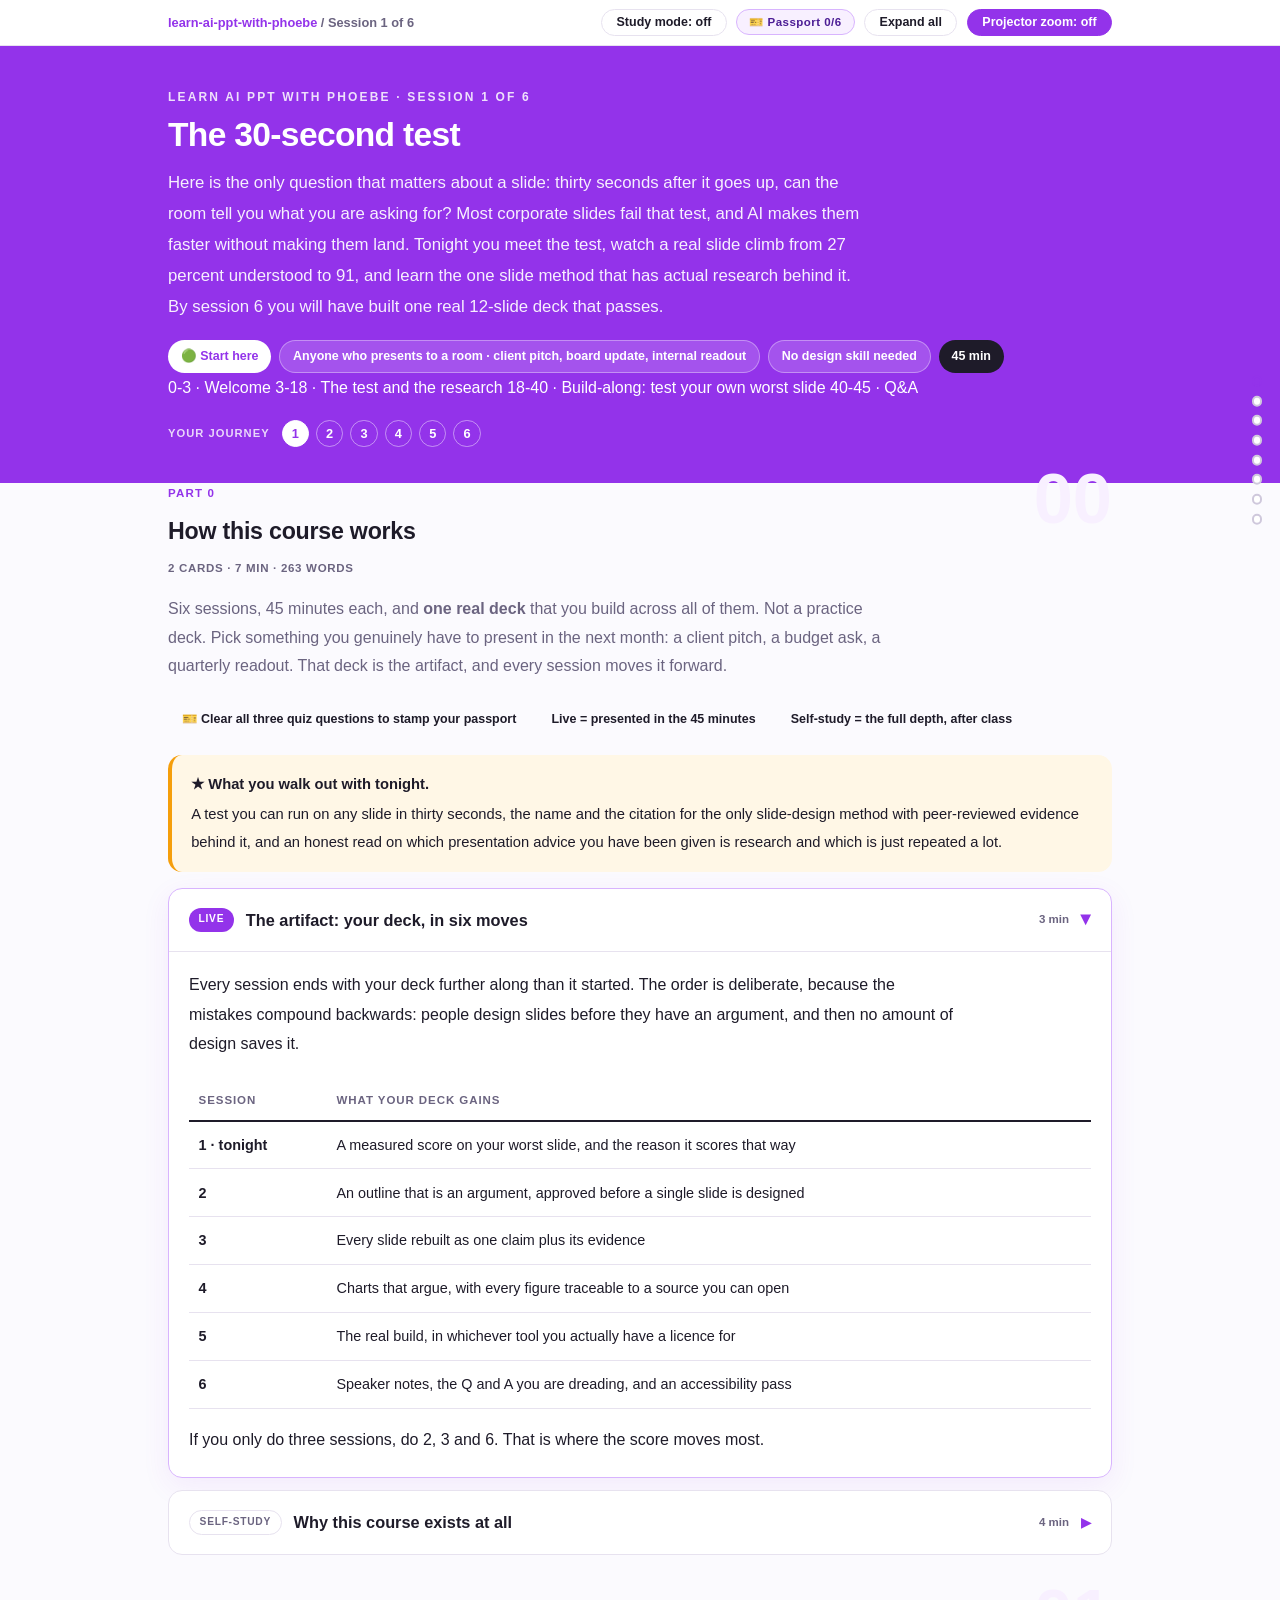
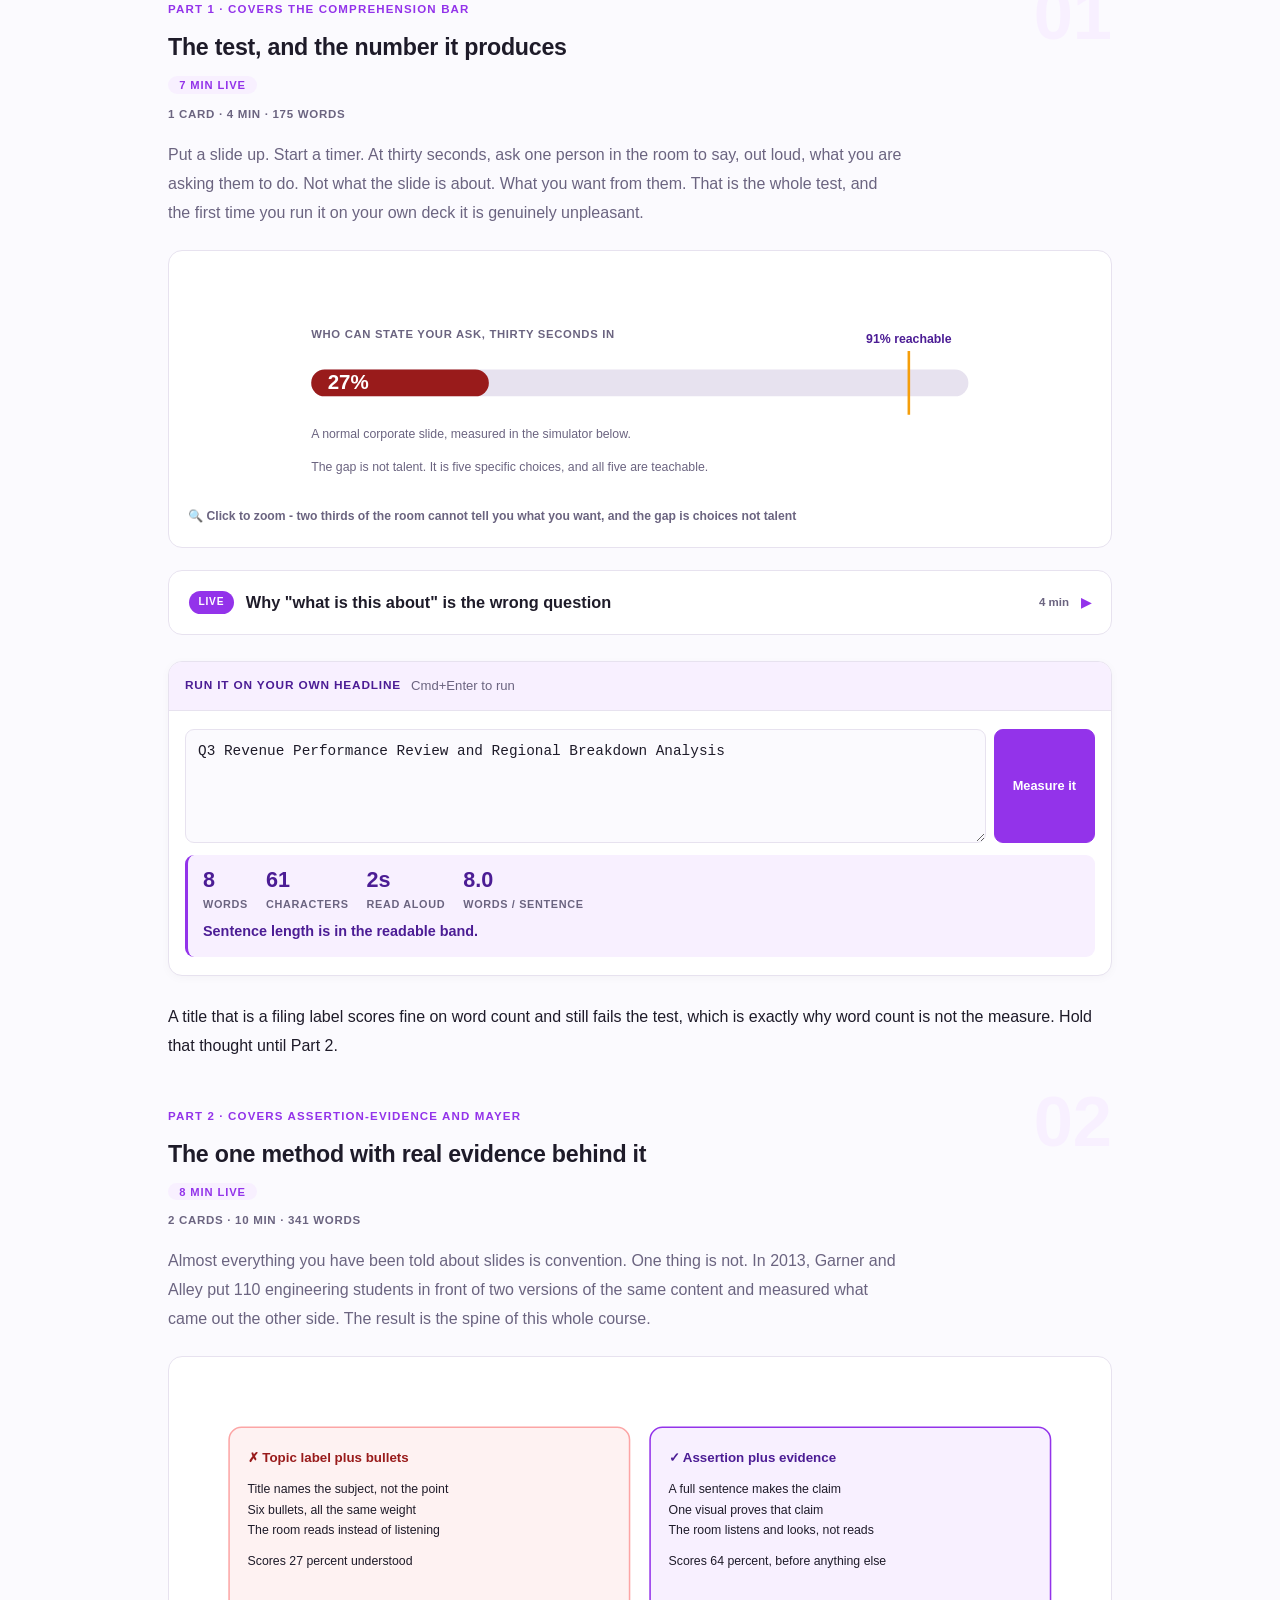
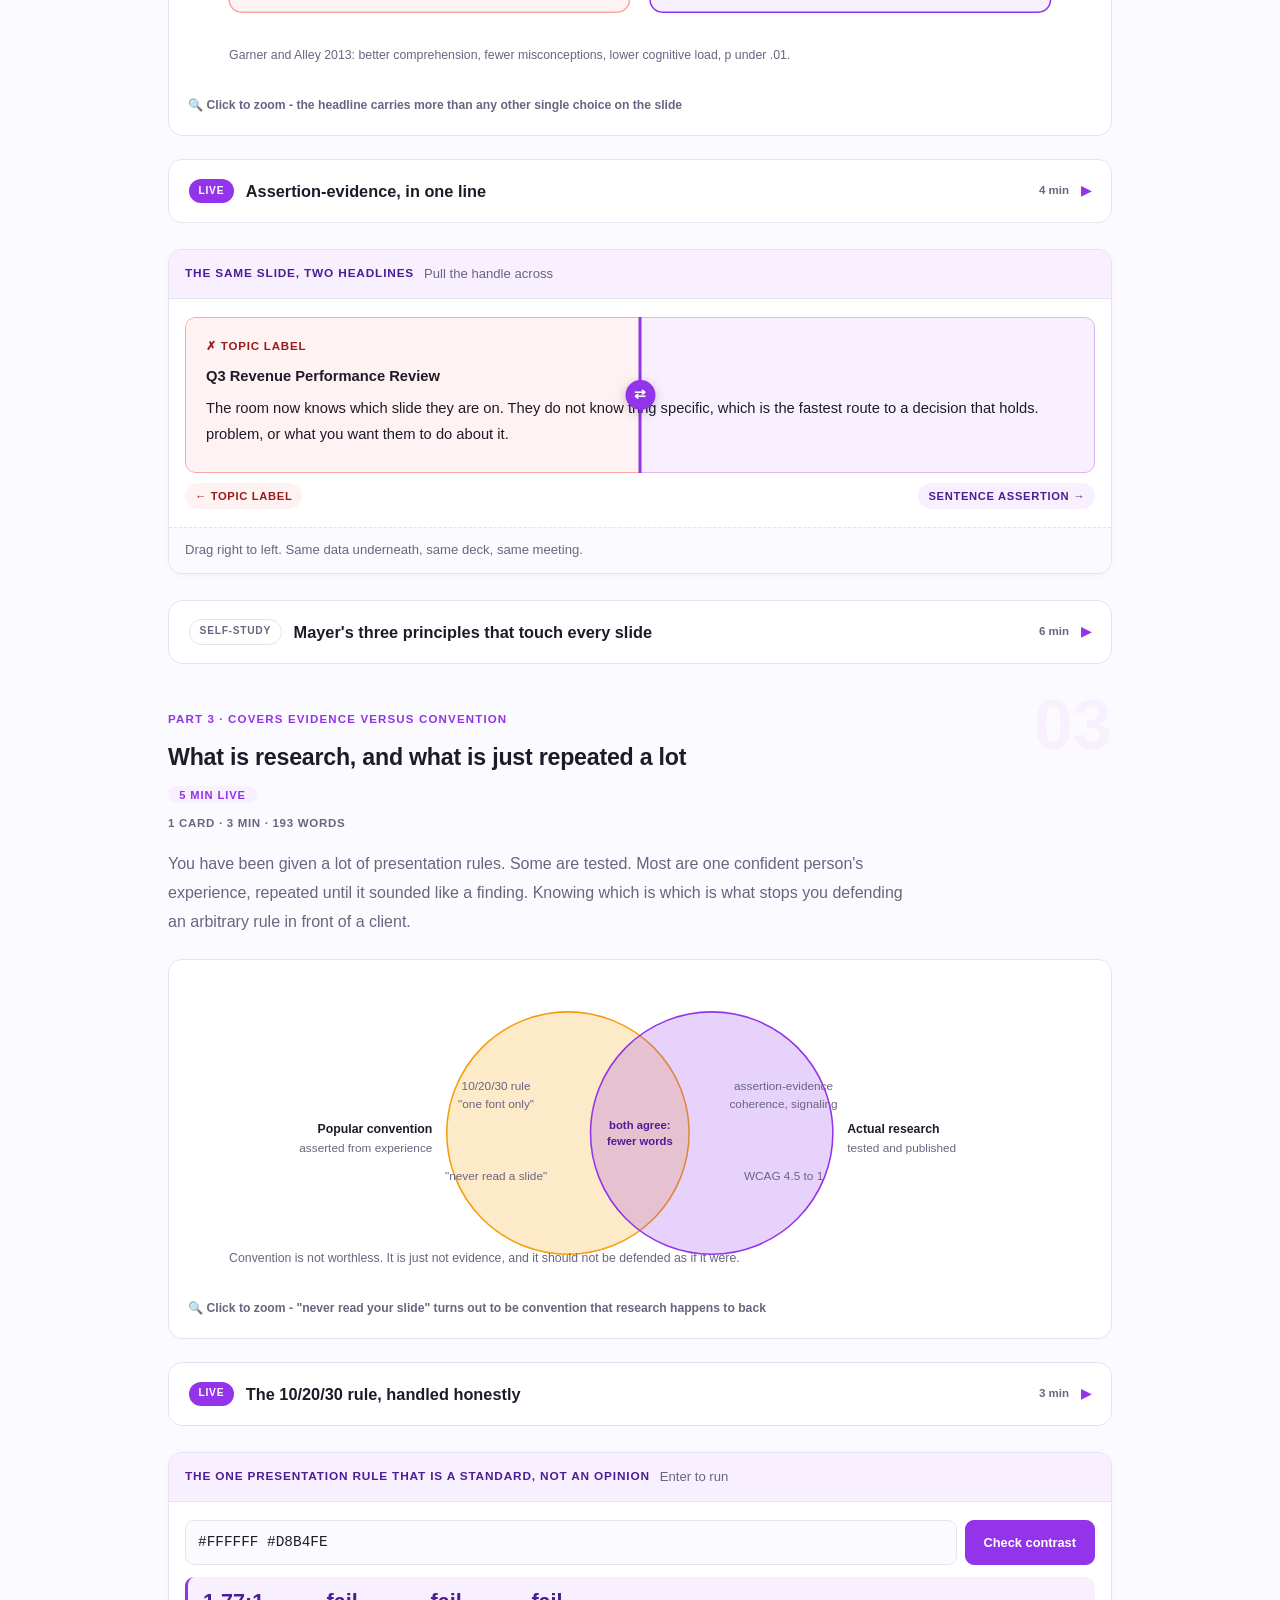
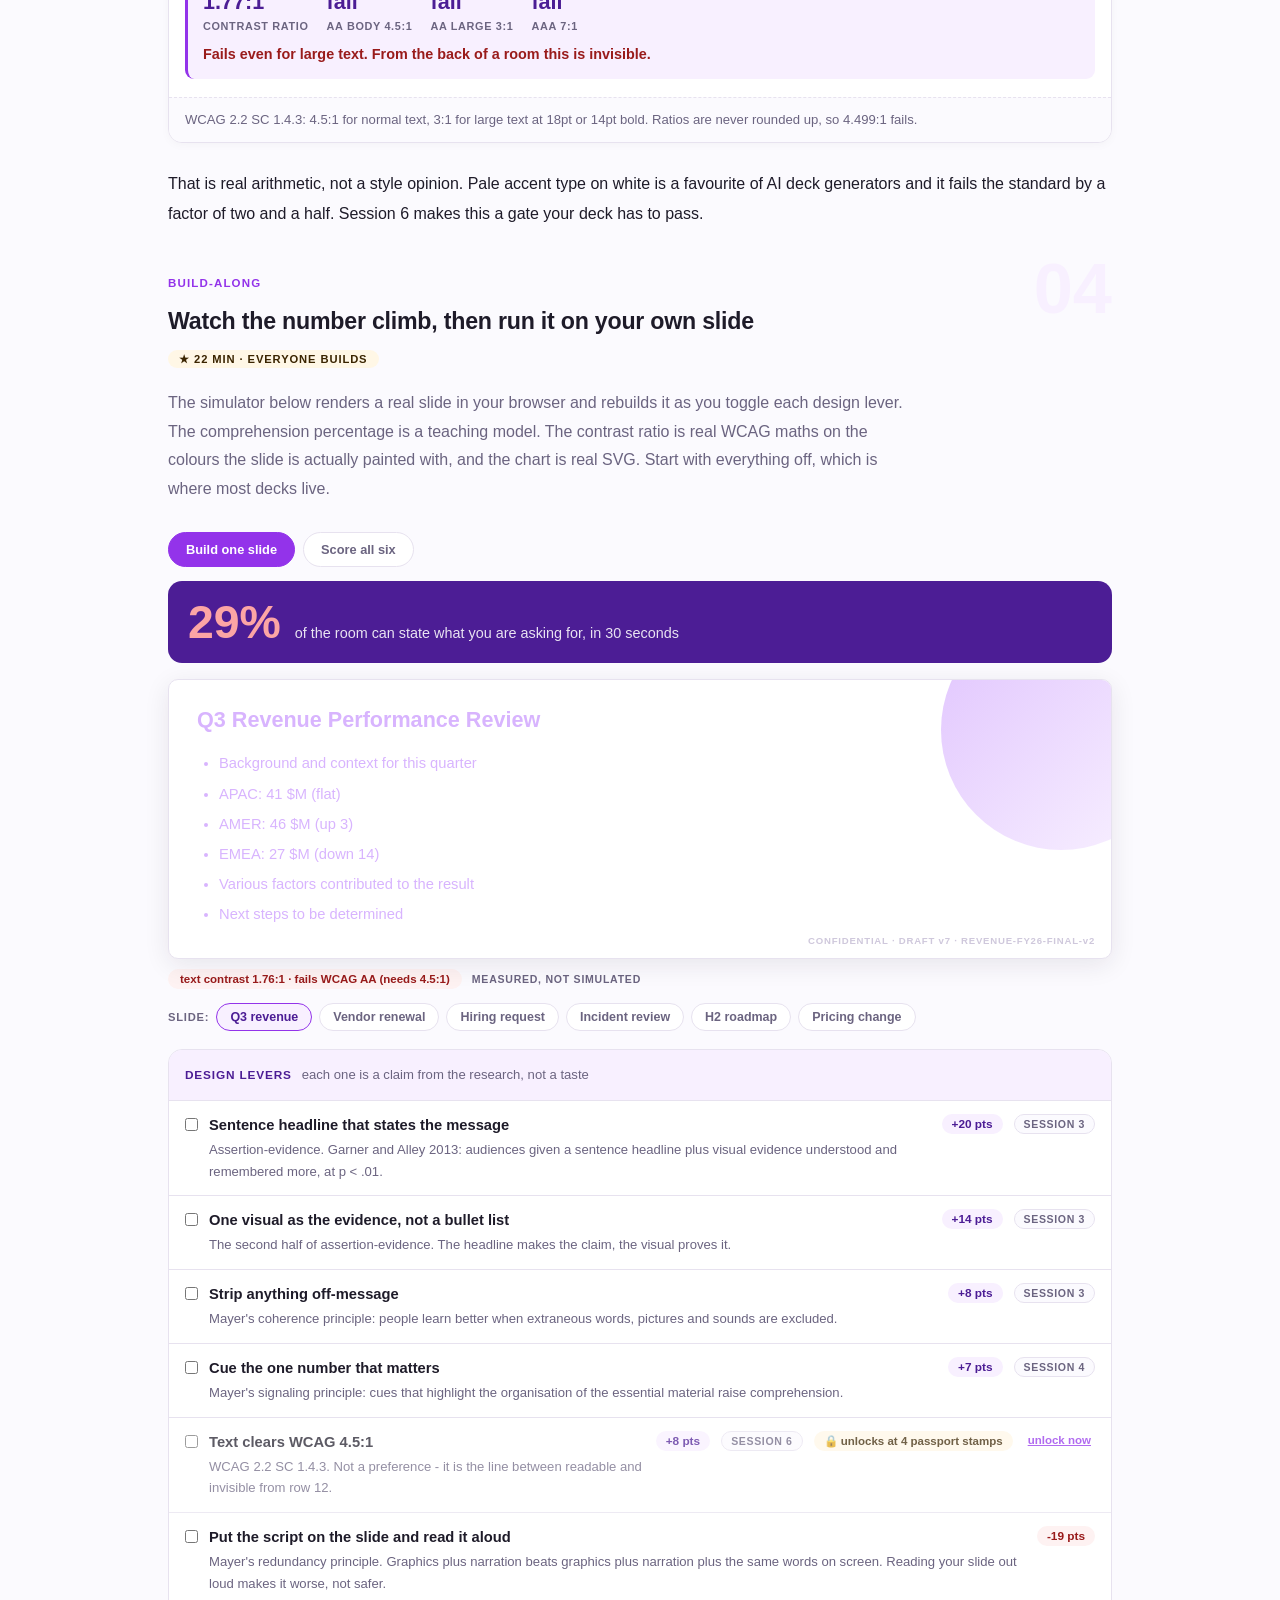
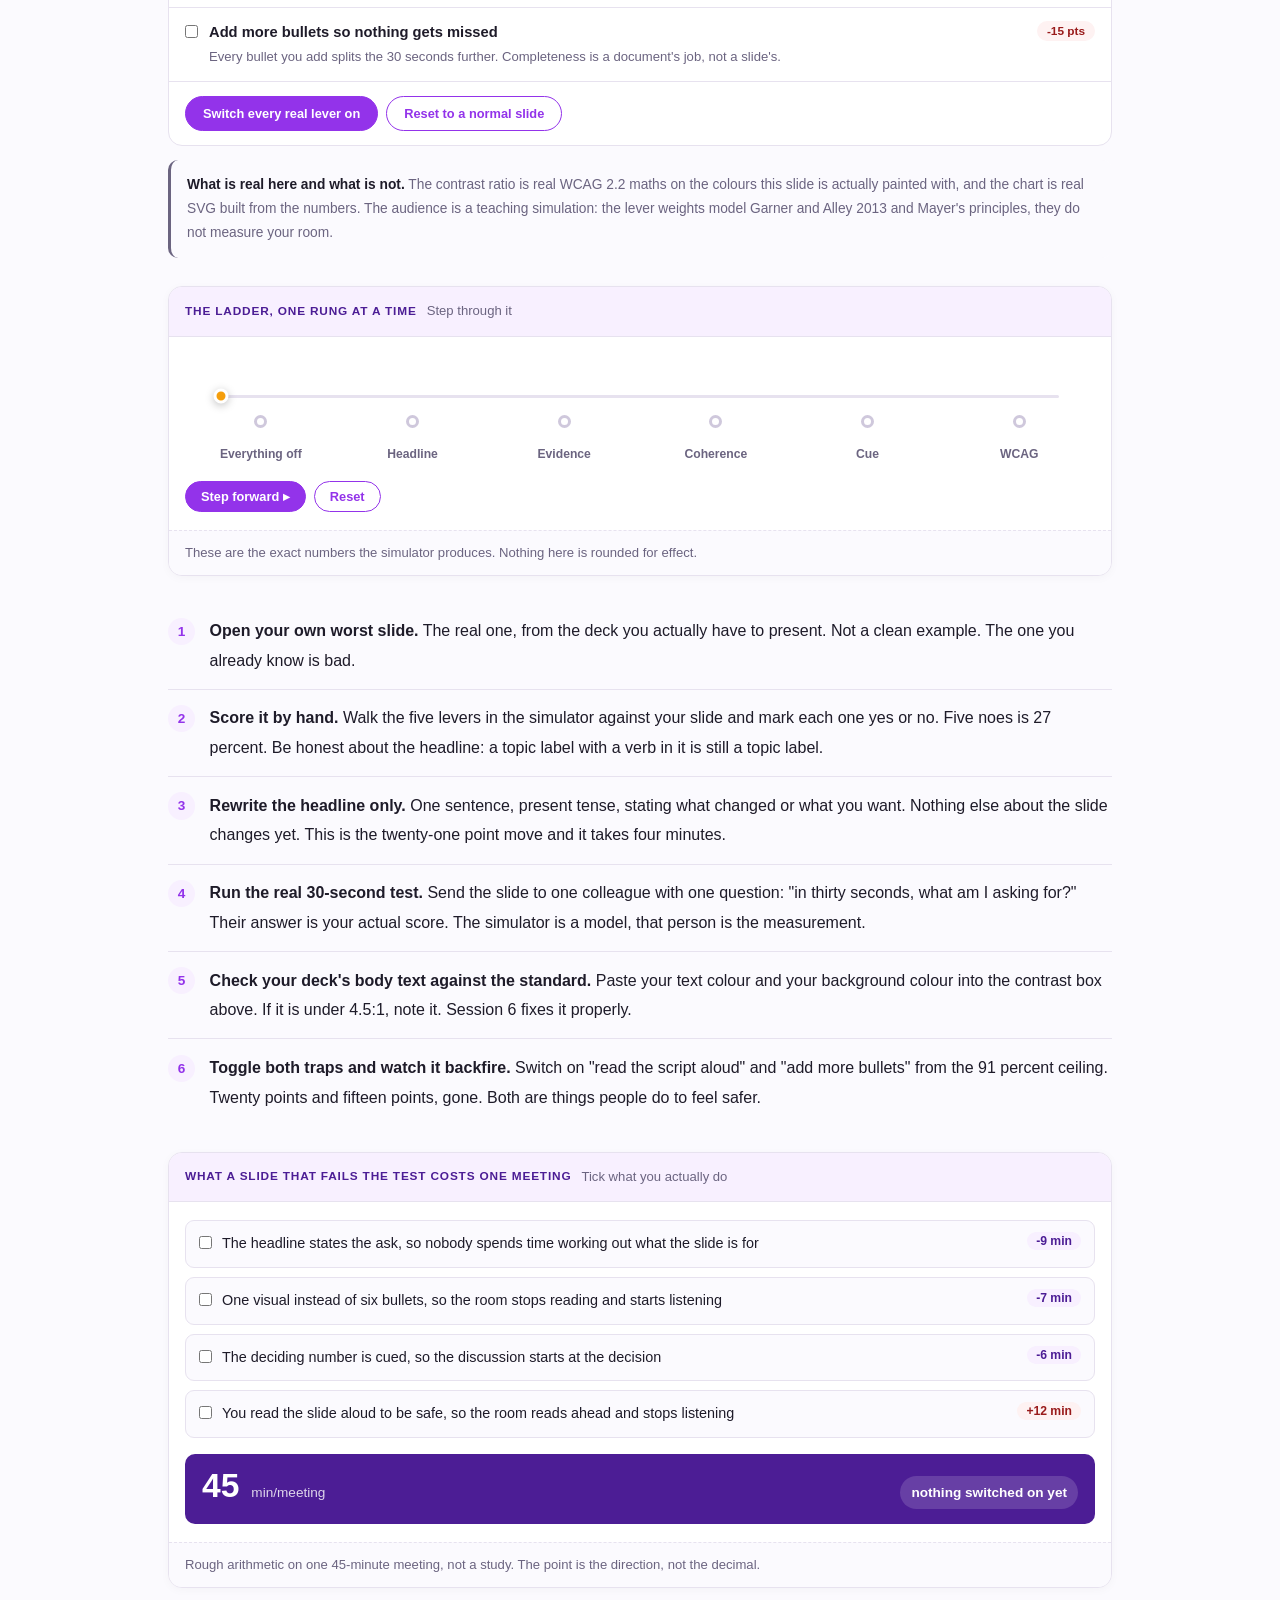
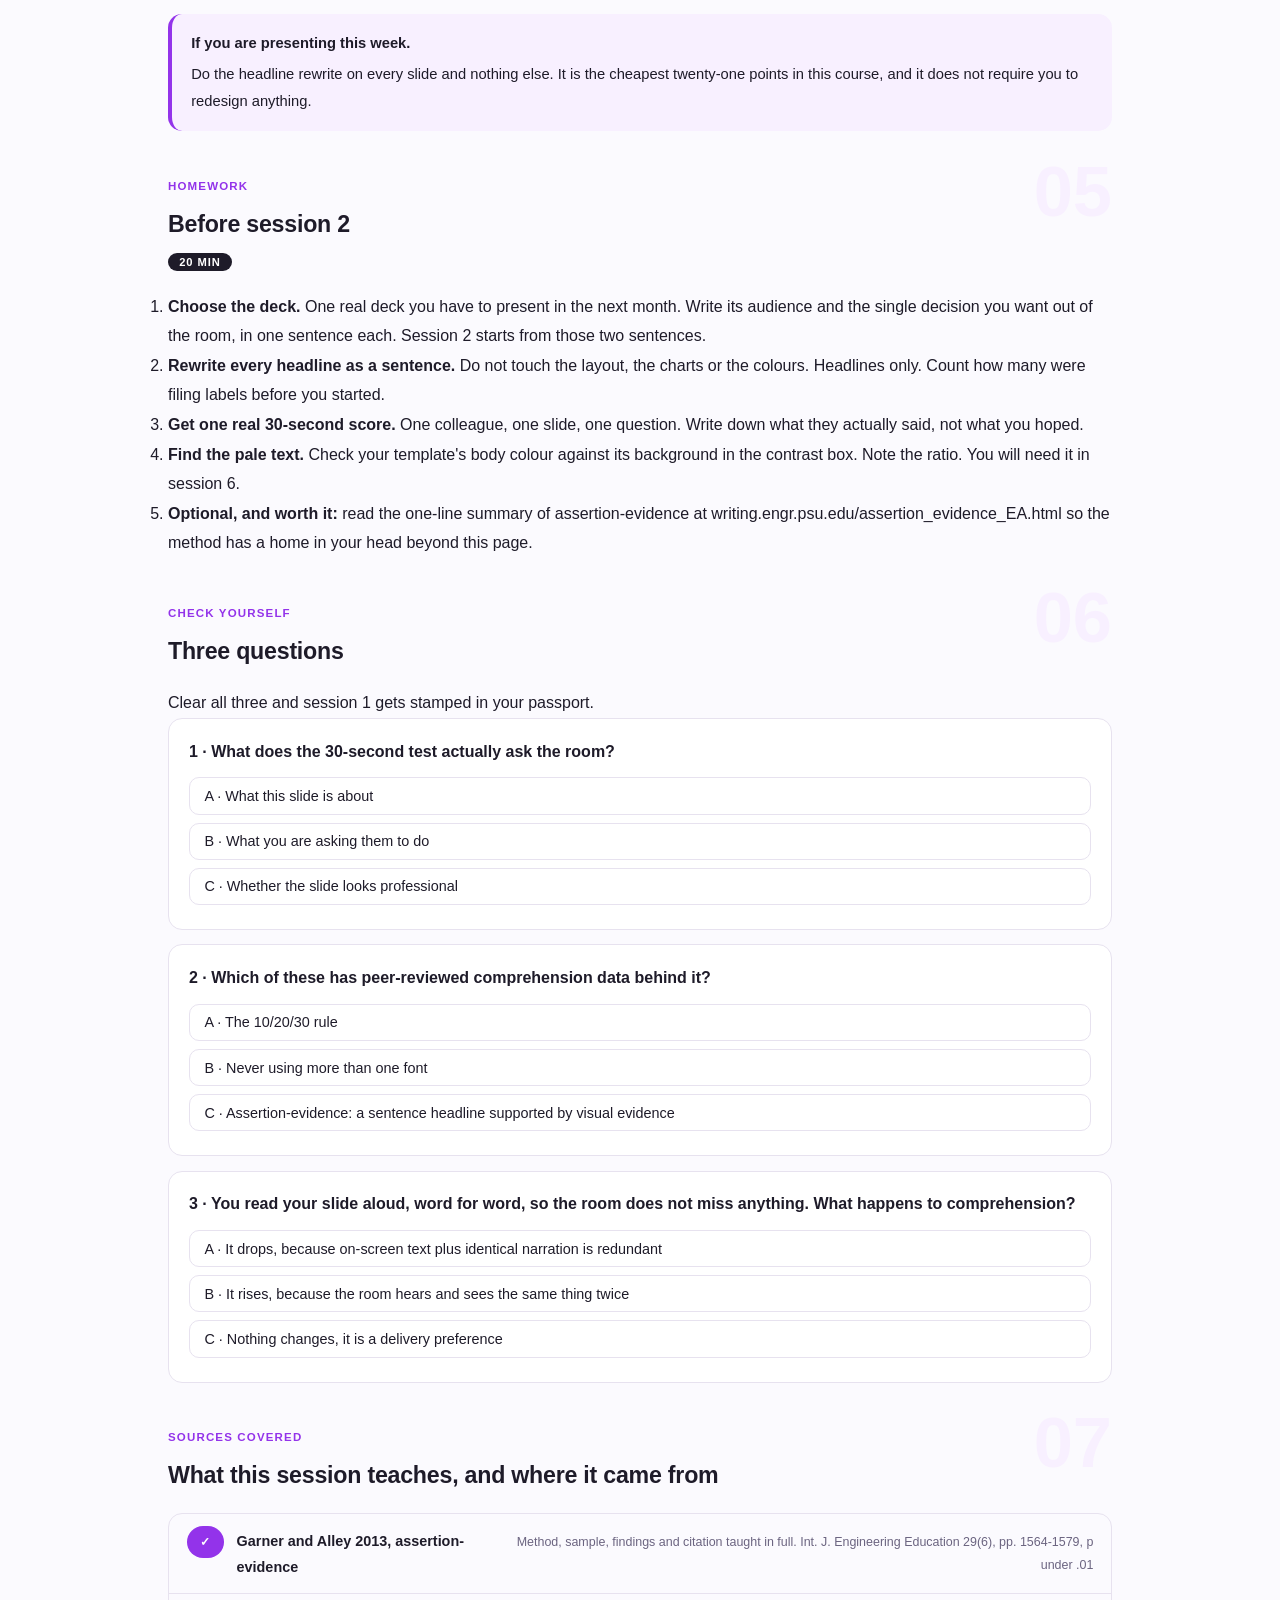
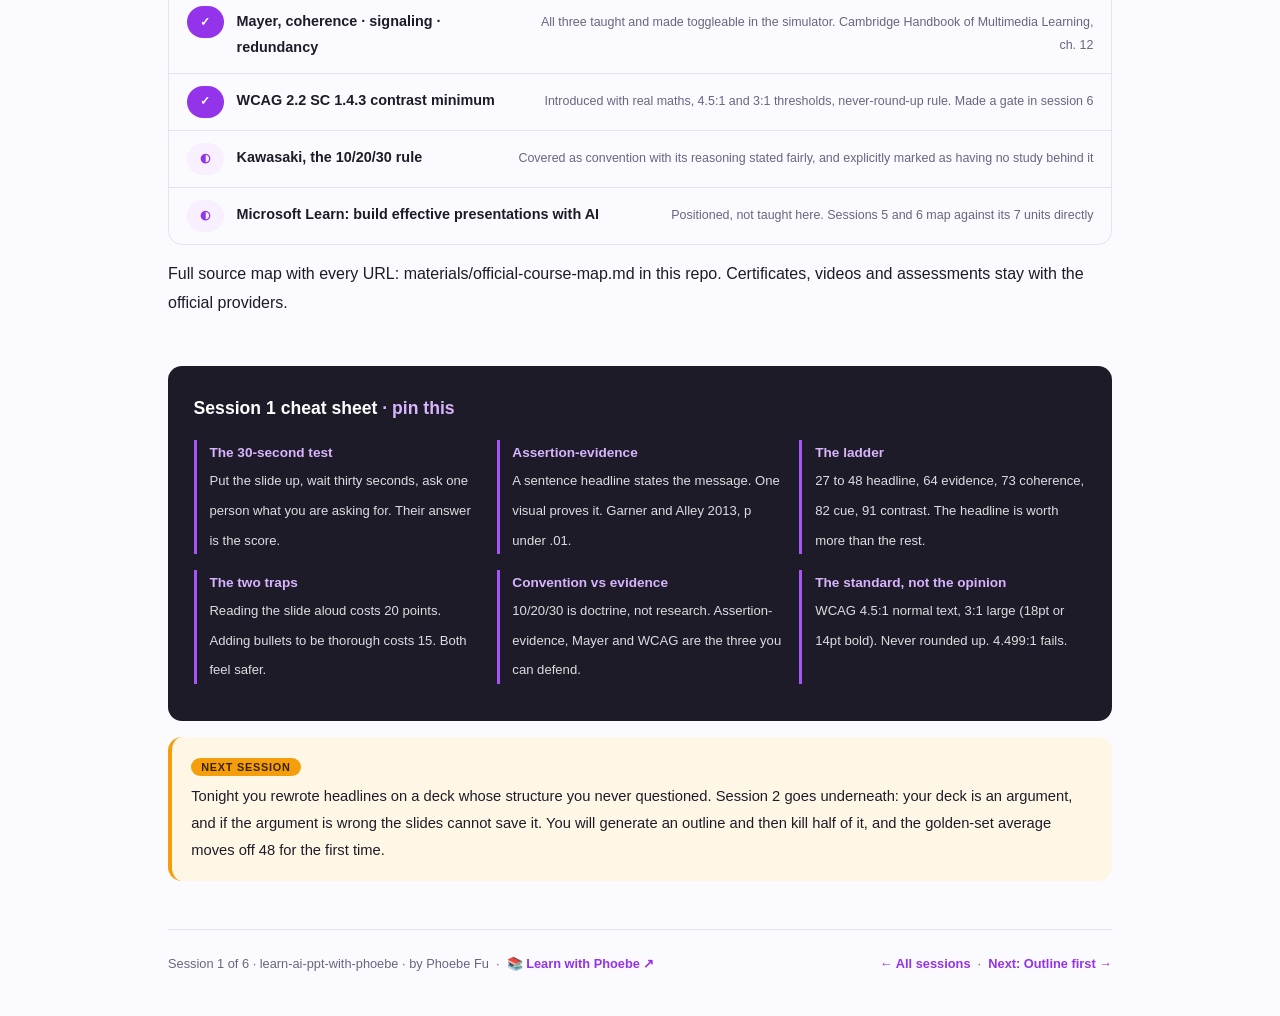
==== courses/01-the-30-second-test.html @ 31d55c2b "Normalize accordion state to one open card per page The two hand-authored pages left three and four " ====
<!DOCTYPE html>
<html lang="en">
<head>
<meta charset="UTF-8">
<meta name="viewport" content="width=device-width, initial-scale=1.0">
<!-- social:start -->
<meta name="description" content="Session 1 of 6. Six sessions, one real deck. Tonight: the 30-second test, why 27 percent of a room can state your ask, and the one research-backed slide method no vendor course teaches.">
<meta property="og:type" content="article">
<meta property="og:site_name" content="Learn with Phoebe">
<meta property="og:title" content="The 30-second test - learn ai ppt with phoebe">
<meta property="og:description" content="Session 1 of 6. Six sessions, one real deck. Tonight: the 30-second test, why 27 percent of a room can state your ask, and the one research-backed slide method no vendor course teaches.">
<meta property="og:url" content="https://phoebefu6.github.io/learn-ai-ppt-with-phoebe/courses/01-the-30-second-test.html">
<meta property="og:image" content="https://phoebefu6.github.io/learn-ai-ppt-with-phoebe/assets/og-cover.png">
<meta property="og:image:width" content="1200">
<meta property="og:image:height" content="630">
<meta name="twitter:card" content="summary_large_image">
<meta name="twitter:title" content="The 30-second test - learn ai ppt with phoebe">
<meta name="twitter:description" content="Session 1 of 6. Six sessions, one real deck. Tonight: the 30-second test, and the research no vendor course teaches.">
<meta name="twitter:image" content="https://phoebefu6.github.io/learn-ai-ppt-with-phoebe/assets/og-cover.png">
<!-- social:end -->
<title>Session 1 · The 30-second test - learn ai ppt with phoebe</title>
<link rel="stylesheet" href="../assets/style.css?v=1">
</head>
<body>

<div class="toolbar">
  <div class="wrap">
    <span class="crumb"><a href="../index.html">learn-ai-ppt-with-phoebe</a> / Session 1 of 6</span>
    <button class="btn" id="toggle-all" type="button">Expand all</button>
    <button class="btn primary" id="zoom-toggle" type="button">Projector zoom: off</button>
  </div>
</div>

<header class="masthead">
  <div class="wrap">
    <div class="eyebrow">Learn AI PPT with Phoebe · Session 1 of 6</div>
    <h1>The <span class="accent">30-second test</span></h1>
    <p class="sub">Here is the only question that matters about a slide: thirty seconds after it goes up, can the room tell you what you are asking for? Most corporate slides fail that test, and AI makes them faster without making them land. Tonight you meet the test, watch a real slide climb from 27 percent understood to 91, and learn the one slide method that has actual research behind it. By session 6 you will have built one real 12-slide deck that passes.</p>
    <div class="chip-row">
      <span class="chip level">🟢 Start here</span>
      <span class="chip audience">Anyone who presents to a room · client pitch, board update, internal readout</span>
      <span class="chip audience">No design skill needed</span>
      <span class="chip time">45 min</span>
    </div>
    <div class="agenda">
      <span class="a1" style="flex:1">0-3 · Welcome</span>
      <span class="a2" style="flex:4">3-18 · The test and the research</span>
      <span class="a3" style="flex:5">18-40 · Build-along: test your own worst slide</span>
      <span class="a4" style="flex:1">40-45 · Q&amp;A</span>
    </div>
  </div>
</header>

<main class="wrap">

  <!-- ============ INTRO ============ -->
  <section class="section" id="intro">
    <div class="section-kicker">
      <span class="klabel">Part 0</span>
      <h2>How this course works</h2>
    </div>
    <p class="lede">Six sessions, 45 minutes each, and <strong>one real deck</strong> that you build across all of them. Not a practice deck. Pick something you genuinely have to present in the next month: a client pitch, a budget ask, a quarterly readout. That deck is the artifact, and every session moves it forward.</p>

    <div class="legend">
      <span class="pill">🎫 Clear all three quiz questions to stamp your passport</span>
      <span class="pill">Live = presented in the 45 minutes</span>
      <span class="pill">Self-study = the full depth, after class</span>
    </div>

    <div class="callout win">
      <p><strong>★ What you walk out with tonight.</strong> A test you can run on any slide in thirty seconds, the name and the citation for the only slide-design method with peer-reviewed evidence behind it, and an honest read on which presentation advice you have been given is research and which is just repeated a lot.</p>
    </div>

    <details class="card" open>
      <summary><span class="mode live">Live</span>The artifact: your deck, in six moves<span class="mini">3 min</span><span class="caret">▶</span></summary>
      <div class="body">
        <p>Every session ends with your deck further along than it started. The order is deliberate, because the mistakes compound backwards: people design slides before they have an argument, and then no amount of design saves it.</p>
        <table class="clean">
          <tr><th>Session</th><th>What your deck gains</th></tr>
          <tr><td>1 · tonight</td><td>A measured score on your worst slide, and the reason it scores that way</td></tr>
          <tr><td>2</td><td>An outline that is an argument, approved before a single slide is designed</td></tr>
          <tr><td>3</td><td>Every slide rebuilt as one claim plus its evidence</td></tr>
          <tr><td>4</td><td>Charts that argue, with every figure traceable to a source you can open</td></tr>
          <tr><td>5</td><td>The real build, in whichever tool you actually have a licence for</td></tr>
          <tr><td>6</td><td>Speaker notes, the Q and A you are dreading, and an accessibility pass</td></tr>
        </table>
        <p>If you only do three sessions, do 2, 3 and 6. That is where the score moves most.</p>
      </div>
    </details>

    <details class="card">
      <summary><span class="mode self">Self-study</span>Why this course exists at all<span class="mini">4 min</span><span class="caret">▶</span></summary>
      <div class="body">
        <p>There is no shortage of official training on AI presentation tools. Microsoft Learn has a seven-unit module on building presentations with Copilot. LinkedIn Learning has a 51-minute course from a genuine PowerPoint MVP. They are good, and this course maps against them honestly in the coverage table at the bottom of every session.</p>
        <p>What none of them teach is the part that decides whether your deck works: <strong>audience-level framing, evidence integrity, and accessibility QA</strong>. They teach the tool surface, because that is what a vendor course is for. The only slide-design method with peer-reviewed comprehension data behind it lives in an engineering-education journal that no vendor course cites.</p>
        <p>So the split in this course is: the tools are treated as tools, and the thinking is treated as the subject.</p>
      </div>
    </details>
  </section>

  <!-- ============ PART 1 ============ -->
  <section class="section" id="part-1">
    <div class="section-kicker">
      <span class="klabel">Part 1 · covers the comprehension bar</span>
      <h2>The test, and the number it produces</h2>
      <span class="tag concept">7 min live</span>
    </div>
    <p class="lede">Put a slide up. Start a timer. At thirty seconds, ask one person in the room to say, out loud, what you are asking them to do. Not what the slide is about. What you want from them. That is the whole test, and the first time you run it on your own deck it is genuinely unpleasant.</p>

    <figure class="zoomable">
      <svg viewBox="0 0 880 220" xmlns="http://www.w3.org/2000/svg" role="img" aria-label="A gauge showing 27 percent of a room understands a normal corporate slide within 30 seconds, against a reachable level of 91 percent">
        <style>
          .s1gL { font: 700 11px Inter, sans-serif; fill: #6B6480; letter-spacing: .06em; }
          .s1gV { font: 800 20px Inter, sans-serif; fill: #fff; }
          .s1gT { font: 700 12px Inter, sans-serif; fill: #4C1D95; }
          .s1gN { font: 400 12px Inter, sans-serif; fill: #6B6480; }
        </style>
        <text class="s1gL" x="120" y="66">WHO CAN STATE YOUR ASK, THIRTY SECONDS IN</text>
        <rect x="120" y="97" width="640" height="26" rx="13" fill="#E7E2EF"/>
        <rect x="120" y="97" width="173" height="26" rx="13" fill="#991B1B"/>
        <text class="s1gV" x="136" y="116">27%</text>
        <line x1="702" y1="79" x2="702" y2="141" stroke="#F59E0B" stroke-width="2.5"/>
        <text class="s1gT" x="702" y="71" text-anchor="middle">91% reachable</text>
        <text class="s1gN" x="120" y="164">A normal corporate slide, measured in the simulator below.</text>
        <text class="s1gN" x="120" y="196">The gap is not talent. It is five specific choices, and all five are teachable.</text>
      </svg>
      <figcaption>🔍 Click to zoom - two thirds of the room cannot tell you what you want, and the gap is choices not talent</figcaption>
    </figure>

    <details class="card">
      <summary><span class="mode live">Live</span>Why "what is this about" is the wrong question<span class="mini">4 min</span><span class="caret">▶</span></summary>
      <div class="body">
        <p>Ask a room what a slide is about and they will answer, correctly, from the title. Ask what you want and the room goes quiet. That gap is where decisions go to die, and it is invisible from the front of the room because you already know the answer.</p>
        <p>The three failures that produce the silence, in the order they cost you most:</p>
        <ul>
          <li><strong>The slide states a topic, not a message.</strong> "Q3 Revenue Performance Review" is a filing label. It tells the room where they are, not what changed.</li>
          <li><strong>The evidence is a bullet list.</strong> Six bullets is six things to read, in a room where you have thirty seconds and everyone is also reading their phone.</li>
          <li><strong>Nothing is cued.</strong> The one number that should decide the meeting is set in the same weight as the four numbers that should not.</li>
        </ul>
        <div class="callout example">
          <span class="ex-pill">Real world</span>
          <p>A renewal slide with no visual comparison gets deferred to next week. Next week is past the auto-renew date. Nobody in that room decided to renew the contract, and the contract renewed.</p>
        </div>
      </div>
    </details>

    <div class="tryrow" data-fn="wordcount" data-multiline="1" data-title="Run it on your own headline" data-hint="Paste the title of your worst slide" data-seed="Q3 Revenue Performance Review and Regional Breakdown Analysis" data-cta="Measure it"></div>

    <p>A title that is a filing label scores fine on word count and still fails the test, which is exactly why word count is not the measure. Hold that thought until Part 2.</p>
  </section>

  <!-- ============ PART 2 ============ -->
  <section class="section" id="part-2">
    <div class="section-kicker">
      <span class="klabel">Part 2 · covers assertion-evidence and Mayer</span>
      <h2>The one method with real evidence behind it</h2>
      <span class="tag concept">8 min live</span>
    </div>
    <p class="lede">Almost everything you have been told about slides is convention. One thing is not. In 2013, Garner and Alley put 110 engineering students in front of two versions of the same content and measured what came out the other side. The result is the spine of this whole course.</p>

    <figure class="zoomable">
      <svg viewBox="0 0 880 300" xmlns="http://www.w3.org/2000/svg" role="img" aria-label="Two slide anatomies compared: a topic label with six bullets on the left, versus a sentence assertion supported by one visual on the right">
        <style>
          .s1bH { font: 800 13px Inter, sans-serif; }
          .s1bB { font: 400 12px Inter, sans-serif; fill: #1E1B29; }
          .s1bN { font: 400 12px Inter, sans-serif; fill: #6B6480; }
        </style>
        <rect x="40" y="50" width="390" height="180" rx="12" fill="#FEF2F2" stroke="#FCA5A5" stroke-width="1.5"/>
        <text class="s1bH" x="58" y="84" fill="#991B1B">✗ Topic label plus bullets</text>
        <text class="s1bB" x="58" y="114">Title names the subject, not the point</text>
        <text class="s1bB" x="58" y="134">Six bullets, all the same weight</text>
        <text class="s1bB" x="58" y="154">The room reads instead of listening</text>
        <text class="s1bB" x="58" y="184" fill="#991B1B">Scores 27 percent understood</text>
        <rect x="450" y="50" width="390" height="180" rx="12" fill="#F8F0FF" stroke="#9333EA" stroke-width="1.5"/>
        <text class="s1bH" x="468" y="84" fill="#4C1D95">✓ Assertion plus evidence</text>
        <text class="s1bB" x="468" y="114">A full sentence makes the claim</text>
        <text class="s1bB" x="468" y="134">One visual proves that claim</text>
        <text class="s1bB" x="468" y="154">The room listens and looks, not reads</text>
        <text class="s1bB" x="468" y="184" fill="#4C1D95">Scores 64 percent, before anything else</text>
        <text class="s1bN" x="40" y="276">Garner and Alley 2013: better comprehension, fewer misconceptions, lower cognitive load, p under .01.</text>
      </svg>
      <figcaption>🔍 Click to zoom - the headline carries more than any other single choice on the slide</figcaption>
    </figure>

    <details class="card">
      <summary><span class="mode live">Live</span>Assertion-evidence, in one line<span class="mini">4 min</span><span class="caret">▶</span></summary>
      <div class="body">
        <p><strong>A sentence headline states the slide's main message, and that message is supported by visual evidence rather than a bullet list.</strong> That is the entire method. It comes from Michael Alley at Penn State, and it has been tested rather than asserted.</p>
        <p>The study worth citing by name, because you will need it the first time someone tells you your slides look unusual:</p>
        <div class="prompt-box good">
          <span class="label">★ The citation</span>
Garner, J. K. and Alley, M. P. "How the design of presentation slides
affects audience comprehension: A case for the assertion-evidence
approach." International Journal of Engineering Education, vol. 29,
no. 6 (2013), pp. 1564-1579. ISSN 0949-149X.

110 engineering students. The assertion-evidence group showed superior
comprehension, fewer misconceptions, lower perceived cognitive load,
and stronger recall at delayed post-test. Significant at p under .01.
        </div>
        <p>Note what the study does <em>not</em> say. It does not say bullets are always wrong, and it does not say slides should be empty. It says a sentence headline plus visual evidence beat a topic headline plus a bullet list, on comprehension, in a controlled comparison.</p>
      </div>
    </details>

    <div class="wipe" data-title="The same slide, two headlines" data-label-a="Topic label" data-label-b="Sentence assertion" data-foot="Drag right to left. Same data underneath, same deck, same meeting.">
      <div class="wipe-a">
        <p><strong>Q3 Revenue Performance Review</strong></p>
        <p>The room now knows which slide they are on. They do not know that a decision is being asked for, or which region caused the problem, or what you want them to do about it.</p>
      </div>
      <div class="wipe-b">
        <p><strong>Q3 missed by 8 percent, and EMEA is the entire gap</strong></p>
        <p>The claim is on the slide. The room can now disagree with something specific, which is the fastest route to a decision that holds.</p>
      </div>
    </div>

    <details class="card">
      <summary><span class="mode self">Self-study</span>Mayer's three principles that touch every slide<span class="mini">6 min</span><span class="caret">▶</span></summary>
      <div class="body">
        <p>Richard Mayer's multimedia learning work is the other research pillar, and three of his principles land directly on slide design:</p>
        <table class="clean">
          <tr><th>Principle</th><th>What it says</th><th>What it costs you to ignore</th></tr>
          <tr><td><strong>Coherence</strong></td><td>People learn better when extraneous words, pictures and sounds are excluded</td><td>Every decorative gradient and draft watermark is competing with your point</td></tr>
          <tr><td><strong>Signaling</strong></td><td>People learn better when cues highlight the organisation of the essential material</td><td>The room has to find the important number themselves, and some will not</td></tr>
          <tr><td><strong>Redundancy</strong></td><td>People learn better from graphics and narration than from graphics, narration <em>and</em> the same words on screen</td><td>Reading your slide out loud makes comprehension worse, not safer</td></tr>
        </table>
        <p>That last one is the counter-intuitive one, and the simulator lets you watch it happen. Read the slide aloud verbatim and the number drops twenty points.</p>
        <p>One honest caveat to carry: Mayer's principles come from instructional-learning experiments, not board meetings. They transfer well, and the assertion-evidence study is the bridge that tested them in a presentation setting. But do not oversell them as laws of business communication.</p>
      </div>
    </details>
  </section>

  <!-- ============ PART 3 ============ -->
  <section class="section" id="part-3">
    <div class="section-kicker">
      <span class="klabel">Part 3 · covers evidence versus convention</span>
      <h2>What is research, and what is just repeated a lot</h2>
      <span class="tag concept">5 min live</span>
    </div>
    <p class="lede">You have been given a lot of presentation rules. Some are tested. Most are one confident person's experience, repeated until it sounded like a finding. Knowing which is which is what stops you defending an arbitrary rule in front of a client.</p>

    <figure class="zoomable">
      <svg viewBox="0 0 880 300" xmlns="http://www.w3.org/2000/svg" role="img" aria-label="Two overlapping circles separating popular presentation convention from actual research, with agreement in the middle">
        <style>
          .s1oS { font: 700 12px Inter, sans-serif; fill: #1E1B29; }
          .s1oI { font: 700 11px Inter, sans-serif; fill: #4C1D95; }
          .s1oX { font: 400 11.5px Inter, sans-serif; fill: #6B6480; }
          .s1oN { font: 400 12px Inter, sans-serif; fill: #6B6480; }
        </style>
        <circle cx="370" cy="150" r="118" fill="#F59E0B" fill-opacity=".22" stroke="#F59E0B" stroke-width="1.5"/>
        <circle cx="510" cy="150" r="118" fill="#9333EA" fill-opacity=".22" stroke="#9333EA" stroke-width="1.5"/>
        <text class="s1oS" x="238" y="150" text-anchor="end">Popular convention</text>
        <text class="s1oX" x="238" y="168" text-anchor="end">asserted from experience</text>
        <text class="s1oS" x="642" y="150">Actual research</text>
        <text class="s1oX" x="642" y="168">tested and published</text>
        <text class="s1oX" x="300" y="108" text-anchor="middle">10/20/30 rule</text>
        <text class="s1oX" x="300" y="126" text-anchor="middle">"one font only"</text>
        <text class="s1oX" x="300" y="196" text-anchor="middle">"never read a slide"</text>
        <text class="s1oX" x="580" y="108" text-anchor="middle">assertion-evidence</text>
        <text class="s1oX" x="580" y="126" text-anchor="middle">coherence, signaling</text>
        <text class="s1oX" x="580" y="196" text-anchor="middle">WCAG 4.5 to 1</text>
        <text class="s1oI" x="440" y="146" text-anchor="middle">both agree:</text>
        <text class="s1oI" x="440" y="162" text-anchor="middle">fewer words</text>
        <text class="s1oN" x="40" y="276">Convention is not worthless. It is just not evidence, and it should not be defended as if it were.</text>
      </svg>
      <figcaption>🔍 Click to zoom - "never read your slide" turns out to be convention that research happens to back</figcaption>
    </figure>

    <details class="card">
      <summary><span class="mode live">Live</span>The 10/20/30 rule, handled honestly<span class="mini">3 min</span><span class="caret">▶</span></summary>
      <div class="body">
        <p>Guy Kawasaki's rule: ten slides, twenty minutes, no font under thirty points. His reasoning, in his own framing, is that a normal person cannot hold more than ten concepts in a meeting, that twenty minutes leaves forty for discussion in a one-hour slot, and that a large font forces you to explain your pitch rather than read it.</p>
        <p>All three are sensible. <strong>None of them has a study behind it.</strong> No empirical validation of 10/20/30 exists. It is one very experienced investor's doctrine, and it has been repeated so widely that it now gets cited like a finding.</p>
        <div class="callout tip">
          <p>Use it as a useful default, not as an argument. "We keep pitch decks near ten slides" is fine. "Research shows ten slides is optimal" is not a sentence you can back up, and someone will eventually ask.</p>
        </div>
        <p>The thirty-point font point is the interesting one, because it is convention that lands near something real. The reason big type works is not concept-counting, it is that small text at the back of a room is unreadable, and <em>that</em> has a standard behind it. Which brings us to the lever that is locked until session 6.</p>
      </div>
    </details>

    <div class="tryrow" data-fn="contrast" data-title="The one presentation rule that is a standard, not an opinion" data-hint="#FFFFFF #D8B4FE" data-seed="#FFFFFF #D8B4FE" data-cta="Check contrast" data-foot="WCAG 2.2 SC 1.4.3: 4.5:1 for normal text, 3:1 for large text at 18pt or 14pt bold. Ratios are never rounded up, so 4.499:1 fails."></div>

    <p>That is real arithmetic, not a style opinion. Pale accent type on white is a favourite of AI deck generators and it fails the standard by a factor of two and a half. Session 6 makes this a gate your deck has to pass.</p>
  </section>

  <!-- ============ DEMO ============ -->
  <section class="section" id="demo-1">
    <div class="section-kicker">
      <span class="klabel">Build-along</span>
      <h2>Watch the number climb, then run it on your own slide</h2>
      <span class="tag demo">★ 22 min · everyone builds</span>
    </div>
    <p class="lede">The simulator below renders a real slide in your browser and rebuilds it as you toggle each design lever. The comprehension percentage is a teaching model. The contrast ratio is real WCAG maths on the colours the slide is actually painted with, and the chart is real SVG. Start with everything off, which is where most decks live.</p>

    <div id="ppt-live"></div>

    <div class="tick" data-stages="Everything off|Headline|Evidence|Coherence|Cue|WCAG" data-title="The ladder, one rung at a time" data-foot="These are the exact numbers the simulator produces. Nothing here is rounded for effect.">
      <p class="tick-note" data-stage="0"><b>27 percent.</b> A topic label, six bullets, a decorative blob and a draft watermark. This is the median corporate slide and it is not a strawman.</p>
      <p class="tick-note" data-stage="1"><b>48 percent.</b> Swap the filing label for a sentence that states the message. One change, twenty-one points. This is the single biggest lever on all six slides in the golden set.</p>
      <p class="tick-note" data-stage="2"><b>64 percent.</b> Replace the bullet list with one visual that proves the claim. Now it is assertion-evidence, and you are at the level the 2013 study measured.</p>
      <p class="tick-note" data-stage="3"><b>73 percent.</b> Strip the gradient blob and the CONFIDENTIAL-DRAFT-v7 stamp. Mayer's coherence principle, worth nine points for deleting things.</p>
      <p class="tick-note" data-stage="4"><b>82 percent.</b> Cue the one number that decides the meeting. This is the ceiling until session 6, and no amount of further design gets past it.</p>
      <p class="tick-note" data-stage="5"><b>91 percent.</b> The text finally clears 4.5:1. The last nine points were an accessibility fix, which is why session 6 is not optional garnish.</p>
    </div>

    <div class="steps">
      <div class="step"><p><strong>Open your own worst slide.</strong> The real one, from the deck you actually have to present. Not a clean example. The one you already know is bad.</p></div>
      <div class="step"><p><strong>Score it by hand.</strong> Walk the five levers in the simulator against your slide and mark each one yes or no. Five noes is 27 percent. Be honest about the headline: a topic label with a verb in it is still a topic label.</p></div>
      <div class="step"><p><strong>Rewrite the headline only.</strong> One sentence, present tense, stating what changed or what you want. Nothing else about the slide changes yet. This is the twenty-one point move and it takes four minutes.</p></div>
      <div class="step"><p><strong>Run the real 30-second test.</strong> Send the slide to one colleague with one question: "in thirty seconds, what am I asking for?" Their answer is your actual score. The simulator is a model, that person is the measurement.</p></div>
      <div class="step"><p><strong>Check your deck's body text against the standard.</strong> Paste your text colour and your background colour into the contrast box above. If it is under 4.5:1, note it. Session 6 fixes it properly.</p></div>
      <div class="step"><p><strong>Toggle both traps and watch it backfire.</strong> Switch on "read the script aloud" and "add more bullets" from the 91 percent ceiling. Twenty points and fifteen points, gone. Both are things people do to feel safer.</p></div>
    </div>

    <div class="stakes" data-base="45" data-unit="min/meeting" data-lower-is-better="1" data-title="What a slide that fails the test costs one meeting" data-foot="Rough arithmetic on one 45-minute meeting, not a study. The point is the direction, not the decimal.">
      <label><input type="checkbox" data-delta="-9"> The headline states the ask, so nobody spends time working out what the slide is for</label>
      <label><input type="checkbox" data-delta="-7"> One visual instead of six bullets, so the room stops reading and starts listening</label>
      <label><input type="checkbox" data-delta="-6"> The deciding number is cued, so the discussion starts at the decision</label>
      <label><input type="checkbox" data-delta="12" data-trap="1"> You read the slide aloud to be safe, so the room reads ahead and stops listening</label>
    </div>

    <div class="callout tip">
      <p><strong>If you are presenting this week.</strong> Do the headline rewrite on every slide and nothing else. It is the cheapest twenty-one points in this course, and it does not require you to redesign anything.</p>
    </div>
  </section>

  <!-- ============ HOMEWORK ============ -->
  <section class="section" id="exercise">
    <div class="section-kicker">
      <span class="klabel">Homework</span>
      <h2>Before session 2</h2>
      <span class="tag exercise">20 min</span>
    </div>
    <ol>
      <li><strong>Choose the deck.</strong> One real deck you have to present in the next month. Write its audience and the single decision you want out of the room, in one sentence each. Session 2 starts from those two sentences.</li>
      <li><strong>Rewrite every headline as a sentence.</strong> Do not touch the layout, the charts or the colours. Headlines only. Count how many were filing labels before you started.</li>
      <li><strong>Get one real 30-second score.</strong> One colleague, one slide, one question. Write down what they actually said, not what you hoped.</li>
      <li><strong>Find the pale text.</strong> Check your template's body colour against its background in the contrast box. Note the ratio. You will need it in session 6.</li>
      <li><strong>Optional, and worth it:</strong> read the one-line summary of assertion-evidence at <span class="mono">writing.engr.psu.edu/assertion_evidence_EA.html</span> so the method has a home in your head beyond this page.</li>
    </ol>
  </section>

  <!-- ============ QUIZ ============ -->
  <section class="section" id="quiz">
    <div class="section-kicker">
      <span class="klabel">Check yourself</span>
      <h2>Three questions</h2>
    </div>
    <p>Clear all three and session 1 gets stamped in your passport.</p>

    <div class="quiz-q" data-answer="1">
      <p class="qtext">1 · What does the 30-second test actually ask the room?</p>
      <button class="qopt" type="button">A · What this slide is about</button>
      <button class="qopt" type="button">B · What you are asking them to do</button>
      <button class="qopt" type="button">C · Whether the slide looks professional</button>
      <p class="qwhy">"What is it about" is answerable from any title, which is why it hides the problem. "What am I asking for" is the question that exposes a slide with no message.</p>
    </div>

    <div class="quiz-q" data-answer="2">
      <p class="qtext">2 · Which of these has peer-reviewed comprehension data behind it?</p>
      <button class="qopt" type="button">A · The 10/20/30 rule</button>
      <button class="qopt" type="button">B · Never using more than one font</button>
      <button class="qopt" type="button">C · Assertion-evidence: a sentence headline supported by visual evidence</button>
      <p class="qwhy">Garner and Alley 2013, 110 students, significant at p under .01. The 10/20/30 rule is Kawasaki's doctrine asserted from experience, with no study behind it, and the one-font rule is taste.</p>
    </div>

    <div class="quiz-q" data-answer="0">
      <p class="qtext">3 · You read your slide aloud, word for word, so the room does not miss anything. What happens to comprehension?</p>
      <button class="qopt" type="button">A · It drops, because on-screen text plus identical narration is redundant</button>
      <button class="qopt" type="button">B · It rises, because the room hears and sees the same thing twice</button>
      <button class="qopt" type="button">C · Nothing changes, it is a delivery preference</button>
      <p class="qwhy">Mayer's redundancy principle: graphics plus narration beats graphics plus narration plus the same words on screen. In the simulator it costs twenty points from the ceiling. The safe-feeling move is the harmful one.</p>
    </div>

    <p class="quiz-score"></p>
  </section>

  <!-- ============ OFFICIAL COVERAGE ============ -->
  <section class="section" id="official">
    <div class="section-kicker">
      <span class="klabel">Sources covered</span>
      <h2>What this session teaches, and where it came from</h2>
    </div>
    <div class="covered">
      <div class="covered-row"><span class="status pill solid">✓</span><span class="name">Garner and Alley 2013, assertion-evidence</span><span class="note">Method, sample, findings and citation taught in full. Int. J. Engineering Education 29(6), pp. 1564-1579, p under .01</span></div>
      <div class="covered-row"><span class="status pill solid">✓</span><span class="name">Mayer, coherence · signaling · redundancy</span><span class="note">All three taught and made toggleable in the simulator. Cambridge Handbook of Multimedia Learning, ch. 12</span></div>
      <div class="covered-row"><span class="status pill solid">✓</span><span class="name">WCAG 2.2 SC 1.4.3 contrast minimum</span><span class="note">Introduced with real maths, 4.5:1 and 3:1 thresholds, never-round-up rule. Made a gate in session 6</span></div>
      <div class="covered-row"><span class="status pill light">◐</span><span class="name">Kawasaki, the 10/20/30 rule</span><span class="note">Covered as convention with its reasoning stated fairly, and explicitly marked as having no study behind it</span></div>
      <div class="covered-row"><span class="status pill light">◐</span><span class="name">Microsoft Learn: build effective presentations with AI</span><span class="note">Positioned, not taught here. Sessions 5 and 6 map against its 7 units directly</span></div>
    </div>
    <p class="mono" style="margin-top:14px">Full source map with every URL: <span class="mono">materials/official-course-map.md</span> in this repo. Certificates, videos and assessments stay with the official providers.</p>
  </section>

  <!-- ============ CHEAT SHEET ============ -->
  <section class="cheat" id="cheatsheet">
    <h3>Session 1 cheat sheet <span>· pin this</span></h3>
    <div class="grid-2">
      <div class="cheat-item"><b>The 30-second test</b><span>Put the slide up, wait thirty seconds, ask one person what you are asking for. Their answer is the score.</span></div>
      <div class="cheat-item"><b>Assertion-evidence</b><span>A sentence headline states the message. One visual proves it. Garner and Alley 2013, p under .01.</span></div>
      <div class="cheat-item"><b>The ladder</b><span>27 to 48 headline, 64 evidence, 73 coherence, 82 cue, 91 contrast. The headline is worth more than the rest.</span></div>
      <div class="cheat-item"><b>The two traps</b><span>Reading the slide aloud costs 20 points. Adding bullets to be thorough costs 15. Both feel safer.</span></div>
      <div class="cheat-item"><b>Convention vs evidence</b><span>10/20/30 is doctrine, not research. Assertion-evidence, Mayer and WCAG are the three you can defend.</span></div>
      <div class="cheat-item"><b>The standard, not the opinion</b><span>WCAG 4.5:1 normal text, 3:1 large (18pt or 14pt bold). Never rounded up. 4.499:1 fails.</span></div>
    </div>
  </section>

  <div class="callout next">
    <span class="nx-pill">Next session</span>
    <p>Tonight you rewrote headlines on a deck whose structure you never questioned. Session 2 goes underneath: your deck is an argument, and if the argument is wrong the slides cannot save it. You will generate an outline and then kill half of it, and the golden-set average moves off 48 for the first time.</p>
  </div>

  <footer class="pagefoot">
    <span>Session 1 of 6 · learn-ai-ppt-with-phoebe · by Phoebe Fu &nbsp;·&nbsp; 📚 <a href="https://phoebefu6.github.io/learn-with-phoebe/">Learn with Phoebe ↗</a></span>
    <span><a href="../index.html">← All sessions</a> &nbsp;·&nbsp; <a href="02-outline-first.html">Next: Outline first →</a></span>
  </footer>

</main>

<script src="../assets/app.js?v=1"></script>
<script src="../assets/ppt-live.js?v=1"></script>
</body>
</html>
---- assets/style.css ----
/* learn-mcp-with-phoebe - editorial bold design system
   Accent: SQLite blue #9333EA · Ink navy #4C1D95 · Flagship: amber #F59E0B
   (CSS var names still read --indigo/--amber; they hold SQL-blue values.) */

:root {
  --indigo: #9333EA;
  --indigo-deep: #4C1D95;
  --indigo-mid: #A855F7;
  --indigo-soft: #D8B4FE;
  --indigo-50: #F8F0FF;
  --ink: #1E1B29;
  --muted: #6B6480;
  --faint: #CFC8DC;
  --hairline: #E7E2EF;
  --amber: #F59E0B;
  --amber-ink: #3A2400;
  --amber-50: #FFF7E6;
  --paper: #FBFAFE;
  --code-bg: #17142A;
  --code-ink: #E6E0F5;
  --radius: 14px;
}

* { margin: 0; padding: 0; box-sizing: border-box; }

html { font-size: 16px; scroll-behavior: smooth; }
html.zoom-125 { font-size: 20px; }
html.zoom-150 { font-size: 24px; }

body {
  font-family: "Inter", -apple-system, BlinkMacSystemFont, "Segoe UI", Roboto, sans-serif;
  background: var(--paper);
  color: var(--ink);
  line-height: 1.85;
  font-feature-settings: "tnum";
}

.wrap { max-width: 62rem; margin: 0 auto; padding: 0 1.5rem; }

/* ---------- header band ---------- */
.masthead {
  background: var(--indigo);
  color: #fff;
  padding: 2.5rem 0 2.25rem;
}
.masthead .eyebrow {
  font-size: .75rem;
  letter-spacing: .18em;
  text-transform: uppercase;
  opacity: .85;
  font-weight: 600;
}
.masthead h1 {
  font-size: 2.1rem;
  line-height: 1.15;
  font-weight: 800;
  margin: .5rem 0 .75rem;
  letter-spacing: -.02em;
}
.masthead h1 .accent { color: inherit; }
.masthead .sub { font-size: 1.05rem; opacity: .92; max-width: 44rem; }

.chip-row { display: flex; flex-wrap: wrap; gap: .5rem; margin-top: 1.1rem; }
.chip {
  display: inline-flex;
  align-items: center;
  gap: .35rem;
  border-radius: 999px;
  padding: .25rem .8rem;
  font-size: .78rem;
  font-weight: 600;
  white-space: nowrap;
}
.chip.level { background: #fff; color: var(--indigo); }
.chip.audience { background: rgba(255,255,255,.16); color: #fff; border: 1px solid rgba(255,255,255,.35); }
.chip.time { background: var(--ink); color: #fff; font-variant-numeric: tabular-nums; }


/* ---------- toolbar ---------- */
.toolbar {
  position: sticky;
  top: 0;
  z-index: 40;
  background: rgba(255,255,255,.94);
  backdrop-filter: blur(6px);
  border-bottom: 1px solid var(--hairline);
  padding: .55rem 0;
}
.toolbar .wrap { display: flex; align-items: center; gap: .6rem; }
.toolbar .crumb { font-size: .8rem; color: var(--muted); font-weight: 600; margin-right: auto; }
.toolbar .crumb a { color: var(--indigo); text-decoration: none; }
.btn {
  border: 1px solid var(--hairline);
  background: #fff;
  color: var(--ink);
  border-radius: 999px;
  padding: .35rem .9rem;
  font-size: .78rem;
  font-weight: 600;
  cursor: pointer;
  font-family: inherit;
  transition: all .15s ease;
}
.btn:hover { border-color: var(--indigo); color: var(--indigo); }
.btn.primary { background: var(--indigo); border-color: var(--indigo); color: #fff; }
.btn.primary:hover { background: var(--indigo-deep); }

/* ---------- sections ---------- */
main { padding: 2.5rem 0 4rem; }

.section { margin-bottom: 2.8rem; }
.section-kicker { margin-bottom: 1rem; }
.section-kicker .klabel {
  display: block;
  font-size: .72rem;
  text-transform: uppercase;
  letter-spacing: .1em;
  color: var(--indigo);
  font-weight: 700;
  margin-bottom: .35rem;
}
.section-kicker h2 {
  font-size: 1.45rem;
  font-weight: 800;
  letter-spacing: -.01em;
  display: flex;
  align-items: center;
  gap: .7rem;
  flex-wrap: wrap;
}
.section-kicker .tag {
  border-radius: 999px;
  padding: .18rem .7rem;
  font-size: .7rem;
  font-weight: 700;
  text-transform: uppercase;
  letter-spacing: .08em;
}
.tag.concept { background: var(--indigo-50); color: var(--indigo); }
.tag.demo { background: var(--amber-50); color: var(--amber-ink); }
.tag.exercise { background: var(--ink); color: #fff; }

.lede { color: var(--muted); max-width: 46rem; margin-bottom: 1.4rem; line-height: 1.8; }

/* live vs self-study markers on cards */
.mode {
  font-size: .64rem;
  font-weight: 700;
  text-transform: uppercase;
  letter-spacing: .07em;
  padding: .14rem .6rem;
  border-radius: 999px;
  flex: none;
}
.mode.live { background: var(--indigo); color: #fff; }
.mode.self { background: #fff; color: var(--muted); border: 1px solid var(--hairline); }

/* ---------- accordions ---------- */
details.card {
  border: 1px solid var(--hairline);
  border-radius: var(--radius);
  margin-bottom: .8rem;
  overflow: hidden;
  background: #fff;
}
details.card[open] { border-color: var(--indigo-soft); box-shadow: 0 8px 28px rgba(147,51,234,.08); }
details.card summary {
  list-style: none;
  cursor: pointer;
  padding: 1rem 1.25rem;
  display: flex;
  align-items: center;
  gap: .75rem;
  font-weight: 700;
  font-size: 1.02rem;
  user-select: none;
}
details.card summary::-webkit-details-marker { display: none; }
details.card summary .dot {
  width: .6rem; height: .6rem;
  border-radius: 999px;
  background: var(--indigo);
  flex: none;
}
details.card summary .mini { margin-left: auto; font-size: .72rem; color: var(--muted); font-weight: 600; white-space: nowrap; }
details.card summary .caret { transition: transform .2s ease; color: var(--indigo); font-size: .8rem; }
details.card[open] summary .caret { transform: rotate(90deg); }
details.card .body { padding: 0 1.25rem 1.4rem; border-top: 1px solid var(--hairline); padding-top: 1.15rem; }
details.card .body p { margin-bottom: 1.05rem; max-width: 48rem; }
details.card .body p:last-child { margin-bottom: 0; }
details.card .body ul, details.card .body ol { margin: 0 0 1.1rem 1.2rem; max-width: 47rem; }
details.card .body li { margin-bottom: .65rem; }
details.card .body h4 { font-size: .95rem; font-weight: 700; margin: 1.1rem 0 .45rem; }
details.card .body h4:first-child { margin-top: 0; }

/* ---------- pills & legends ---------- */
.legend { display: flex; flex-wrap: wrap; gap: .5rem; margin: 0 0 1.2rem; }
.pill {
  display: inline-flex;
  align-items: center;
  gap: .4rem;
  border-radius: 999px;
  padding: .28rem .85rem;
  font-size: .78rem;
  font-weight: 600;
}
.pill.solid { background: var(--indigo); color: #fff; }
.pill.light { background: var(--indigo-50); color: var(--indigo); }
.pill.inkpill { background: var(--ink); color: #fff; }
.pill.amber, .pill.peach { background: var(--amber); color: var(--amber-ink); }
.pill.bare { color: var(--faint); }

/* ---------- 4D grid ---------- */
.grid-2 { display: grid; grid-template-columns: repeat(auto-fit, minmax(15rem, 1fr)); gap: .8rem; margin: .5rem 0 1rem; }
.d-card {
  border: 1px solid var(--hairline);
  border-left: 4px solid var(--indigo);
  border-radius: 10px;
  padding: 1rem 1.1rem;
}
.d-card h4 { font-size: .95rem; margin-bottom: .3rem; }
.d-card h4 .lead-letter { color: var(--indigo); }
.d-card p { font-size: .86rem; color: var(--muted); margin: 0; }

/* ---------- tables ---------- */
table.clean { width: 100%; border-collapse: collapse; font-size: .9rem; margin: .4rem 0 1rem; }
table.clean th {
  text-align: left;
  font-size: .72rem;
  text-transform: uppercase;
  letter-spacing: .08em;
  color: var(--muted);
  padding: .5rem .6rem;
  border-bottom: 2px solid var(--ink);
}
table.clean td { padding: .7rem .6rem; border-bottom: .5px solid var(--hairline); vertical-align: top; line-height: 1.7; }
table.clean td:first-child { font-weight: 600; }

/* ---------- prompt boxes ---------- */
.prompt-box {
  position: relative;
  background: var(--code-bg);
  color: var(--code-ink);
  border-radius: var(--radius);
  padding: 1.1rem 1.2rem;
  margin: 1rem 0 1.2rem;
  font-family: "SF Mono", ui-monospace, Menlo, Consolas, monospace;
  font-size: .84rem;
  line-height: 1.65;
  white-space: pre-wrap;
  word-break: break-word;
}
.prompt-box .label {
  position: absolute;
  top: -0.7rem;
  left: 1rem;
  background: var(--indigo);
  color: #fff;
  font-family: "Inter", -apple-system, sans-serif;
  font-size: .68rem;
  font-weight: 700;
  letter-spacing: .06em;
  text-transform: uppercase;
  border-radius: 999px;
  padding: .15rem .7rem;
}
.prompt-box.bad .label { background: var(--faint); color: var(--ink); }
.prompt-box.good .label { background: var(--amber); color: var(--amber-ink); }
.copy-btn {
  position: absolute;
  top: .7rem;
  right: .7rem;
  background: rgba(255,255,255,.1);
  border: 1px solid rgba(255,255,255,.25);
  color: #fff;
  border-radius: 999px;
  padding: .25rem .8rem;
  font-size: .72rem;
  font-weight: 600;
  cursor: pointer;
  font-family: "Inter", -apple-system, sans-serif;
  transition: background .15s ease;
}
.copy-btn:hover { background: rgba(255,255,255,.22); }
.copy-btn.copied { background: var(--amber); border-color: var(--amber); color: var(--amber-ink); }

/* ---------- demo steps ---------- */
.steps { counter-reset: step; margin: .6rem 0 1rem; }
.step {
  display: flex;
  gap: .9rem;
  padding: .85rem 0;
  border-bottom: .5px solid var(--hairline);
}
.step:last-child { border-bottom: none; }
.step::before {
  counter-increment: step;
  content: counter(step);
  flex: none;
  width: 1.7rem; height: 1.7rem;
  border-radius: 999px;
  background: var(--indigo-50);
  color: var(--indigo);
  font-weight: 700;
  font-size: .85rem;
  display: inline-flex;
  align-items: center;
  justify-content: center;
  margin-top: .1rem;
}
.step p { margin: 0; }

/* ---------- callouts ---------- */
.callout {
  border-radius: var(--radius);
  padding: 1rem 1.2rem;
  margin: 1rem 0;
  font-size: .92rem;
}
.callout.tip { background: var(--indigo-50); border-left: 4px solid var(--indigo); }
.callout.win { background: var(--amber-50); border-left: 4px solid var(--amber); }
.callout strong:first-child { display: block; margin-bottom: .2rem; }

.callout.example {
  background: #FFFFFF;
  border: 1px solid var(--hairline);
  border-left: 4px solid var(--amber);
  font-size: .9rem;
}
.callout.example .ex-pill {
  display: inline-block;
  background: var(--amber);
  color: var(--amber-ink);
  border-radius: 999px;
  padding: .15rem .7rem;
  font-size: .68rem;
  font-weight: 700;
  text-transform: uppercase;
  letter-spacing: .06em;
  margin-bottom: .5rem;
}
.callout.example p { margin: 0 0 .75rem; max-width: 47rem; }
.callout.example p:last-child { margin-bottom: 0; }
.callout.example ul { margin: 0 0 0 1.1rem; max-width: 46rem; }
.callout.example li { margin-bottom: .6rem; }
.callout.example li:last-child { margin-bottom: 0; }

/* ---------- zoomable figures ---------- */
figure.zoomable {
  border: 1px solid var(--hairline);
  border-radius: var(--radius);
  padding: 1.2rem;
  margin: 1rem 0 1.4rem;
  cursor: zoom-in;
  transition: box-shadow .15s ease;
  background: #fff;
}
figure.zoomable:hover { box-shadow: 0 8px 28px rgba(147,51,234,.12); }
figure.zoomable svg, figure.zoomable img { width: 100%; height: auto; display: block; }
figure.zoomable figcaption {
  margin-top: .6rem;
  font-size: .76rem;
  color: var(--muted);
  font-weight: 600;
  display: flex;
  align-items: center;
  gap: .4rem;
}

.lightbox {
  position: fixed;
  inset: 0;
  z-index: 100;
  background: rgba(30,27,41,.9);
  display: none;
  align-items: center;
  justify-content: center;
  padding: 3vh 3vw;
  cursor: zoom-out;
}
.lightbox.open { display: flex; }
.lightbox .inner {
  background: #fff;
  border-radius: var(--radius);
  padding: 2rem;
  max-width: 94vw;
  max-height: 92vh;
  overflow: auto;
}
.lightbox .inner svg, .lightbox .inner img { width: min(88vw, 70rem); height: auto; }
.lightbox .close-hint {
  position: fixed;
  top: 1rem; right: 1.4rem;
  color: #fff;
  font-size: .8rem;
  font-weight: 600;
  opacity: .8;
}

/* ---------- courses covered ---------- */
.covered { border: 1px solid var(--hairline); border-radius: var(--radius); overflow: hidden; }
.covered-row {
  display: flex;
  align-items: baseline;
  gap: .8rem;
  padding: .75rem 1.1rem;
  border-bottom: .5px solid var(--hairline);
  font-size: .9rem;
}
.covered-row:last-child { border-bottom: none; }
.covered-row .status { flex: none; }
.covered-row .name { font-weight: 600; }
.covered-row .note { margin-left: auto; color: var(--muted); font-size: .78rem; text-align: right; }

/* ---------- cheat sheet footer ---------- */
.cheat {
  background: var(--ink);
  color: #fff;
  border-radius: var(--radius);
  padding: 1.6rem 1.6rem 1.3rem;
  margin-top: 3rem;
}
.cheat h3 { font-size: 1.1rem; margin-bottom: 1rem; }
.cheat h3 span { color: var(--indigo-soft); }
.cheat .grid-2 { gap: 1rem; }
.cheat .cheat-item { border-left: 3px solid var(--indigo-mid); padding-left: .8rem; }
.cheat .cheat-item b { display: block; font-size: .85rem; color: var(--indigo-soft); }
.cheat .cheat-item span { font-size: .82rem; opacity: .85; }

footer.pagefoot {
  border-top: 1px solid var(--hairline);
  margin-top: 3rem;
  padding: 1.4rem 0 2.5rem;
  font-size: .8rem;
  color: var(--muted);
  display: flex;
  justify-content: space-between;
  flex-wrap: wrap;
  gap: .8rem;
}
footer.pagefoot a { color: var(--indigo); text-decoration: none; font-weight: 600; }

/* ---------- wayfinding: reading progress + section dots + part numbers ---------- */

#progress-bar {
  position: fixed;
  top: 0; left: 0;
  height: 3px;
  width: 0;
  background: linear-gradient(90deg, var(--indigo), var(--amber));
  z-index: 90;
}

.pagenav {
  position: fixed;
  right: 1.1rem;
  top: 50%;
  transform: translateY(-50%);
  z-index: 50;
  display: flex;
  flex-direction: column;
  gap: .55rem;
}
.pagenav a {
  width: .68rem; height: .68rem;
  border-radius: 999px;
  background: #fff;
  border: 2px solid var(--faint);
  display: block;
  position: relative;
  transition: all .15s ease;
}
.pagenav a:hover { border-color: var(--indigo); transform: scale(1.3); }
.pagenav a.active { background: var(--indigo); border-color: var(--indigo); }
.pagenav a .nlabel {
  position: absolute;
  right: 1.4rem;
  top: 50%;
  transform: translateY(-50%);
  background: var(--ink);
  color: #fff;
  font-size: .7rem;
  font-weight: 600;
  padding: .22rem .65rem;
  border-radius: 6px;
  white-space: nowrap;
  opacity: 0;
  pointer-events: none;
  transition: opacity .15s ease;
}
.pagenav a:hover .nlabel { opacity: 1; }
@media (max-width: 74rem) { .pagenav { display: none; } }

main { counter-reset: partnum -1; }
.section .section-kicker { position: relative; }
.section .section-kicker::before {
  counter-increment: partnum;
  content: counter(partnum, decimal-leading-zero);
  position: absolute;
  right: 0;
  top: -1.2rem;
  font-size: 4.4rem;
  font-weight: 800;
  color: var(--indigo-50);
  line-height: 1;
  font-variant-numeric: tabular-nums;
  pointer-events: none;
  z-index: 0;
}
.section .section-kicker > * { position: relative; z-index: 1; }

details.card summary { transition: background .15s ease; }
details.card summary:hover { background: #FDFAFF; }

/* ---------- journey strip: you are here in the series ---------- */
.journey {
  display: flex;
  align-items: center;
  gap: .45rem;
  margin-top: 1.1rem;
  flex-wrap: wrap;
}
.journey .jlabel { font-size: .7rem; font-weight: 700; text-transform: uppercase; letter-spacing: .09em; opacity: .8; margin-right: .3rem; }
.journey a {
  width: 1.7rem; height: 1.7rem;
  border-radius: 999px;
  display: inline-flex;
  align-items: center;
  justify-content: center;
  font-size: .8rem;
  font-weight: 700;
  text-decoration: none;
  color: #fff;
  border: 1.5px solid rgba(255,255,255,.45);
  transition: all .15s ease;
  font-variant-numeric: tabular-nums;
}
.journey a:hover { border-color: #fff; transform: scale(1.12); }
.journey a.here { background: #fff; color: var(--indigo); border-color: #fff; }
.journey a.dd-chip { width: auto; border-radius: 999px; padding: 0 .7rem; font-size: .72rem; }

/* ---------- check-yourself quiz ---------- */
.quiz-q {
  border: 1px solid var(--hairline);
  border-radius: var(--radius);
  padding: 1.1rem 1.25rem 1rem;
  margin-bottom: .9rem;
  background: #fff;
}
.quiz-q .qtext { font-weight: 700; margin-bottom: .7rem; }
.quiz-q .qopt {
  display: block;
  width: 100%;
  text-align: left;
  background: #fff;
  border: 1px solid var(--hairline);
  border-radius: 10px;
  padding: .6rem .9rem;
  margin-bottom: .5rem;
  font-size: .9rem;
  font-family: inherit;
  color: var(--ink);
  cursor: pointer;
  transition: all .15s ease;
}
.quiz-q .qopt:hover { border-color: var(--indigo); background: var(--indigo-50); }
.quiz-q .qopt.correct { background: var(--indigo); border-color: var(--indigo); color: #fff; font-weight: 600; }
.quiz-q .qopt.correct::after { content: "  ✓"; }
.quiz-q .qopt.wrong { background: #FEF2F2; border-color: #FCA5A5; color: #991B1B; animation: qshake .3s ease; }
.quiz-q .qopt.wrong::after { content: "  ✗ try again"; font-size: .78rem; }
.quiz-q .qopt:disabled { cursor: default; }
.quiz-q .qwhy {
  display: none;
  background: var(--amber-50);
  border-left: 4px solid var(--amber);
  border-radius: 8px;
  padding: .6rem .9rem;
  font-size: .86rem;
  margin-top: .3rem;
}
.quiz-q.answered .qwhy { display: block; }
@keyframes qshake {
  0%, 100% { transform: translateX(0); }
  25% { transform: translateX(-5px); }
  75% { transform: translateX(5px); }
}
.quiz-score { font-weight: 700; color: var(--indigo); margin-top: .4rem; }

@media (prefers-reduced-motion: reduce) {
  .quiz-q .qopt.wrong { animation: none; }
  .journey a:hover { transform: none; }
}

/* ---------- micro-interactions (react-bits inspired, vanilla) ---------- */

/* BlurText: staggered word reveal on the masthead headline */
.masthead h1 .bw {
  display: inline-block;
  opacity: 0;
  filter: blur(8px);
  transform: translateY(.35em);
  animation: bw-in .7s cubic-bezier(.22,.9,.35,1) forwards;
  animation-delay: var(--bw-delay, 0s);
}
@keyframes bw-in {
  to { opacity: 1; filter: blur(0); transform: translateY(0); }
}

/* SpotlightCard: cursor-following highlight on accordion cards */
details.card { position: relative; }
details.card::after {
  content: "";
  position: absolute;
  inset: 0;
  pointer-events: none;
  opacity: 0;
  transition: opacity .3s ease;
  background: radial-gradient(320px circle at var(--mx, 50%) var(--my, 50%), rgba(147,51,234,.09), transparent 65%);
}
details.card:hover::after { opacity: 1; }

/* ScrollReveal: sections rise in as they enter the viewport */
.js-reveal .section {
  opacity: 0;
  transform: translateY(16px);
  transition: opacity .6s ease, transform .6s cubic-bezier(.22,.9,.35,1);
}
.js-reveal .section.revealed { opacity: 1; transform: none; }

@media (prefers-reduced-motion: reduce) {
  .masthead h1 .bw { animation: none; opacity: 1; filter: none; transform: none; }
  details.card::after { display: none; }
  .js-reveal .section { opacity: 1; transform: none; transition: none; }
}

@media (max-width: 40rem) {
  .masthead h1 { font-size: 1.6rem; }
  
  .toolbar .crumb { display: none; }
}

@media print {
  .toolbar, .copy-btn { display: none; }
  details.card { border: 1px solid #ccc; }
}

/* ---------- live SQL playground (sql-live.js) ---------- */
.sqlbox {
  border: 1px solid var(--hairline);
  border-radius: var(--radius);
  background: #fff;
  overflow: hidden;
  margin: 1rem 0 1.4rem;
  box-shadow: 0 8px 28px rgba(147,51,234,.06);
}
.sql-bar {
  display: flex; align-items: center; gap: .5rem;
  padding: .5rem .8rem;
  background: var(--indigo-deep);
  color: #fff;
}
.sql-dot { width: .6rem; height: .6rem; border-radius: 999px; background: var(--amber); flex: none; }
.sql-title { font-size: .76rem; font-weight: 600; letter-spacing: .02em; opacity: .92; }
.sql-spacer { margin-left: auto; }
.sql-btn {
  border: 1px solid rgba(255,255,255,.28);
  background: rgba(255,255,255,.08);
  color: #fff;
  border-radius: 999px;
  padding: .26rem .8rem;
  font-size: .74rem; font-weight: 700; cursor: pointer;
  font-family: inherit; transition: all .14s ease; white-space: nowrap;
}
.sql-btn:hover { background: rgba(255,255,255,.2); }
.sql-btn.sql-run { background: var(--amber); color: var(--amber-ink); border-color: var(--amber); }
.sql-btn.sql-run:hover { filter: brightness(1.05); }
.sql-label {
  display: block;
  font-size: .64rem; text-transform: uppercase; letter-spacing: .09em;
  font-weight: 700; color: var(--muted);
  padding: .6rem .9rem .2rem;
}
.sql-code-wrap { border-bottom: 1px solid var(--hairline); }
.sql-code {
  width: 100%;
  border: none; outline: none; resize: vertical;
  padding: .35rem .9rem .9rem;
  font-family: "SF Mono", "JetBrains Mono", Menlo, Consolas, monospace;
  font-size: .86rem; line-height: 1.6;
  color: var(--ink); background: #fff;
  tab-size: 2;
}
.sql-out { padding: .2rem .9rem 1rem; overflow-x: auto; }
.sql-tablewrap { overflow-x: auto; }
table.sql-table { width: 100%; border-collapse: collapse; font-size: .84rem; margin: .3rem 0 .1rem; }
table.sql-table th {
  text-align: left; text-transform: uppercase; letter-spacing: .05em;
  font-size: .68rem; color: var(--indigo); font-weight: 800;
  padding: .35rem .6rem; border-bottom: 2px solid var(--indigo-50); white-space: nowrap;
}
table.sql-table td {
  padding: .32rem .6rem; border-bottom: .5px solid var(--hairline);
  font-variant-numeric: tabular-nums; white-space: nowrap;
}
table.sql-table tr:last-child td { border-bottom: none; }
.sql-null { color: var(--faint); font-style: italic; font-size: .78rem; }
.sql-note { font-size: .74rem; color: var(--muted); margin: .5rem 0 0; font-weight: 600; }
.sql-hint { font-weight: 500; font-style: italic; }
.sql-err {
  font-size: .82rem; color: #991B1B; background: #FEF2F2;
  border: 1px solid #FCA5A5; border-radius: 8px;
  padding: .55rem .75rem; margin: .4rem 0 0;
  font-family: "SF Mono", Menlo, monospace;
}
.sql-cap { font-size: .78rem; color: var(--muted); padding: 0 .9rem .8rem; }
.sqlbox.sql-had-err .sql-bar { background: #7f1d1d; }


@keyframes mcpIn { from { opacity: 0; transform: translateY(6px); } to { opacity: 1; transform: none; } }


@media (max-width: 640px) {  }


@media (max-width: 640px) {
  
  
}

/* === LWP-PATCH v2 === */
/* palette-agnostic aliases: 75 repos use --indigo/--amber, 1 uses --pine/--clay */
:root {
  --pv-accent: var(--indigo, var(--pine, #334155));
  --pv-flag: var(--amber, var(--clay, #B45309));
  --pv-flag-50: var(--amber-50, var(--clay-50, #FEF3E2));
}

/* ============================================================
   v2 - readable on a phone + reading modes
   Layout only. No palette tokens are changed.
   ============================================================ */

/* --- skip link --- */
.skip-link {
  position: absolute; left: -9999px; top: 0; z-index: 200;
  background: var(--pv-accent); color: #fff;
  padding: .7rem 1.1rem; border-radius: 0 0 var(--radius) 0;
  font-weight: 700; font-size: .85rem; text-decoration: none;
}
.skip-link:focus { left: 0; }

/* --- visible keyboard focus everywhere --- */
:focus-visible {
  outline: 3px solid var(--pv-flag);
  outline-offset: 2px;
  border-radius: 4px;
}

/* --- diagrams: hold authored width, scroll instead of shrinking --- */
.figscroll { overflow-x: auto; -webkit-overflow-scrolling: touch; overscroll-behavior-x: contain; }
.figscroll::-webkit-scrollbar { height: 6px; }
.figscroll::-webkit-scrollbar-thumb { background: var(--faint); border-radius: 3px; }

/* --- tables: scroll container + sticky row label --- */
.tablescroll { overflow-x: auto; -webkit-overflow-scrolling: touch; border-radius: var(--radius); }

/* --- section contents counter --- */
.sec-meta {
  display: block; margin-top: .3rem;
  font-size: .72rem; font-weight: 700; letter-spacing: .06em;
  text-transform: uppercase; color: var(--muted);
  font-variant-numeric: tabular-nums;
}

/* --- study-mode switch --- */
.btn.mode-on { background: var(--pv-flag); border-color: var(--pv-flag); color: #fff; }

/* --- deep-linked card gets a moment of emphasis --- */
details.card.linked { border-color: var(--pv-flag); box-shadow: 0 0 0 3px var(--pv-flag-50); }

@media (max-width: 820px) {
  /* labels keep the size they were drawn at; the figure scrolls */
  figure.zoomable svg { min-width: 820px; }
  .figscroll .mm-svg, .mindmap svg { min-width: 840px; }

  table.clean { min-width: 620px; }
  table.clean th:first-child,
  table.clean td:first-child {
    position: sticky; left: 0; background: #fff;
    box-shadow: 1px 0 0 var(--hairline);
  }

  pre, .prompt-box { overflow-x: auto; }

  /* 44px tap targets */
  details.card summary { min-height: 44px; }
  .qopt { min-height: 44px; display: flex; align-items: center; padding: .7rem .9rem; }
  .toolbar .btn, .pagefoot a { min-height: 44px; display: inline-flex; align-items: center; }
}

@media (max-width: 640px) {
  /* long inline code tokens and nowrap chips are the two things that still
     forced the page sideways below 640px: let them break rather than push
     the layout. Inside the media query only - desktop is untouched. */
  :not(pre) > code, .prompt-box span, code span,
  p span, li span, td span { overflow-wrap: anywhere; word-break: break-word; }
  .chip, .syn-chip, .pill, .mode, .tag { white-space: normal; max-width: 100%; }

  
  
  .chip-row, .legend { flex-wrap: wrap; }
  .journey { flex-wrap: wrap; row-gap: .45rem; }
}

/* --- print: a session should print as a complete handout --- */
@media print {
  .pagenav, #progress-bar, .skip-link, .journey, .lightbox { display: none !important; }
  details.card > .body { display: block !important; }
  details.card, figure, table.clean, .callout { break-inside: avoid; page-break-inside: avoid; }
  figure.zoomable svg { min-width: 0; max-width: 100%; }
  .figscroll, .tablescroll { overflow: visible; }
  a[href^="http"]::after { content: " (" attr(href) ")"; font-size: .72rem; color: #555; }
}

/* swipe hint: own line, only when the diagram really does scroll */
figure.zoomable.can-scroll figcaption { flex-wrap: wrap; }
figure.zoomable.can-scroll figcaption::after {
  content: "swipe the diagram \2192";
  flex: 0 0 100%;
  margin-top: .2rem;
  font-size: .72rem;
  font-weight: 700;
  letter-spacing: .04em;
  color: var(--pv-flag);
}
/* === /LWP-PATCH === */


/* ============================================================
   LWP WIDGET KIT v1 - wipe / hotspot / tick / tryrow / stakes
   / scorecard / passport. Self-theming off the course :root.
   ============================================================ */

/* --- shared shell --------------------------------------- */
.wk {
  margin: 26px 0;
  border: 1px solid var(--hairline);
  border-radius: var(--radius);
  background: #fff;
  box-shadow: 0 2px 10px rgba(0,0,0,.03);
  overflow: hidden;
}
.wk-head {
  display: flex; align-items: center; gap: 10px;
  padding: 12px 16px;
  background: var(--indigo-50);
  border-bottom: 1px solid var(--hairline);
}
.wk-head b {
  font-size: 0.74rem; font-weight: 800; letter-spacing: .07em;
  text-transform: uppercase; color: var(--indigo-deep);
}
.wk-head .wk-hint { font-size: 0.82rem; color: var(--muted); }
.wk-body { padding: 18px 16px; }
.wk-foot {
  padding: 10px 16px; border-top: 1px dashed var(--hairline);
  font-size: 0.82rem; color: var(--muted); background: var(--paper);
}

/* --- 1. wipe: draggable before/after ------------------- */
.wipe { position: relative; user-select: none; touch-action: none; }
.wipe-panes { position: relative; overflow: hidden; border-radius: 10px; }
.wipe-a, .wipe-b { padding: 18px 20px; font-size: 0.92rem; line-height: 1.75; }
.wipe-a { background: #FEF2F2; border: 1px solid #FCA5A5; border-radius: 10px; }
.wipe-b {
  position: absolute; inset: 0;
  background: var(--indigo-50); border: 1px solid var(--indigo-soft);
  border-radius: 10px;
  clip-path: inset(0 0 0 var(--wx, 50%));
}
.wipe-a h5, .wipe-b h5 {
  margin: 0 0 8px; font-size: 0.72rem; letter-spacing: .07em;
  text-transform: uppercase; font-weight: 800;
}
.wipe-a h5 { color: #991B1B; }
.wipe-b h5 { color: var(--indigo-deep); }
.wipe-a p, .wipe-b p { margin: 0 0 6px; }
.wipe-grip {
  position: absolute; top: 0; bottom: 0; width: 3px;
  background: var(--indigo); cursor: ew-resize; z-index: 3;
  transform: translateX(-1.5px);
}
.wipe-grip::after {
  content: "⇄"; position: absolute; top: 50%; left: 50%;
  transform: translate(-50%, -50%);
  width: 30px; height: 30px; border-radius: 999px;
  background: var(--indigo); color: #fff;
  display: grid; place-items: center;
  font-size: 0.85rem; font-weight: 800;
  box-shadow: 0 3px 12px rgba(0,0,0,.22);
}
.wipe-tags { display: flex; justify-content: space-between; margin-top: 10px; }
.wipe-tags span {
  font-size: 0.7rem; font-weight: 800; letter-spacing: .06em;
  text-transform: uppercase; padding: 3px 10px; border-radius: 999px;
}
.wipe-tags .wt-a { background: #FEF2F2; color: #991B1B; }
.wipe-tags .wt-b { background: var(--indigo-50); color: var(--indigo-deep); }

/* --- 2. hotspot: pins on a mock ------------------------ */
.hotspot { position: relative; }
.hs-mock { position: relative; border-radius: 10px; overflow: hidden; }
.hs-mock svg { display: block; width: 100%; height: auto; }
.hs-pin {
  position: absolute; left: var(--x); top: var(--y);
  transform: translate(-50%, -50%);
  width: 27px; height: 27px; border-radius: 999px;
  border: 2px solid #fff; background: var(--indigo); color: #fff;
  font: 800 0.78rem/1 Inter, sans-serif;
  display: grid; place-items: center; cursor: pointer;
  box-shadow: 0 2px 9px rgba(0,0,0,.28);
  transition: transform .16s ease, background .16s ease;
  z-index: 2;
}
.hs-pin:hover { transform: translate(-50%, -50%) scale(1.18); }
.hs-pin.on { background: var(--amber); color: var(--amber-ink); }
.hs-pin::before {
  content: ""; position: absolute; inset: -7px; border-radius: 999px;
  border: 2px solid var(--indigo); opacity: 0;
}
.hs-pin.on::before { border-color: var(--amber); opacity: .55; }
.hs-caps { margin-top: 14px; display: grid; gap: 8px; }
.hs-cap {
  display: none; gap: 10px;
  padding: 12px 14px; border-radius: 10px;
  background: var(--indigo-50); border-left: 3px solid var(--indigo);
  font-size: 0.9rem; line-height: 1.7;
}
.hs-cap.on { display: flex; }
.hs-cap b {
  flex: 0 0 auto; color: var(--indigo-deep);
  font-size: 0.74rem; letter-spacing: .06em; text-transform: uppercase;
  padding-top: 2px;
}
.hs-empty { font-size: 0.86rem; color: var(--muted); font-style: italic; }

/* --- 3. tick: travelling-dot pipeline ------------------ */
.tick-rail { position: relative; padding: 26px 0 8px; }
.tick-line {
  position: absolute; left: 4%; right: 4%; top: 40px; height: 3px;
  background: var(--hairline); border-radius: 2px;
}
.tick-fill {
  position: absolute; left: 0; top: 0; height: 100%;
  background: var(--indigo); border-radius: 2px;
  width: 0; transition: width .45s cubic-bezier(.4,0,.2,1);
}
.tick-dot {
  position: absolute; top: 41.5px; left: 4%;
  width: 15px; height: 15px; border-radius: 999px;
  background: var(--amber); border: 3px solid #fff;
  box-shadow: 0 2px 9px rgba(0,0,0,.25);
  transform: translate(-50%, -50%);
  transition: left .45s cubic-bezier(.4,0,.2,1);
  z-index: 3;
}
.tick-stages { display: flex; justify-content: space-between; position: relative; }
.tick-stage { flex: 1; text-align: center; }
.tick-stage i {
  display: block; width: 13px; height: 13px; margin: 34px auto 10px;
  border-radius: 999px; background: #fff;
  border: 3px solid var(--faint); transition: border-color .3s ease;
}
.tick-stage.done i { border-color: var(--indigo); background: var(--indigo); }
.tick-stage span {
  font-size: 0.76rem; font-weight: 700; color: var(--muted);
  transition: color .3s ease;
}
.tick-stage.done span { color: var(--ink); }
.tick-controls { display: flex; gap: 8px; align-items: center; margin-top: 6px; }
.tick-btn {
  font: 700 0.8rem Inter, sans-serif; cursor: pointer;
  padding: 7px 15px; border-radius: 999px;
  border: 1px solid var(--indigo); background: var(--indigo); color: #fff;
}
.tick-btn.ghost { background: #fff; color: var(--indigo); }
.tick-btn:disabled { opacity: .4; cursor: not-allowed; }
.tick-note {
  display: none; margin-top: 12px; padding: 13px 15px;
  background: var(--paper); border-left: 3px solid var(--amber);
  border-radius: 8px; font-size: 0.9rem; line-height: 1.75;
}
.tick-note.on { display: block; }
.tick-note b { color: var(--indigo-deep); }

/* --- 4. tryrow: inline micro-try ----------------------- */
.tryrow .tr-in {
  display: flex; gap: 8px; flex-wrap: wrap;
}
.tryrow textarea, .tryrow input[type="text"] {
  flex: 1 1 260px; min-height: 44px;
  font: 400 0.9rem/1.6 ui-monospace, SFMono-Regular, Menlo, monospace;
  padding: 10px 12px; border-radius: 9px;
  border: 1px solid var(--hairline); background: var(--paper); color: var(--ink);
  resize: vertical;
}
.tryrow textarea:focus, .tryrow input:focus {
  outline: none; border-color: var(--indigo);
  box-shadow: 0 0 0 3px var(--indigo-50);
}
.tr-go {
  font: 800 0.8rem Inter, sans-serif; cursor: pointer;
  padding: 0 18px; border-radius: 9px; min-height: 44px;
  border: 1px solid var(--indigo); background: var(--indigo); color: #fff;
}
.tr-out {
  display: none; margin-top: 12px; padding: 13px 15px;
  border-radius: 9px; background: var(--indigo-50);
  border-left: 3px solid var(--indigo);
  font-size: 0.9rem; line-height: 1.7;
}
.tr-out.on { display: block; }
.tr-out.bad { background: #FEF2F2; border-left-color: #991B1B; }
.tr-metrics { display: flex; flex-wrap: wrap; gap: 18px; margin-bottom: 6px; }
.tr-metric { display: flex; flex-direction: column; }
.tr-metric b {
  font: 800 1.35rem/1.1 Inter, sans-serif;
  font-variant-numeric: tabular-nums; color: var(--indigo-deep);
}
.tr-metric span {
  font-size: 0.68rem; font-weight: 700; letter-spacing: .06em;
  text-transform: uppercase; color: var(--muted); margin-top: 3px;
}
.tr-verdict { font-weight: 700; }
.tr-verdict.ok { color: var(--indigo-deep); }
.tr-verdict.no { color: #991B1B; }

/* --- 5. stakes: live cost meter ------------------------ */
.stakes-grid { display: grid; gap: 9px; }
.stakes-grid label {
  display: flex; align-items: flex-start; gap: 10px;
  padding: 11px 13px; border-radius: 9px;
  border: 1px solid var(--hairline); background: var(--paper);
  cursor: pointer; font-size: 0.9rem; line-height: 1.65;
  transition: border-color .16s ease, background .16s ease;
}
.stakes-grid label:hover { border-color: var(--indigo-soft); }
.stakes-grid label.on { border-color: var(--indigo); background: var(--indigo-50); }
.stakes-grid label.trap.on { border-color: #991B1B; background: #FEF2F2; }
.stakes-grid input { margin-top: 4px; accent-color: var(--indigo); flex: 0 0 auto; }
.stakes-grid .sk-d {
  margin-left: auto; flex: 0 0 auto;
  font: 800 0.76rem Inter, sans-serif; font-variant-numeric: tabular-nums;
  padding: 2px 9px; border-radius: 999px;
  background: var(--indigo-50); color: var(--indigo-deep);
}
.stakes-grid label.trap .sk-d { background: #FEF2F2; color: #991B1B; }
.stakes-read {
  display: flex; align-items: baseline; gap: 12px; flex-wrap: wrap;
  margin-top: 16px; padding: 15px 17px; border-radius: 10px;
  background: var(--indigo-deep); color: #fff;
}
.stakes-read output {
  font: 800 2.1rem/1 Inter, sans-serif; font-variant-numeric: tabular-nums;
}
.stakes-read .sk-unit { font-size: 0.85rem; opacity: .82; }
.stakes-read .sk-delta {
  margin-left: auto; font-size: 0.85rem; font-weight: 700;
  padding: 4px 11px; border-radius: 999px;
  background: rgba(255,255,255,.15);
}
.stakes-read .sk-delta.good { background: var(--amber); color: var(--amber-ink); }
.stakes-read .sk-delta.bad { background: #FCA5A5; color: #7f1d1d; }

/* --- 6. scorecard: halfway self-grade ------------------ */
.scorecard .sc-row {
  display: grid; grid-template-columns: 1fr auto; gap: 10px; align-items: center;
  padding: 11px 0; border-bottom: 1px solid var(--hairline);
}
.scorecard .sc-row:last-of-type { border-bottom: 0; }
.scorecard .sc-q { font-size: 0.92rem; line-height: 1.6; }
.scorecard .sc-q em { color: var(--muted); font-style: normal; font-size: 0.84rem; display: block; }
.sc-opts { display: flex; gap: 6px; }
.sc-opts button {
  width: 34px; height: 34px; border-radius: 8px; cursor: pointer;
  border: 1px solid var(--hairline); background: #fff; color: var(--muted);
  font: 800 0.82rem Inter, sans-serif;
}
.sc-opts button.on { background: var(--indigo); border-color: var(--indigo); color: #fff; }
.sc-total {
  margin-top: 16px; padding: 15px 17px; border-radius: 10px;
  background: var(--indigo-50); border-left: 3px solid var(--indigo);
}
.sc-total b {
  font: 800 1.6rem/1 Inter, sans-serif; font-variant-numeric: tabular-nums;
  color: var(--indigo-deep); display: block; margin-bottom: 4px;
}
.sc-total span { font-size: 0.9rem; line-height: 1.7; }

/* --- 7. passport --------------------------------------- */
.pp-pill {
  display: inline-flex; align-items: center; gap: 6px;
  font: 800 0.72rem Inter, sans-serif; letter-spacing: .04em;
  padding: 5px 12px; border-radius: 999px;
  background: var(--indigo-50); color: var(--indigo-deep);
  border: 1px solid var(--indigo-soft); cursor: default;
}
.pp-pill.full { background: var(--amber); color: var(--amber-ink); border-color: var(--amber); }
.pp-strip { display: flex; gap: 10px; flex-wrap: wrap; margin: 18px 0 6px; }
.pp-stamp {
  display: flex; flex-direction: column; align-items: center; gap: 6px;
  width: 74px; padding: 12px 6px; border-radius: 12px;
  border: 2px dashed var(--faint); background: var(--paper);
  text-decoration: none; color: var(--muted);
  transition: all .18s ease;
}
.pp-stamp:hover { border-color: var(--indigo-soft); }
.pp-stamp i { font-size: 1.3rem; font-style: normal; opacity: .35; }
.pp-stamp b { font: 800 0.7rem Inter, sans-serif; }
.pp-stamp.got {
  border-style: solid; border-color: var(--indigo);
  background: var(--indigo-50); color: var(--indigo-deep);
}
.pp-stamp.got i { opacity: 1; }
.pp-note { font-size: 0.86rem; color: var(--muted); }

/* --- 8. cliffhanger ------------------------------------ */
.callout.next {
  border-left: 4px solid var(--amber); background: var(--amber-50);
}
.callout.next .nx-pill {
  display: inline-block; margin-bottom: 7px;
  font: 800 0.68rem Inter, sans-serif; letter-spacing: .07em;
  text-transform: uppercase; padding: 3px 10px; border-radius: 999px;
  background: var(--amber); color: var(--amber-ink);
}

/* --- mobile floor (desktop is the product) ------------- */
@media (max-width: 720px) {
  .wk-body { padding: 14px 12px; }
  .stakes-read output { font-size: 1.7rem; }
  .stakes-grid .sk-d { margin-left: 0; }
  .stakes-grid label { flex-wrap: wrap; }
  .scorecard .sc-row { grid-template-columns: 1fr; }
  .sc-opts { justify-content: flex-start; }
  .tick-stage span { font-size: 0.68rem; }
  .pp-stamp { width: 62px; }
}


/* ============================================================
   ppt-live.js - the 30-second test simulator
   ============================================================ */
#ppt-live { margin: 28px 0; }
.pl-tabs { display: flex; gap: 8px; margin-bottom: 14px; }
.pl-tab {
  font: 800 0.8rem Inter, sans-serif; cursor: pointer;
  padding: 9px 17px; border-radius: 999px;
  border: 1px solid var(--hairline); background: #fff; color: var(--muted);
}
.pl-tab.on { background: var(--indigo); border-color: var(--indigo); color: #fff; }

.pl-readout {
  display: flex; align-items: baseline; gap: 14px; flex-wrap: wrap;
  padding: 18px 20px; border-radius: var(--radius);
  background: var(--indigo-deep); color: #fff; margin-bottom: 16px;
}
.pl-big {
  font: 800 2.9rem/1 Inter, sans-serif; font-variant-numeric: tabular-nums;
  transition: color .25s ease;
}
.pl-big.hi { color: #FCD34D; }
.pl-big.mid { color: #fff; }
.pl-big.lo { color: #FCA5A5; }
.pl-cap { font-size: 0.9rem; opacity: .88; max-width: 30em; line-height: 1.6; }

.pl-stage { margin-bottom: 14px; }
.pl-slide {
  position: relative; overflow: hidden;
  background: #fff; border: 1px solid var(--hairline);
  border-radius: 10px; padding: 26px 28px; min-height: 250px;
  box-shadow: 0 6px 26px rgba(30,27,41,.09);
}
.pl-blob {
  position: absolute; right: -70px; top: -70px;
  width: 240px; height: 240px; border-radius: 999px;
  background: linear-gradient(135deg, var(--indigo-soft), var(--indigo-50));
  opacity: .8;
}
.pl-stamp {
  position: absolute; right: 16px; bottom: 12px;
  font: 700 0.6rem Inter, sans-serif; letter-spacing: .08em;
  color: var(--faint);
}
.pl-head { margin: 0 0 16px; position: relative; }
.pl-head.pl-topic { font: 800 1.35rem/1.3 Inter, sans-serif; }
.pl-head.pl-assert { font: 700 1.22rem/1.45 Inter, sans-serif; max-width: 34em; }
.pl-bullets { margin: 0; padding-left: 22px; font-size: 0.92rem; line-height: 1.85; position: relative; }
.pl-bullets li { margin-bottom: 3px; }
.pl-chart { display: block; width: 100%; height: auto; max-width: 620px; position: relative; }
.pl-cue {
  margin: 16px 0 0; padding: 11px 15px;
  background: var(--amber-50); border-left: 4px solid var(--amber);
  border-radius: 8px; font-size: 0.95rem; position: relative;
}
.pl-cue b { color: var(--amber-ink); }
.pl-narrate {
  margin: 14px 0 0; font-size: 0.78rem; line-height: 1.65;
  padding: 10px 13px; background: #FEF2F2;
  border-left: 3px solid #FCA5A5; border-radius: 6px; position: relative;
}
.pl-meta { display: flex; align-items: center; gap: 10px; margin-top: 10px; flex-wrap: wrap; }
.pl-chip {
  font: 800 0.72rem Inter, sans-serif; font-variant-numeric: tabular-nums;
  padding: 4px 12px; border-radius: 999px;
}
.pl-chip.ok { background: var(--indigo-50); color: var(--indigo-deep); }
.pl-chip.no { background: #FEF2F2; color: #991B1B; }
.pl-real {
  font: 700 0.66rem Inter, sans-serif; letter-spacing: .07em;
  text-transform: uppercase; color: var(--muted);
}

.pl-picker { display: flex; align-items: center; gap: 7px; flex-wrap: wrap; margin-bottom: 18px; }
.pl-plabel {
  font: 800 0.7rem Inter, sans-serif; letter-spacing: .07em;
  text-transform: uppercase; color: var(--muted);
}
.pl-pick {
  font: 700 0.78rem Inter, sans-serif; cursor: pointer;
  padding: 6px 13px; border-radius: 999px;
  border: 1px solid var(--hairline); background: #fff; color: var(--muted);
}
.pl-pick.on { border-color: var(--indigo); background: var(--indigo-50); color: var(--indigo-deep); }

.pl-panel {
  border: 1px solid var(--hairline); border-radius: var(--radius);
  background: #fff; overflow: hidden;
}
.pl-phead {
  display: flex; align-items: center; gap: 10px; flex-wrap: wrap;
  padding: 13px 16px; background: var(--indigo-50);
  border-bottom: 1px solid var(--hairline);
}
.pl-phead b {
  font: 800 0.74rem Inter, sans-serif; letter-spacing: .07em;
  text-transform: uppercase; color: var(--indigo-deep);
}
.pl-pnote { font-size: 0.82rem; color: var(--muted); }
.pl-lever {
  display: flex; align-items: flex-start; gap: 11px; flex-wrap: wrap;
  padding: 13px 16px; border-bottom: 1px solid var(--hairline);
  cursor: pointer; transition: background .16s ease;
}
.pl-lever:hover { background: var(--paper); }
.pl-lever.on { background: var(--indigo-50); }
.pl-lever.trap.on { background: #FEF2F2; }
.pl-lever input { margin-top: 4px; accent-color: var(--indigo); flex: 0 0 auto; }
.pl-lever.trap input { accent-color: #991B1B; }
.pl-lmid { flex: 1 1 240px; min-width: 0; }
.pl-lmid b { display: block; font-size: 0.92rem; line-height: 1.5; }
.pl-why { display: block; font-size: 0.82rem; line-height: 1.65; color: var(--muted); margin-top: 3px; }
.pl-w {
  flex: 0 0 auto; font: 800 0.74rem Inter, sans-serif;
  font-variant-numeric: tabular-nums; padding: 3px 10px; border-radius: 999px;
  background: var(--indigo-50); color: var(--indigo-deep);
}
.pl-lever.trap .pl-w { background: #FEF2F2; color: #991B1B; }
.pl-sess {
  flex: 0 0 auto; font: 700 0.66rem Inter, sans-serif;
  letter-spacing: .06em; text-transform: uppercase;
  padding: 3px 9px; border-radius: 999px;
  background: var(--paper); color: var(--muted); border: 1px solid var(--hairline);
}
.pl-lever.locked { opacity: .72; }
.pl-lever.locked input { pointer-events: none; }
.pl-lock { font: 700 0.72rem Inter, sans-serif; color: var(--amber-ink);
  background: var(--amber-50); padding: 3px 10px; border-radius: 999px; }
.pl-bypass {
  font: 700 0.72rem Inter, sans-serif; cursor: pointer;
  background: none; border: 0; text-decoration: underline;
  color: var(--indigo); padding: 3px 4px;
}
.pl-acts { display: flex; gap: 8px; padding: 14px 16px; flex-wrap: wrap; }
.pl-btn {
  font: 800 0.8rem Inter, sans-serif; cursor: pointer;
  padding: 9px 17px; border-radius: 999px;
  border: 1px solid var(--indigo); background: var(--indigo); color: #fff;
}
.pl-btn.ghost { background: #fff; color: var(--indigo); }
.pl-rail {
  margin: 14px 0 0; padding: 13px 16px; border-radius: 10px;
  background: var(--paper); border-left: 3px solid var(--muted);
  font-size: 0.86rem; line-height: 1.75; color: var(--muted);
}
.pl-rail b { color: var(--ink); }

.pl-table { width: 100%; border-collapse: collapse; }
.pl-table th {
  text-align: left; font: 800 0.68rem Inter, sans-serif;
  letter-spacing: .07em; text-transform: uppercase; color: var(--muted);
  padding: 9px 10px; border-bottom: 1px solid var(--hairline);
}
.pl-table td { padding: 11px 10px; border-bottom: 1px solid var(--hairline); vertical-align: middle; }
.pl-tname { font-weight: 700; font-size: 0.9rem; white-space: nowrap; }
.pl-tscore { width: 210px; }
.pl-tscore b { font: 800 0.86rem Inter, sans-serif; font-variant-numeric: tabular-nums; margin-left: 9px; }
.pl-tbar {
  display: inline-block; height: 11px; border-radius: 999px; vertical-align: middle;
  min-width: 4px; transition: width .35s ease;
}
.pl-tbar.hi { background: var(--indigo); }
.pl-tbar.mid { background: var(--indigo-soft); }
.pl-tbar.lo { background: #FCA5A5; }
.pl-tfail { font-size: 0.85rem; line-height: 1.6; color: var(--muted); }
.pl-cardnote {
  margin: 14px 0 0; padding: 13px 16px; border-radius: 10px;
  background: var(--indigo-50); border-left: 3px solid var(--indigo);
  font-size: 0.9rem; line-height: 1.75;
}

@media (max-width: 720px) {
  .pl-big { font-size: 2.2rem; }
  .pl-slide { padding: 18px 16px; }
  .pl-head.pl-topic { font-size: 1.1rem; }
  .pl-head.pl-assert { font-size: 1.02rem; }
  .pl-w, .pl-sess { margin-left: 0; }
  .pl-tscore { width: 120px; }
  .pl-tname { white-space: normal; }
}
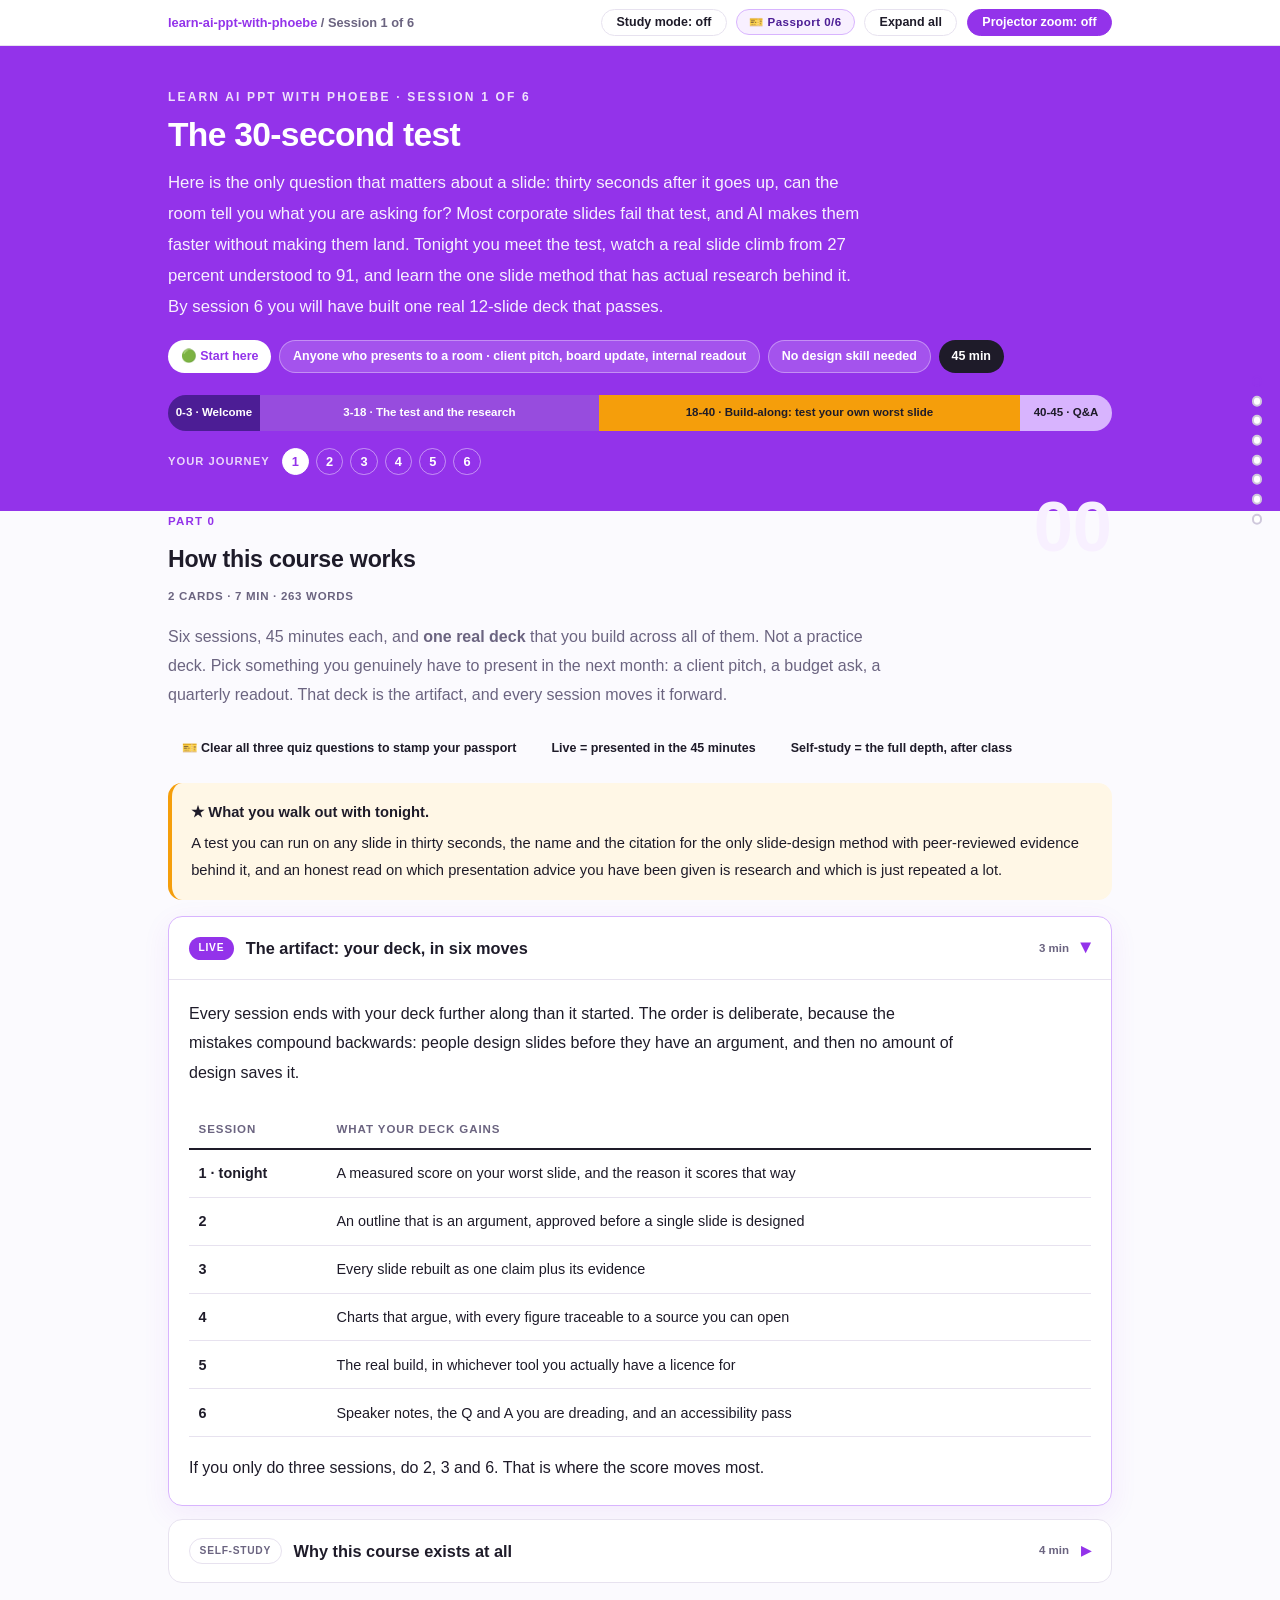
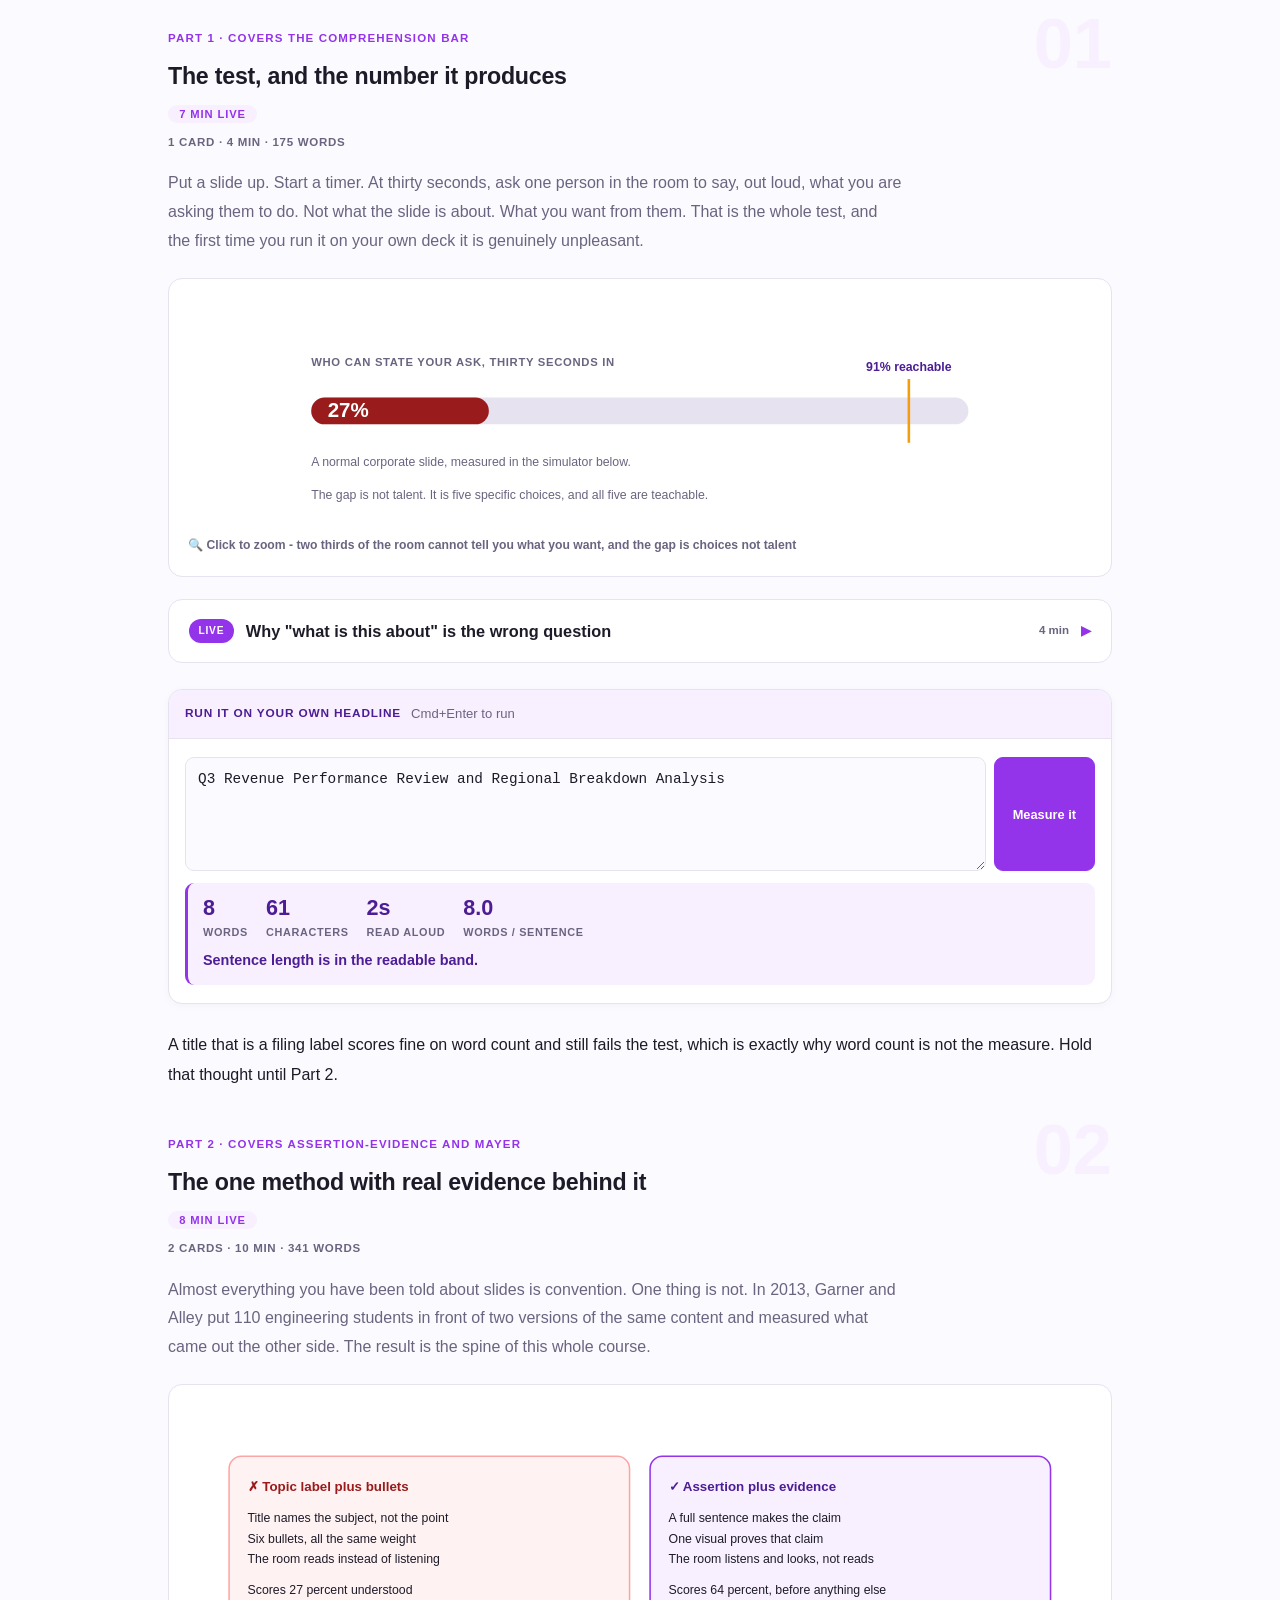
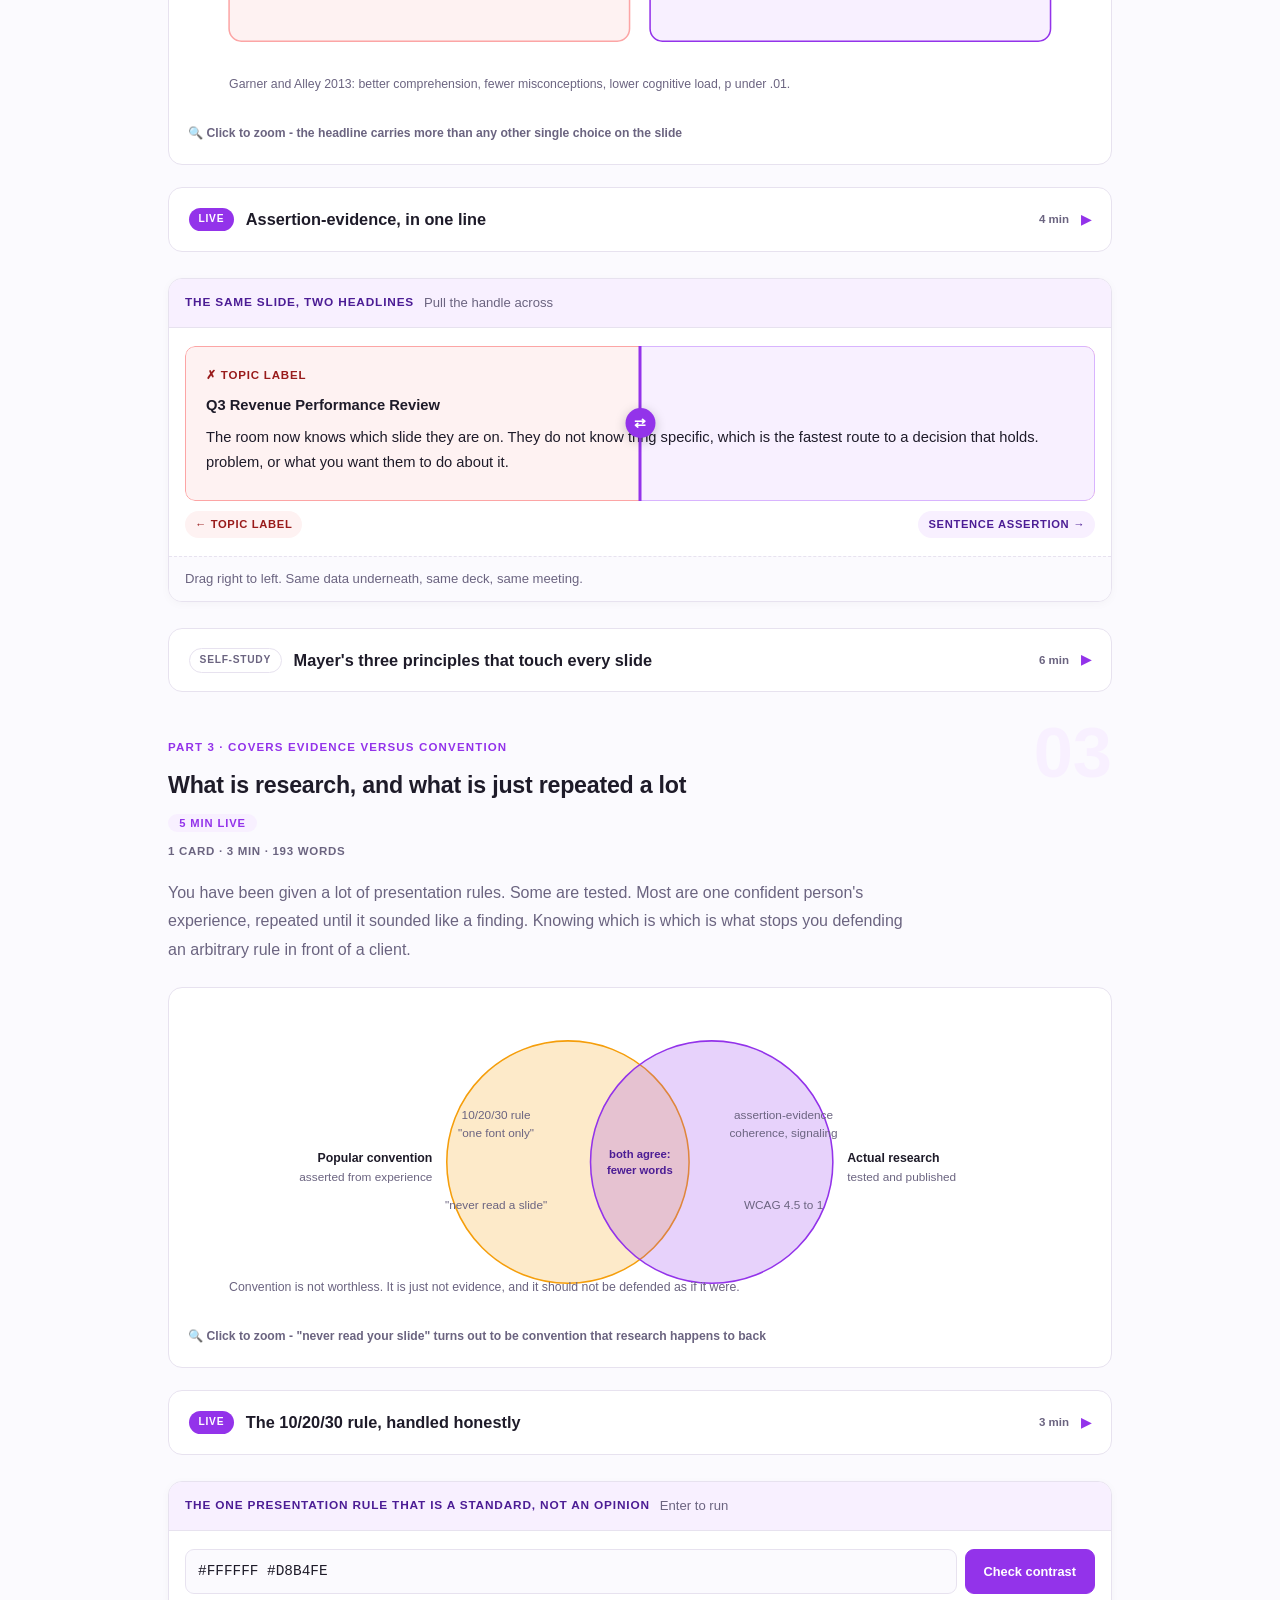
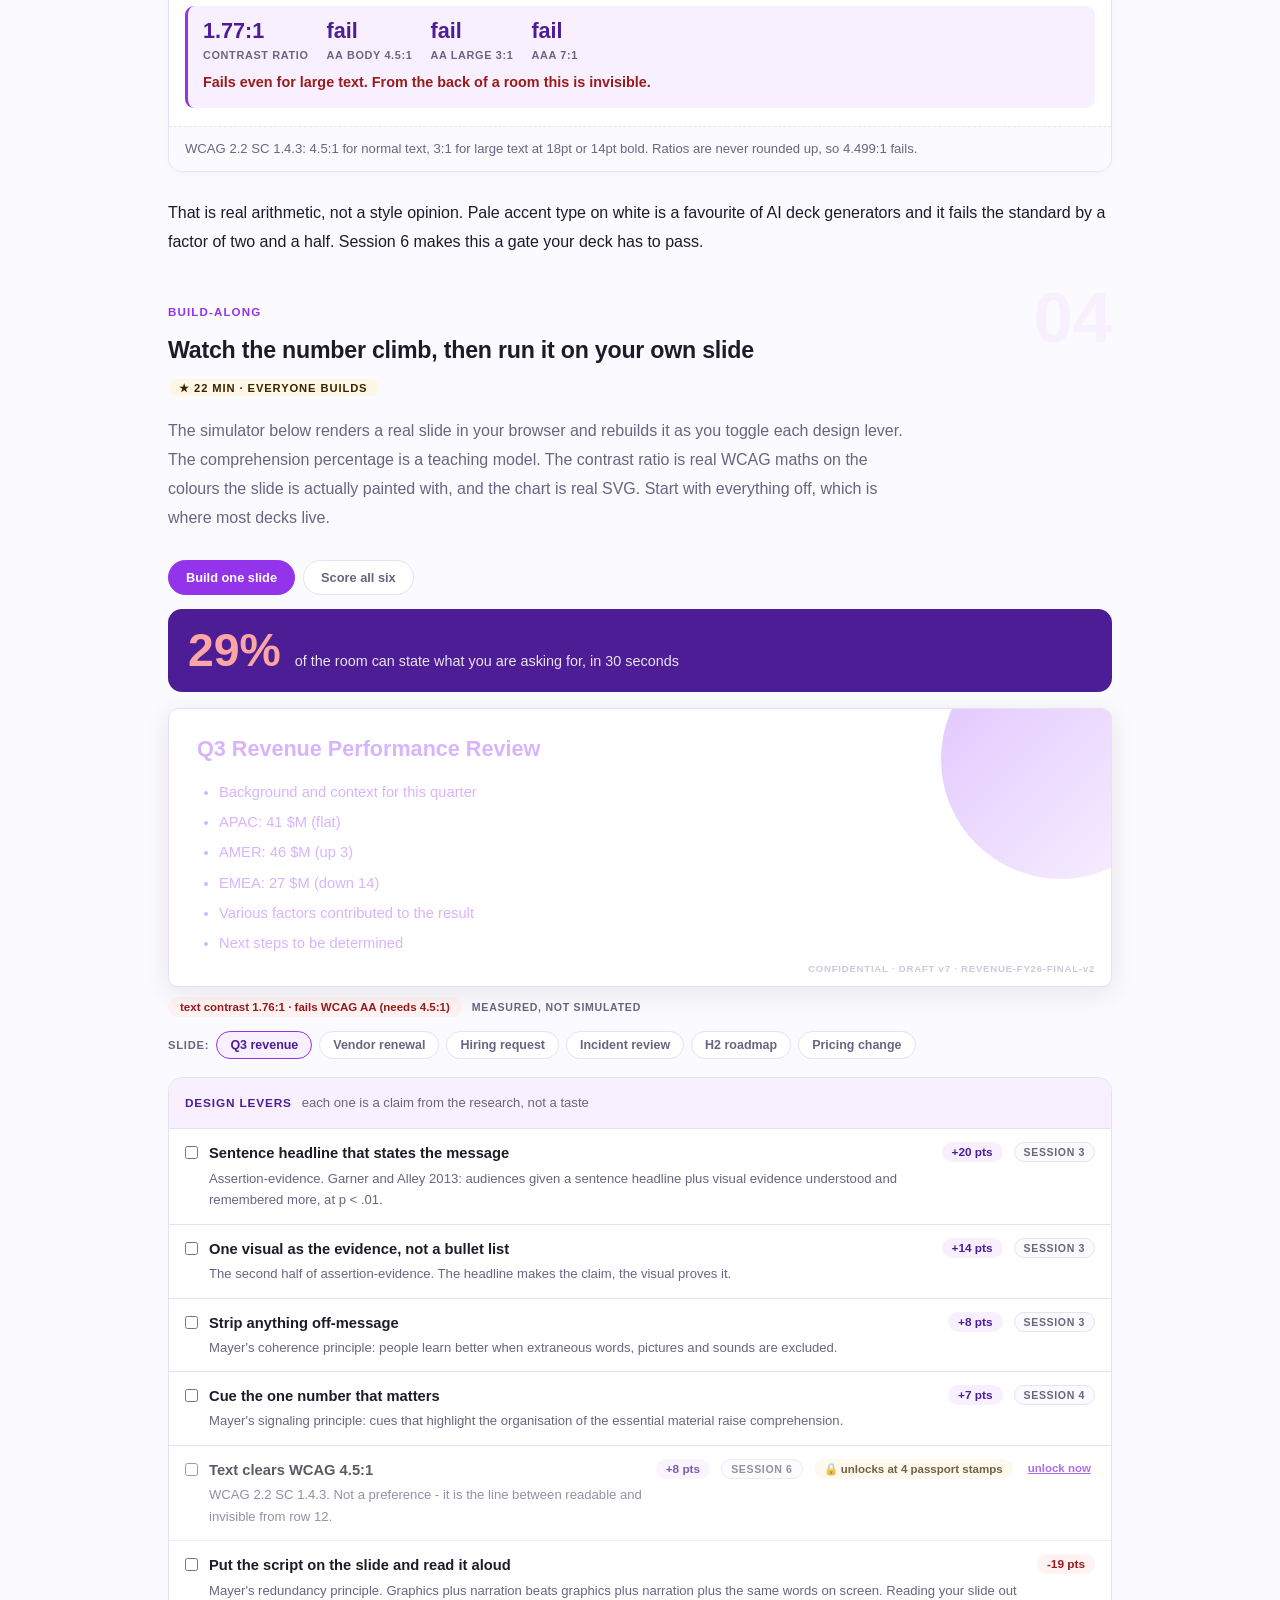
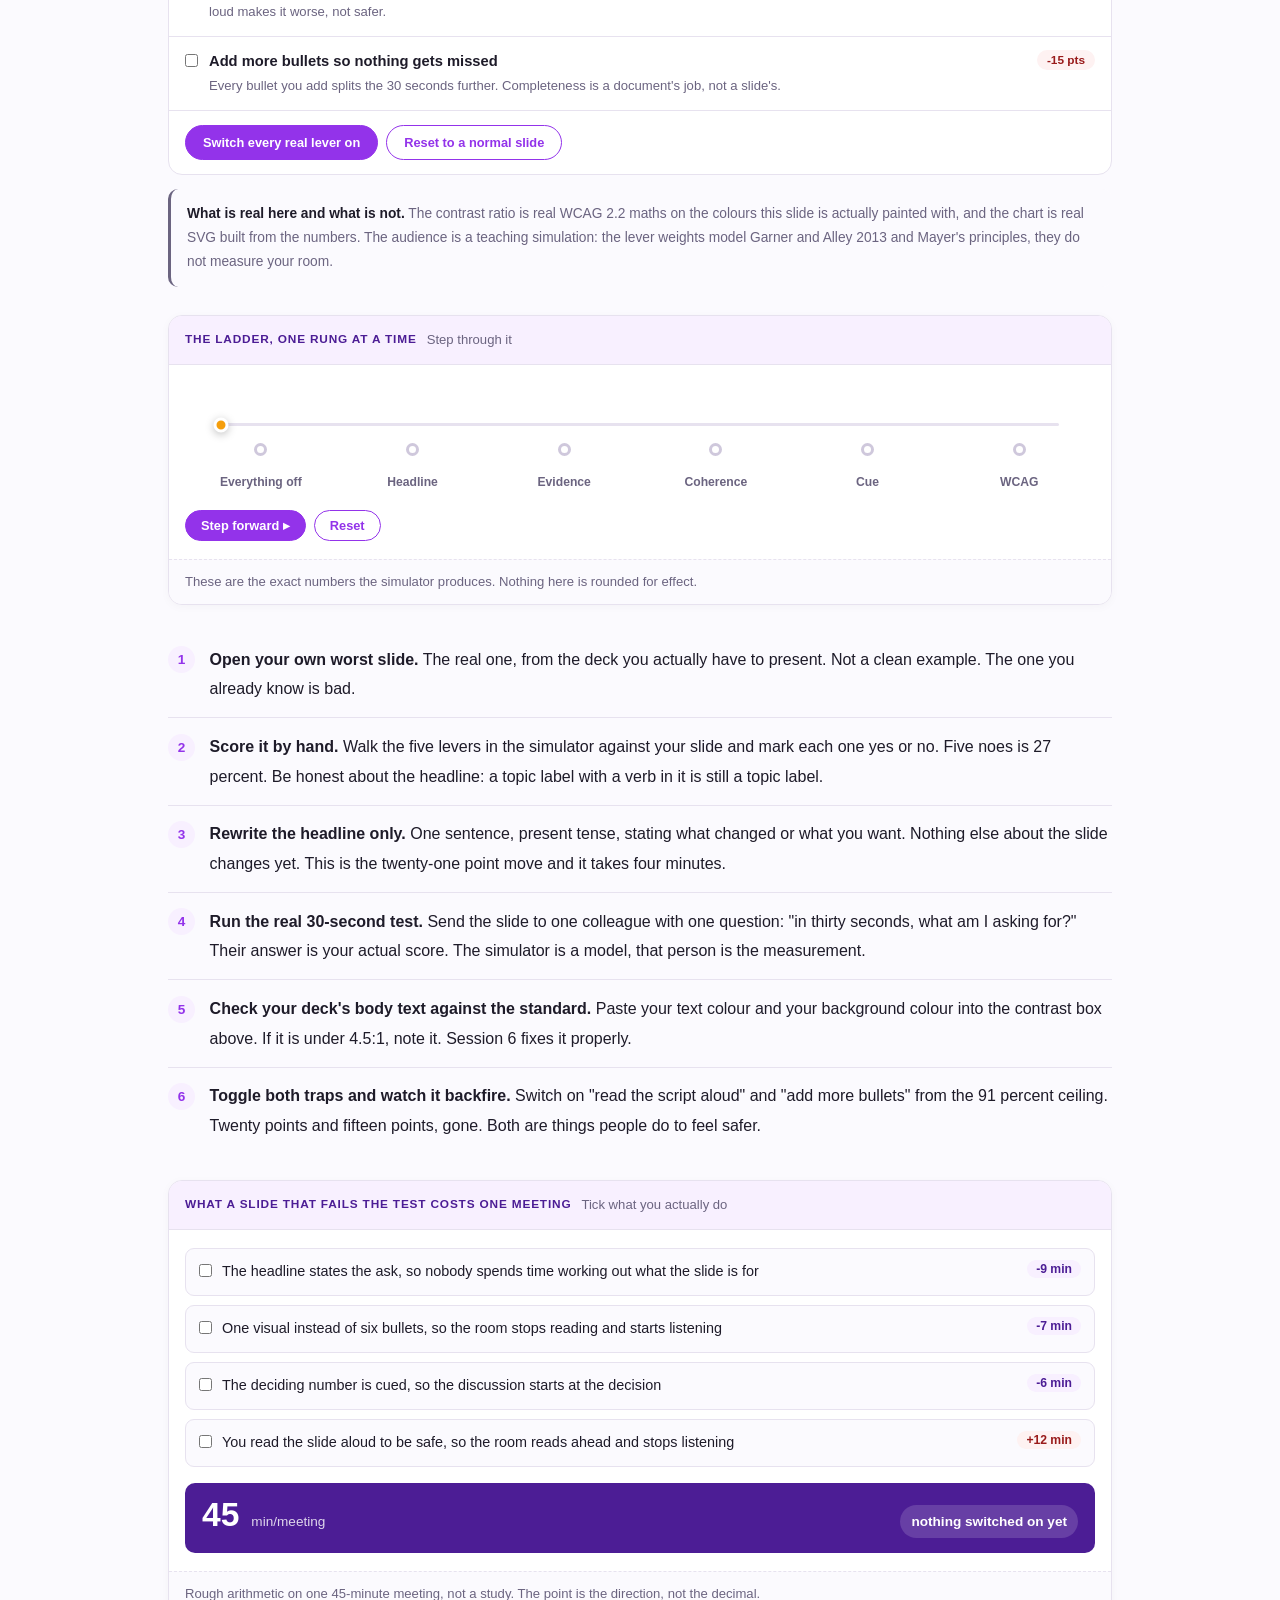
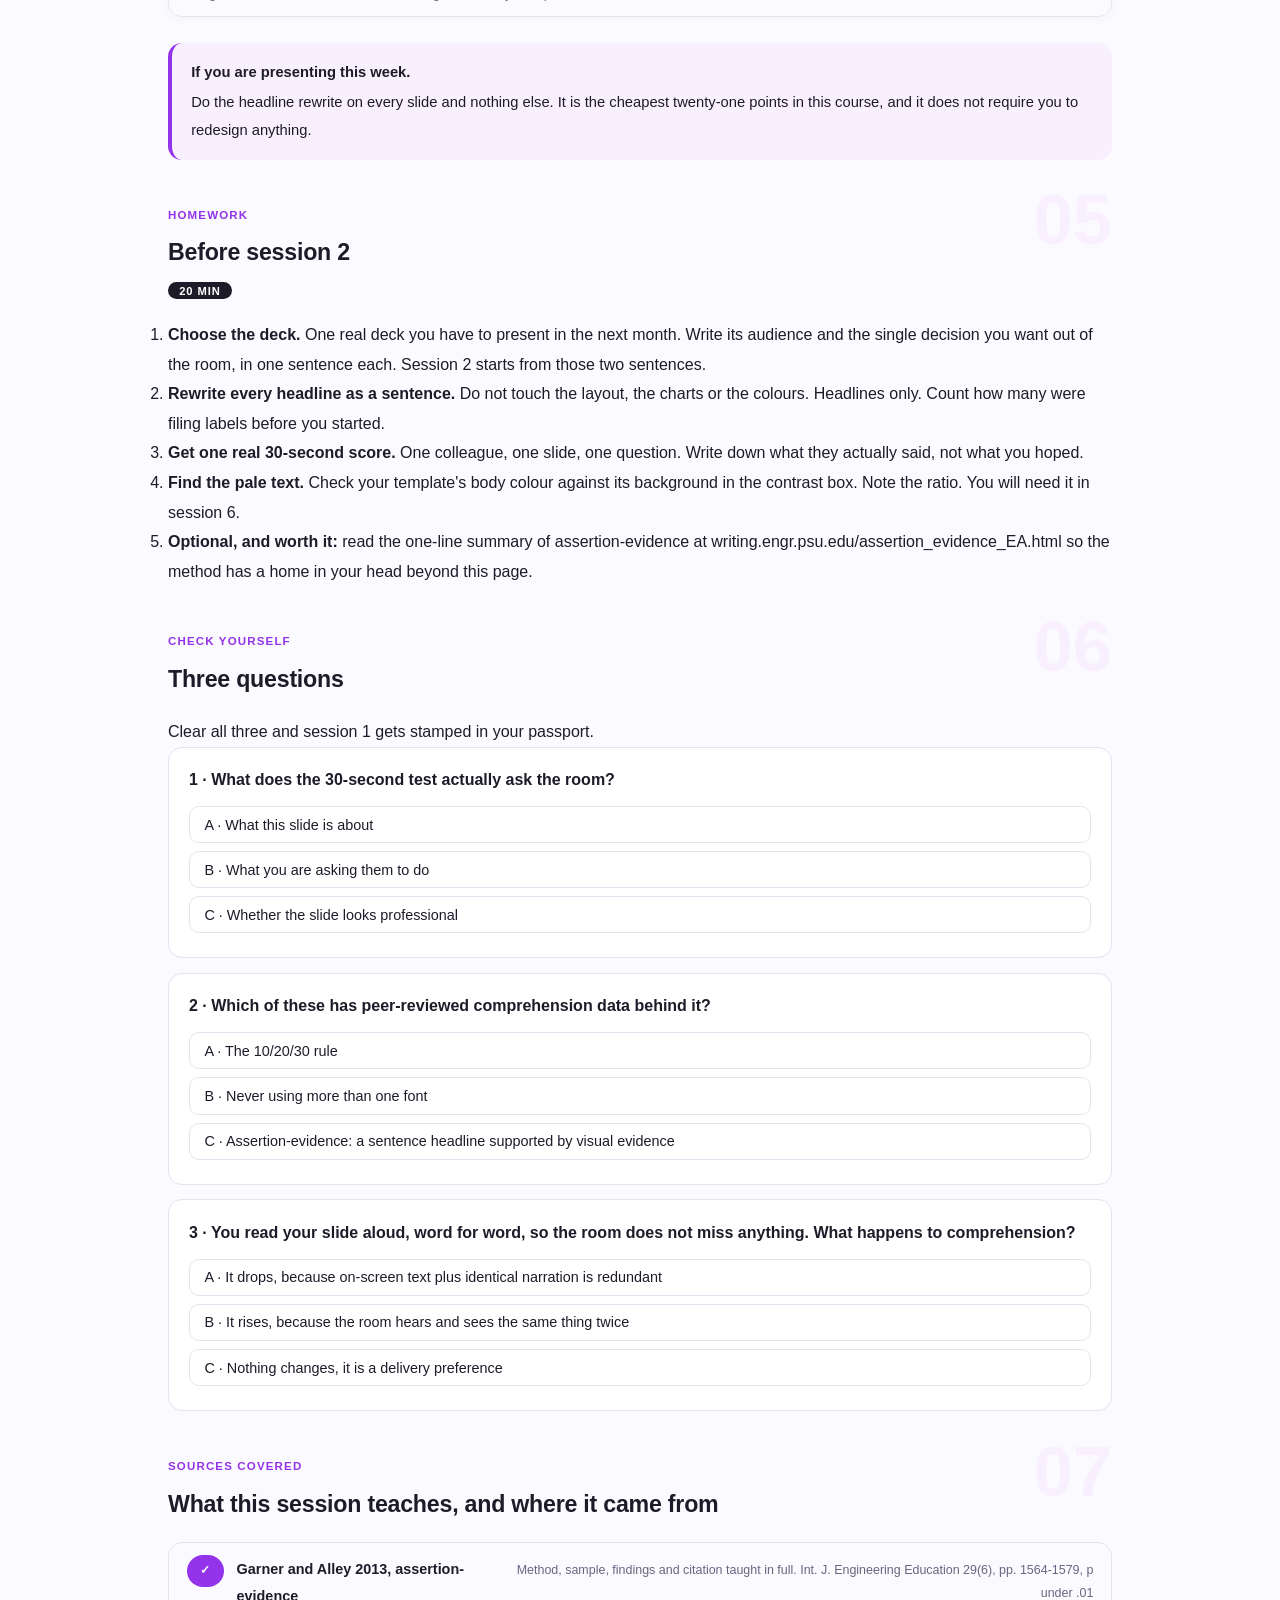
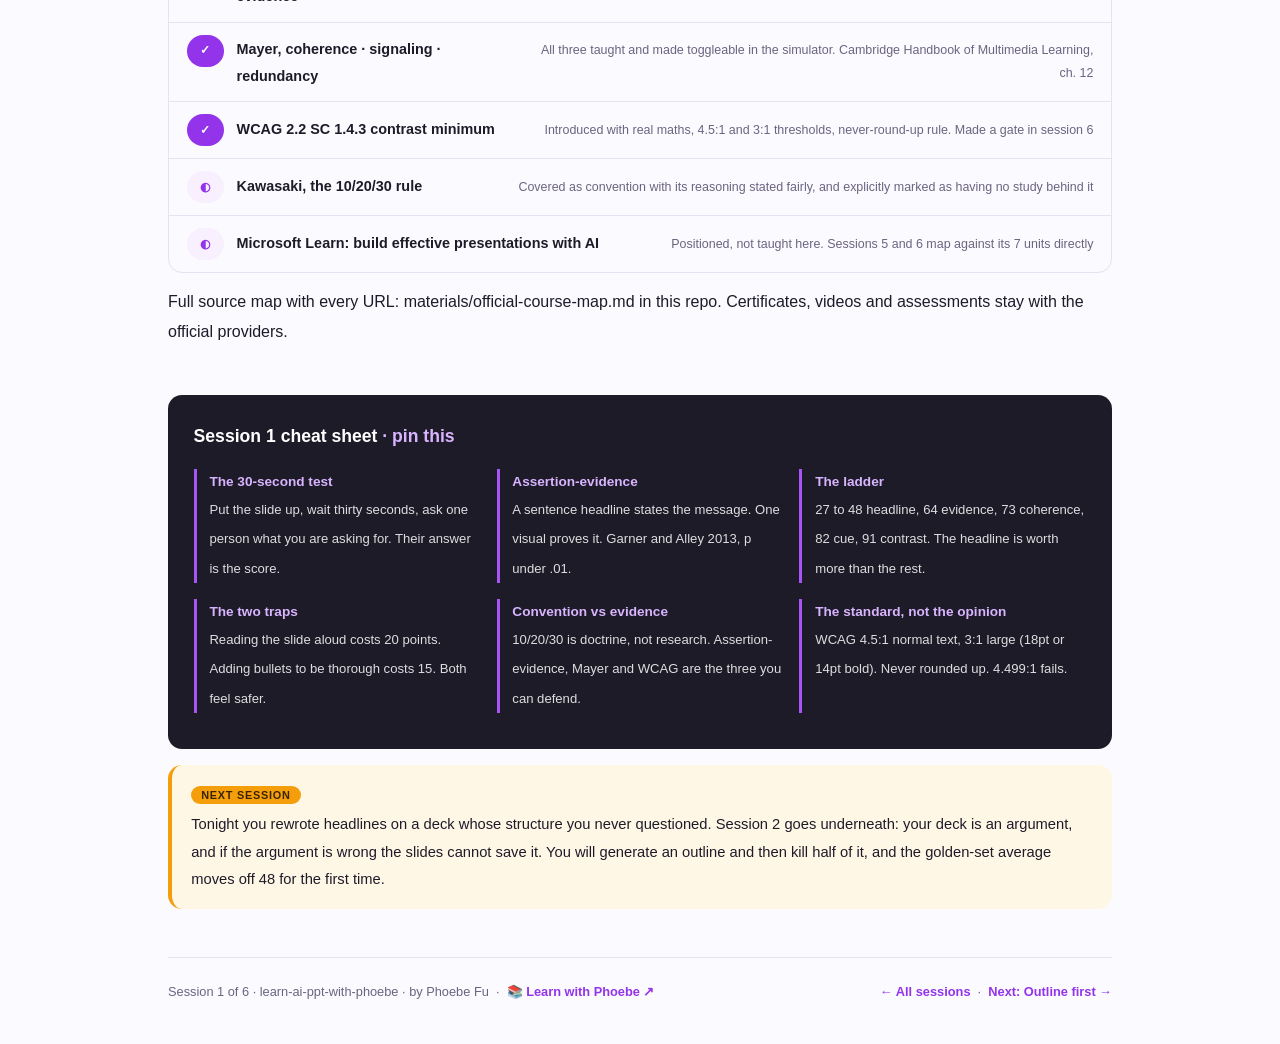
==== commit dc6eebf5: "Restore missing .agenda styles and bump stylesheet version Every session masthead carries an .agenda" ====
--- a/courses/01-the-30-second-test.html
+++ b/courses/01-the-30-second-test.html
@@ -19,7 +19,7 @@
 <meta name="twitter:image" content="https://phoebefu6.github.io/learn-ai-ppt-with-phoebe/assets/og-cover.png">
 <!-- social:end -->
 <title>Session 1 · The 30-second test - learn ai ppt with phoebe</title>
-<link rel="stylesheet" href="../assets/style.css?v=1">
+<link rel="stylesheet" href="../assets/style.css?v=2">
 </head>
 <body>
 
--- a/assets/style.css
+++ b/assets/style.css
@@ -1328,3 +1328,26 @@
   .pl-tscore { width: 120px; }
   .pl-tname { white-space: normal; }
 }
+
+
+/* ---------- agenda bar ---------- */
+/* Restored 2026-08-26. This block was missing from the aiap batch stylesheet while
+   older course repos had it, so the masthead agenda rendered as run-on text.
+   Band text colours are computed per palette rather than copied, because this
+   batch uses much paler soft tones than the repo the block came from. */
+.agenda {
+  display: flex;
+  border-radius: 999px;
+  overflow: hidden;
+  margin: 1.4rem 0 0;
+  font-size: .72rem;
+  font-weight: 600;
+  text-align: center;
+}
+
+.agenda span { padding: .45rem .3rem; white-space: nowrap; overflow: hidden; text-overflow: ellipsis; }
+
+.agenda .a1 { background: var(--indigo-deep); color: #fff; }
+.agenda .a2 { background: #974CDE; color: #fff; } /* darkened from var(--indigo-mid) #A855F7: neither white (3.96) nor ink (4.31) cleared 4.5 on the original */
+.agenda .a3 { background: var(--amber); color: var(--ink); }
+.agenda .a4 { background: var(--indigo-soft); color: var(--ink); }
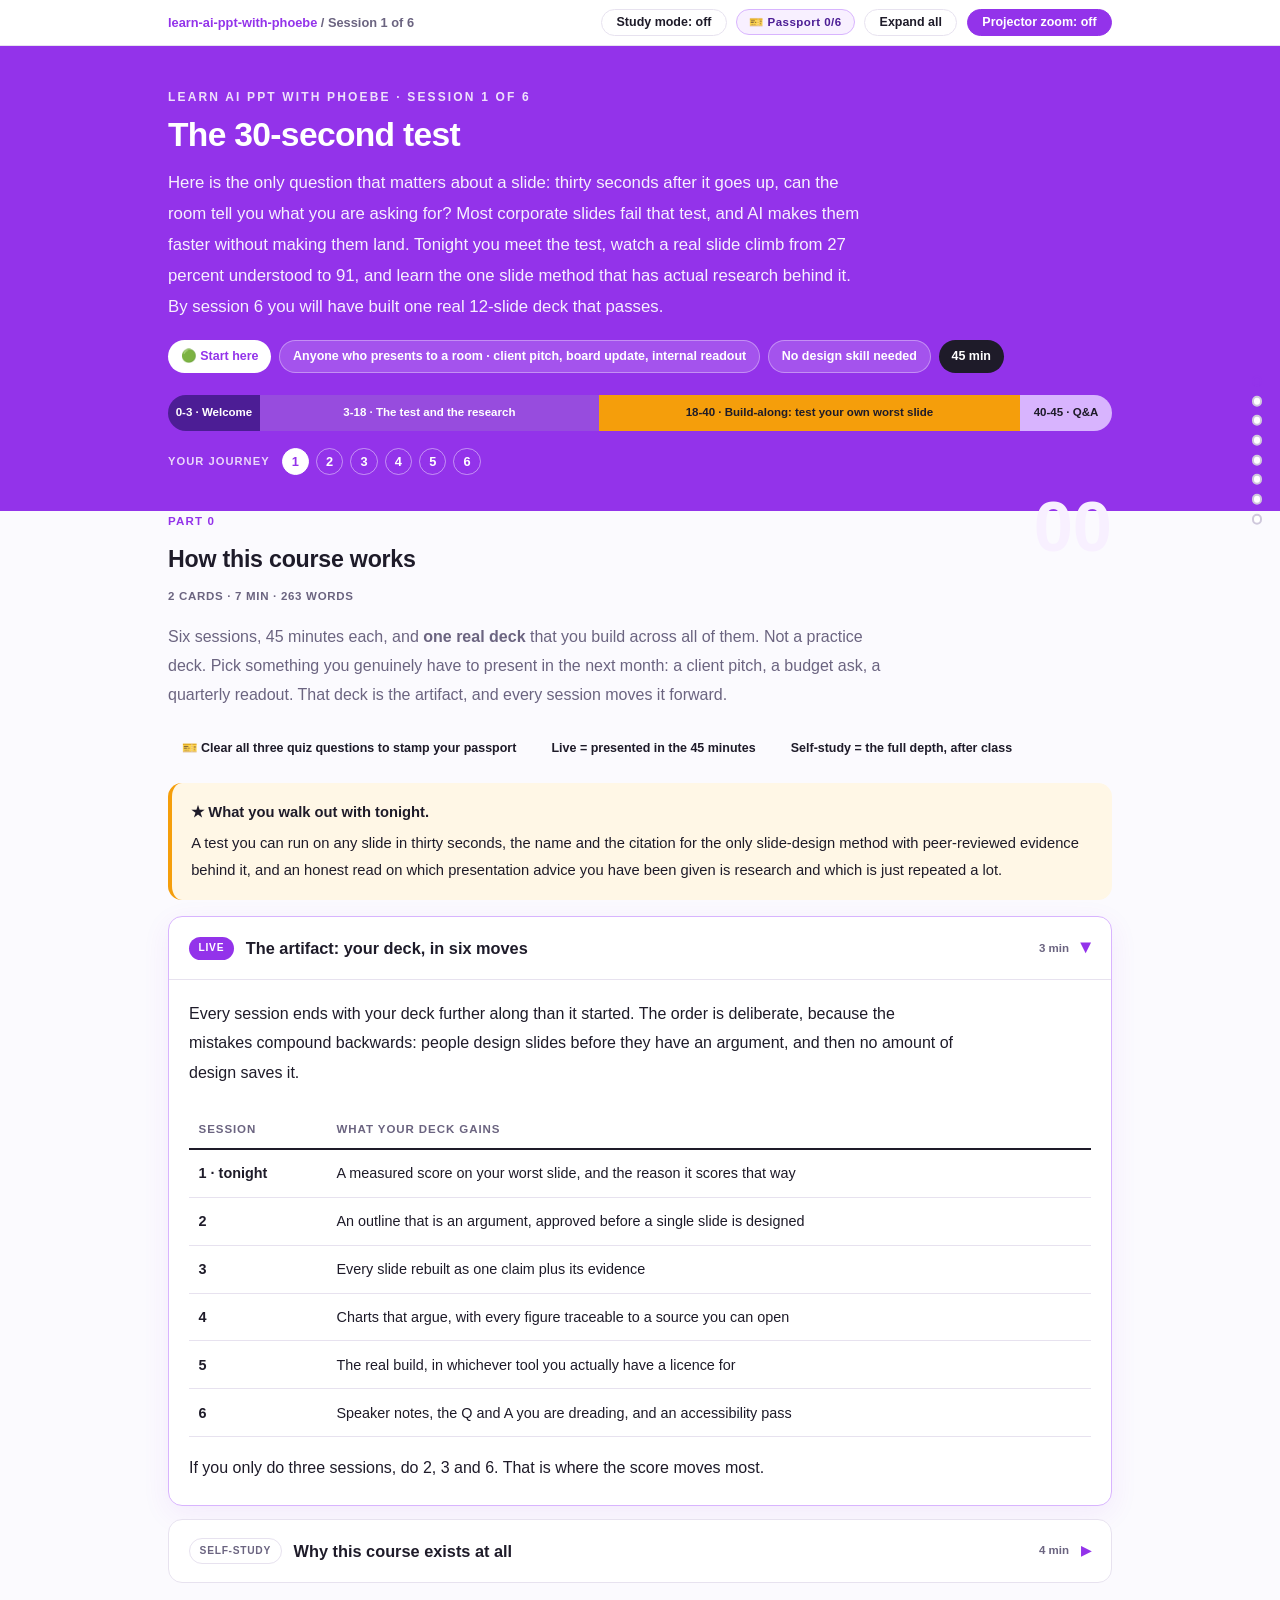
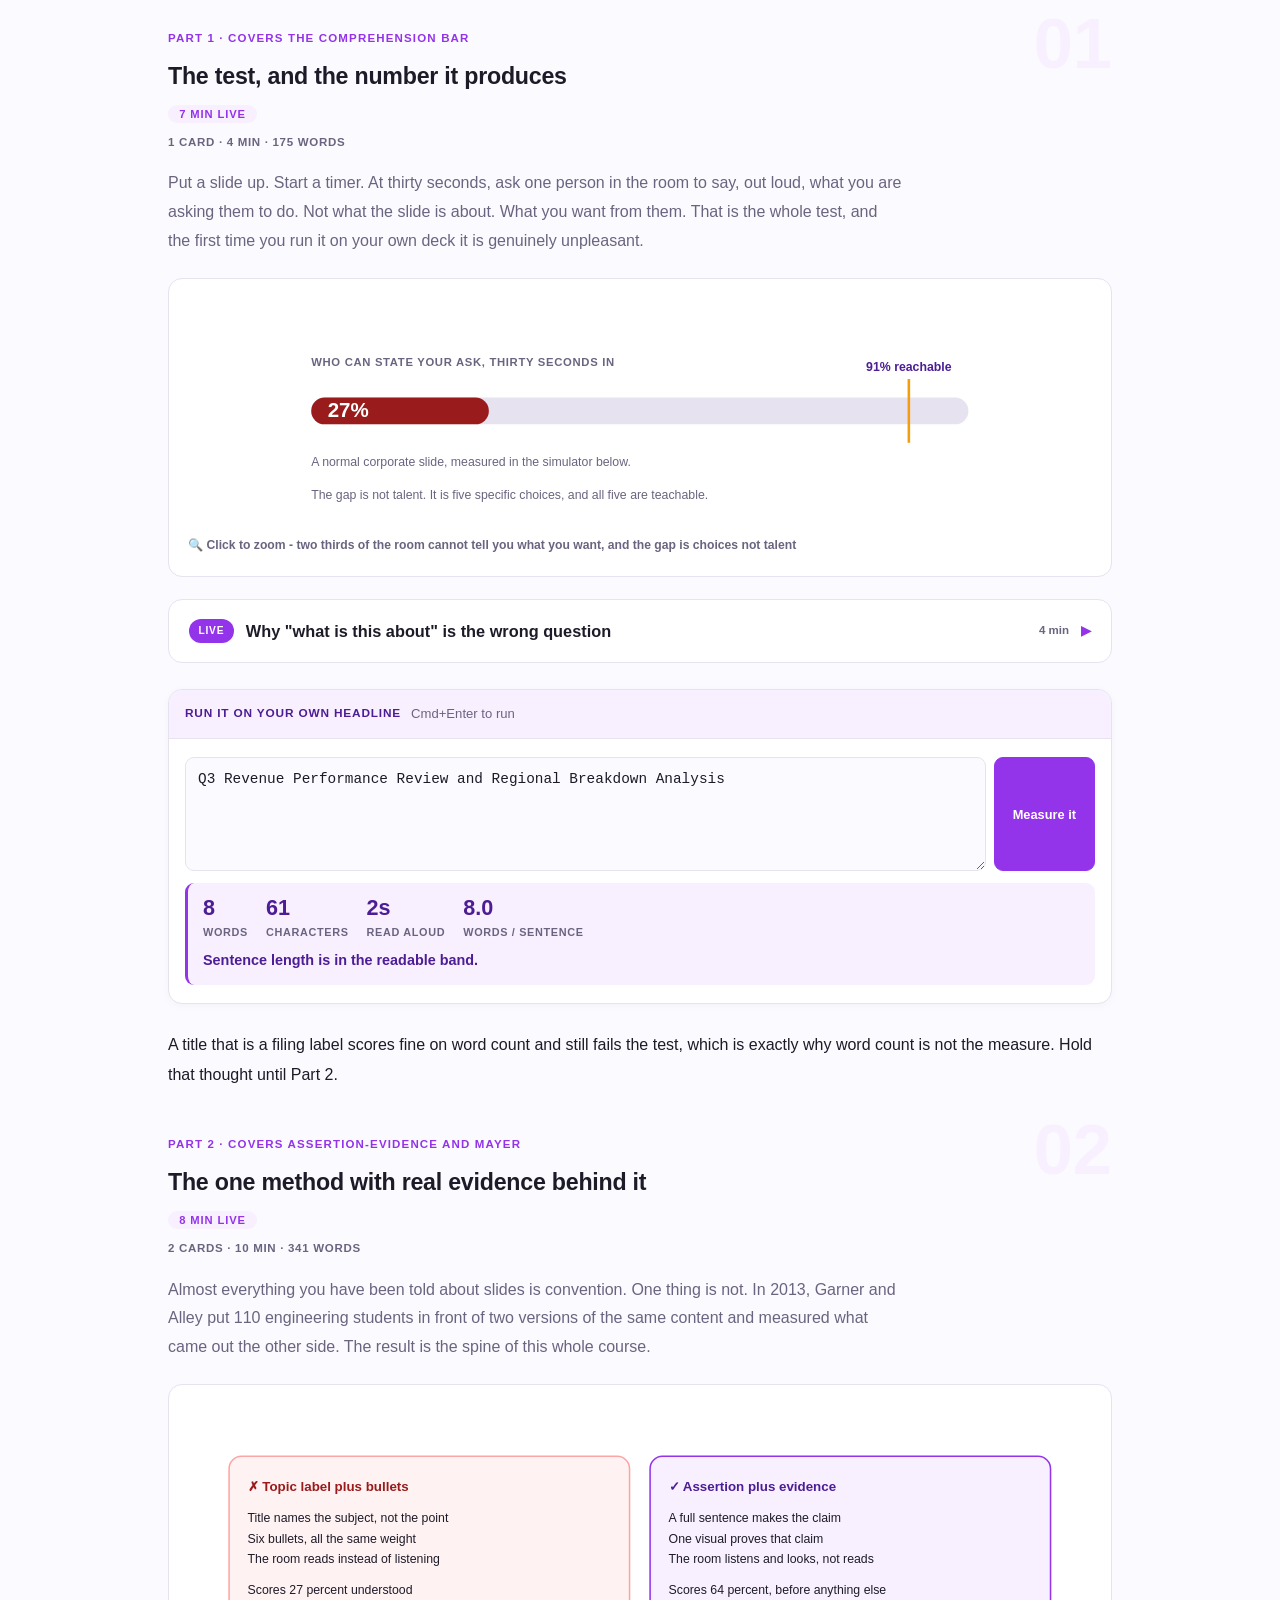
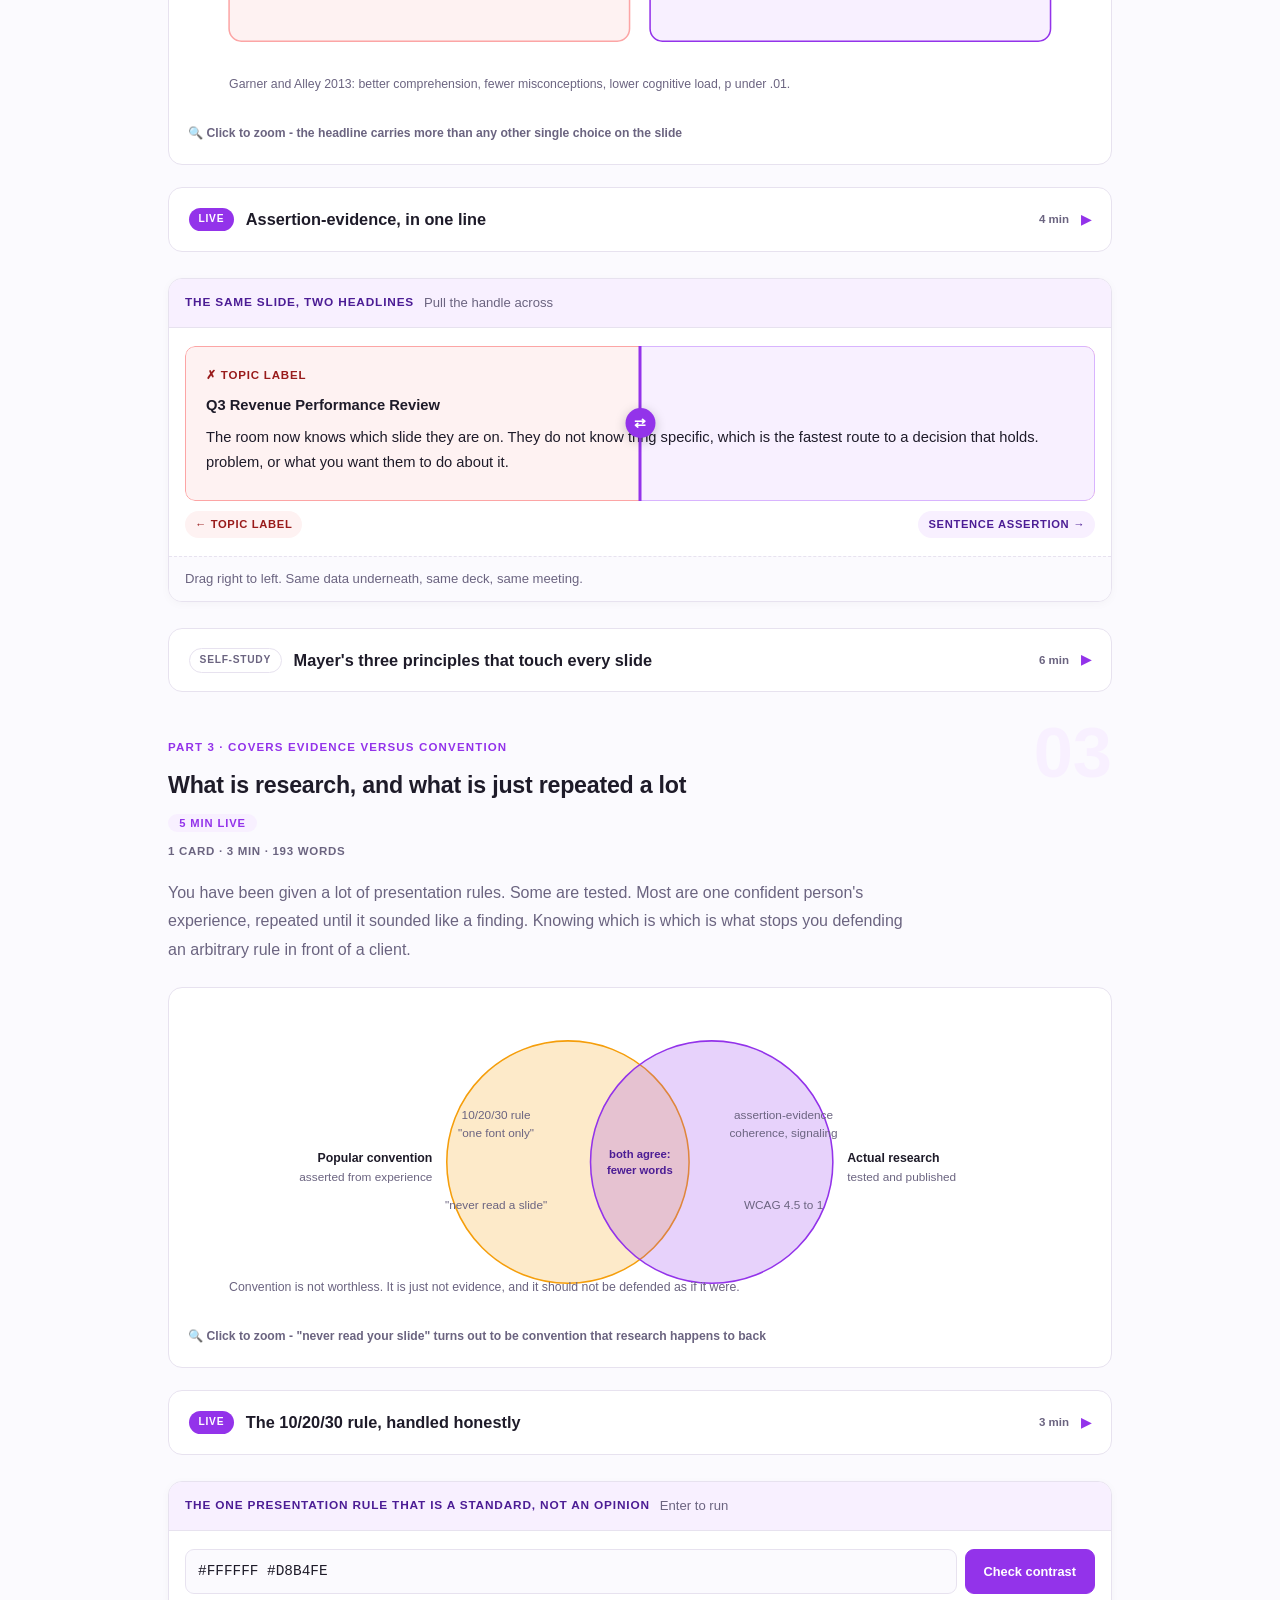
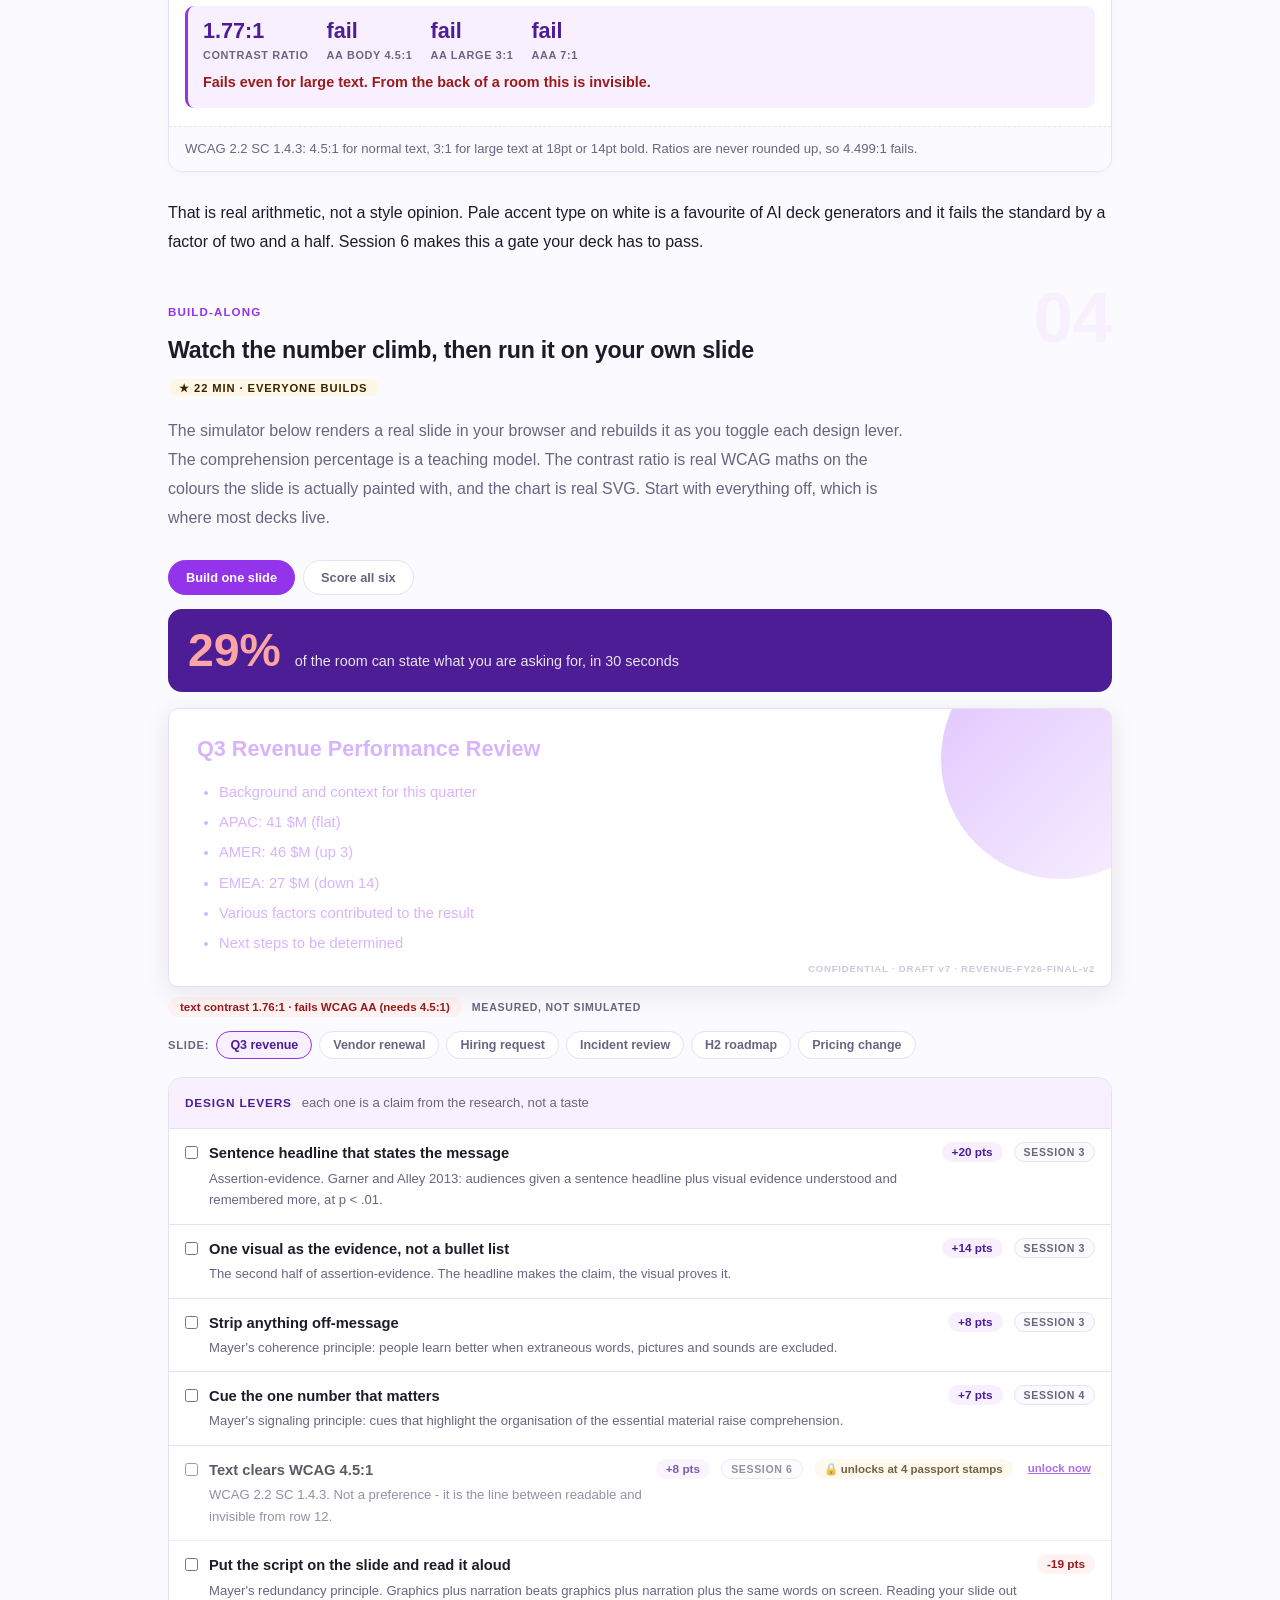
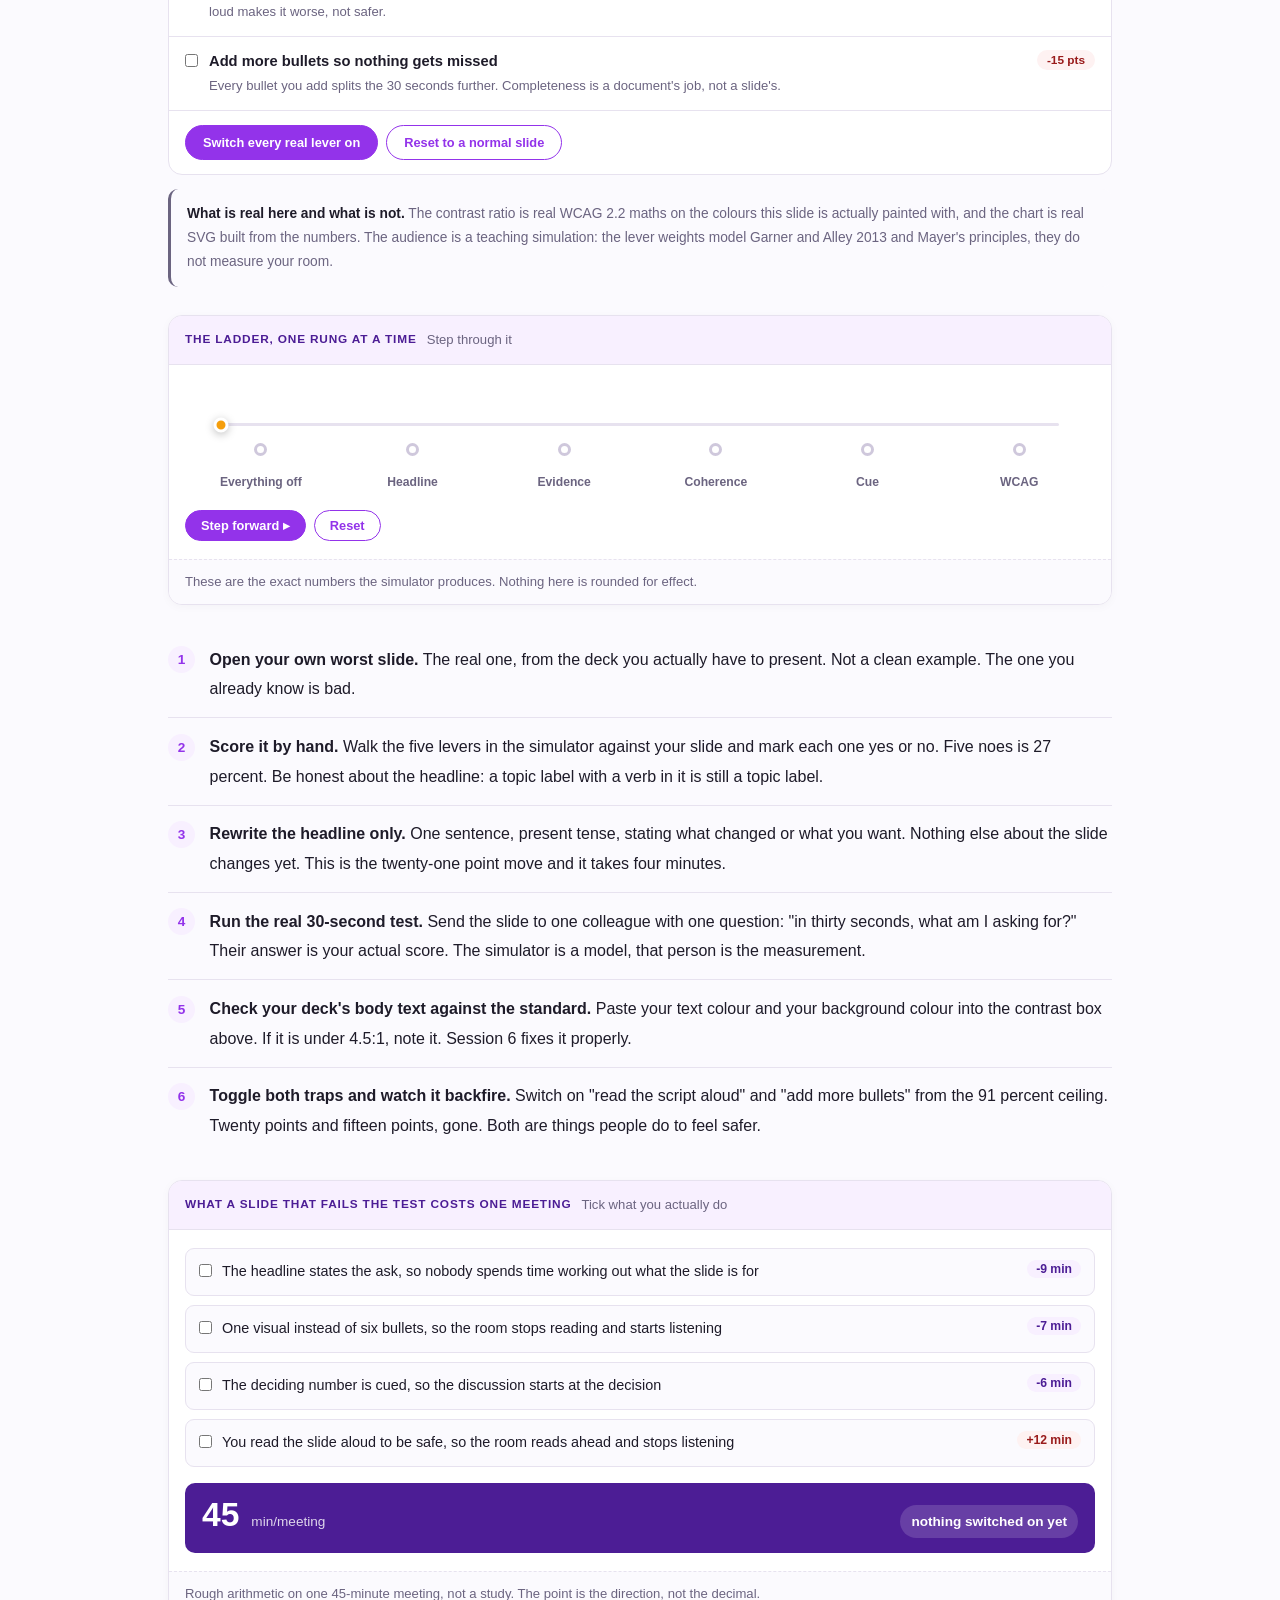
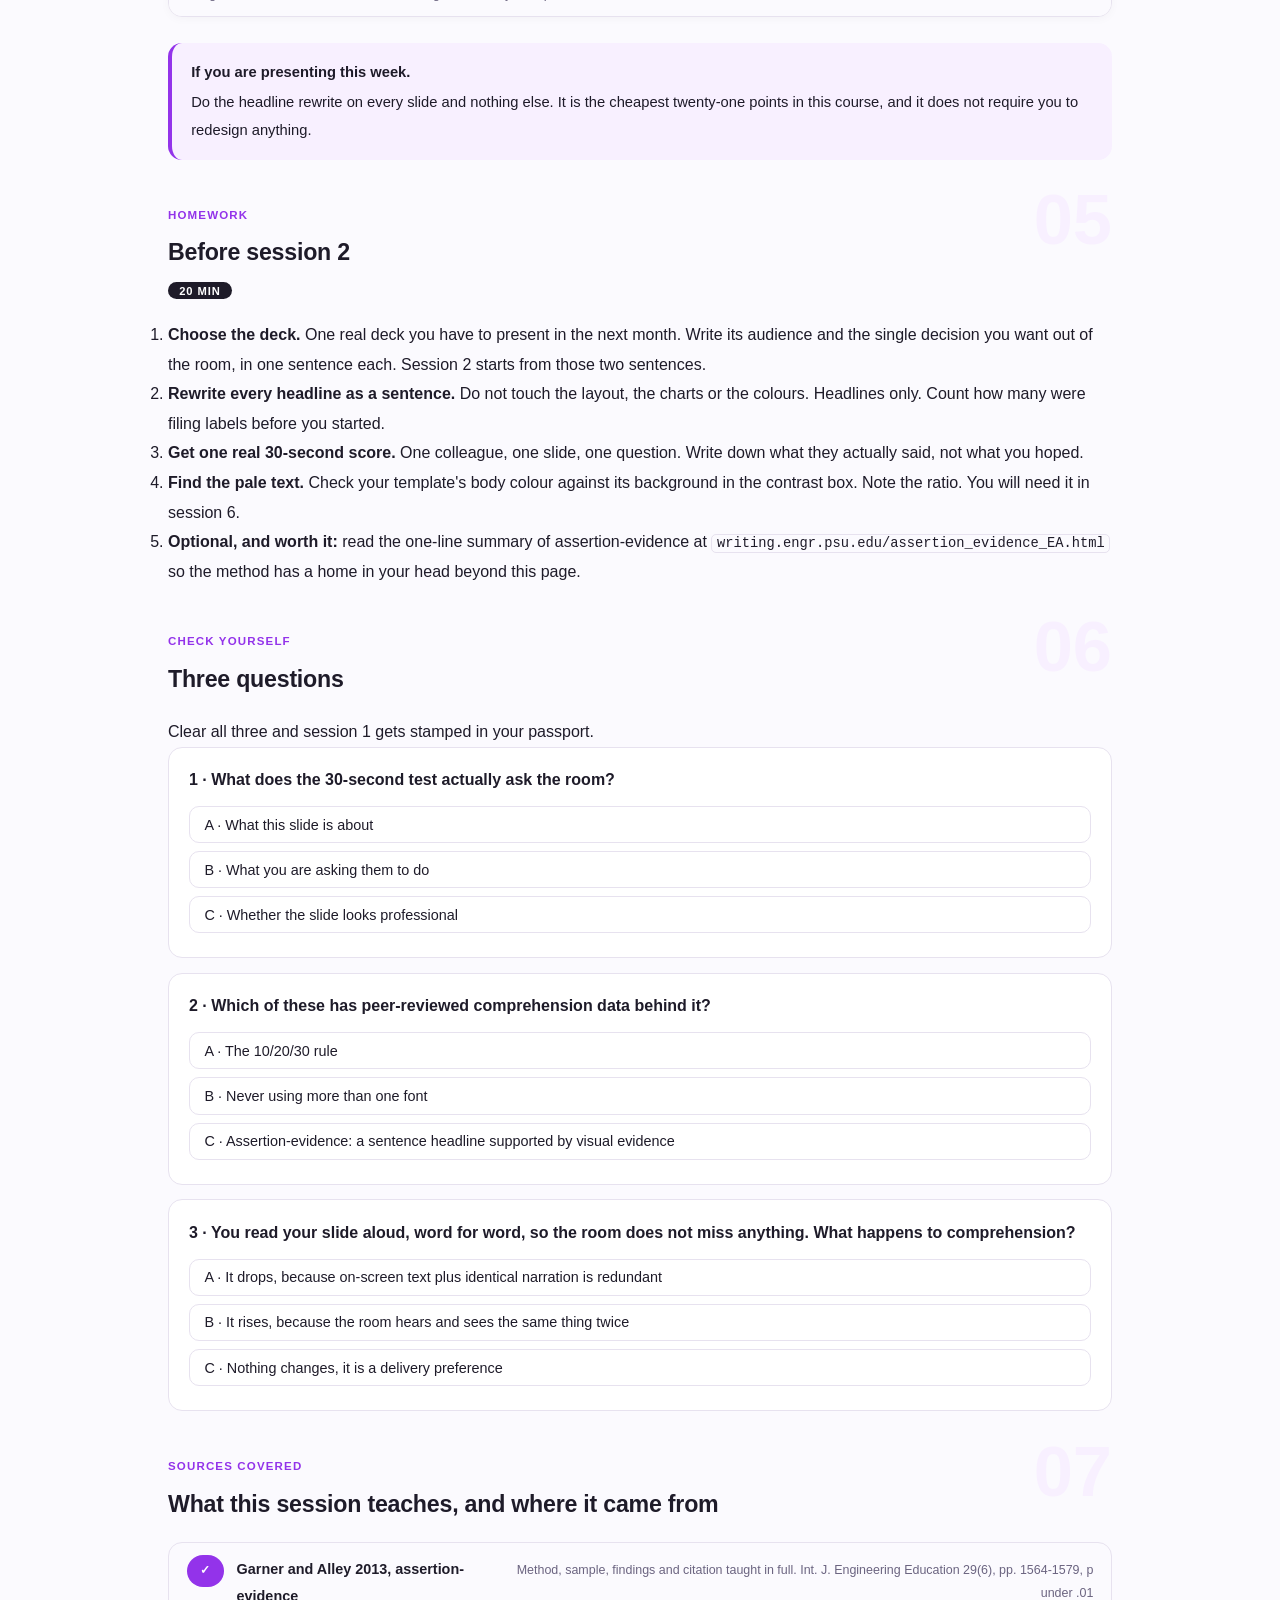
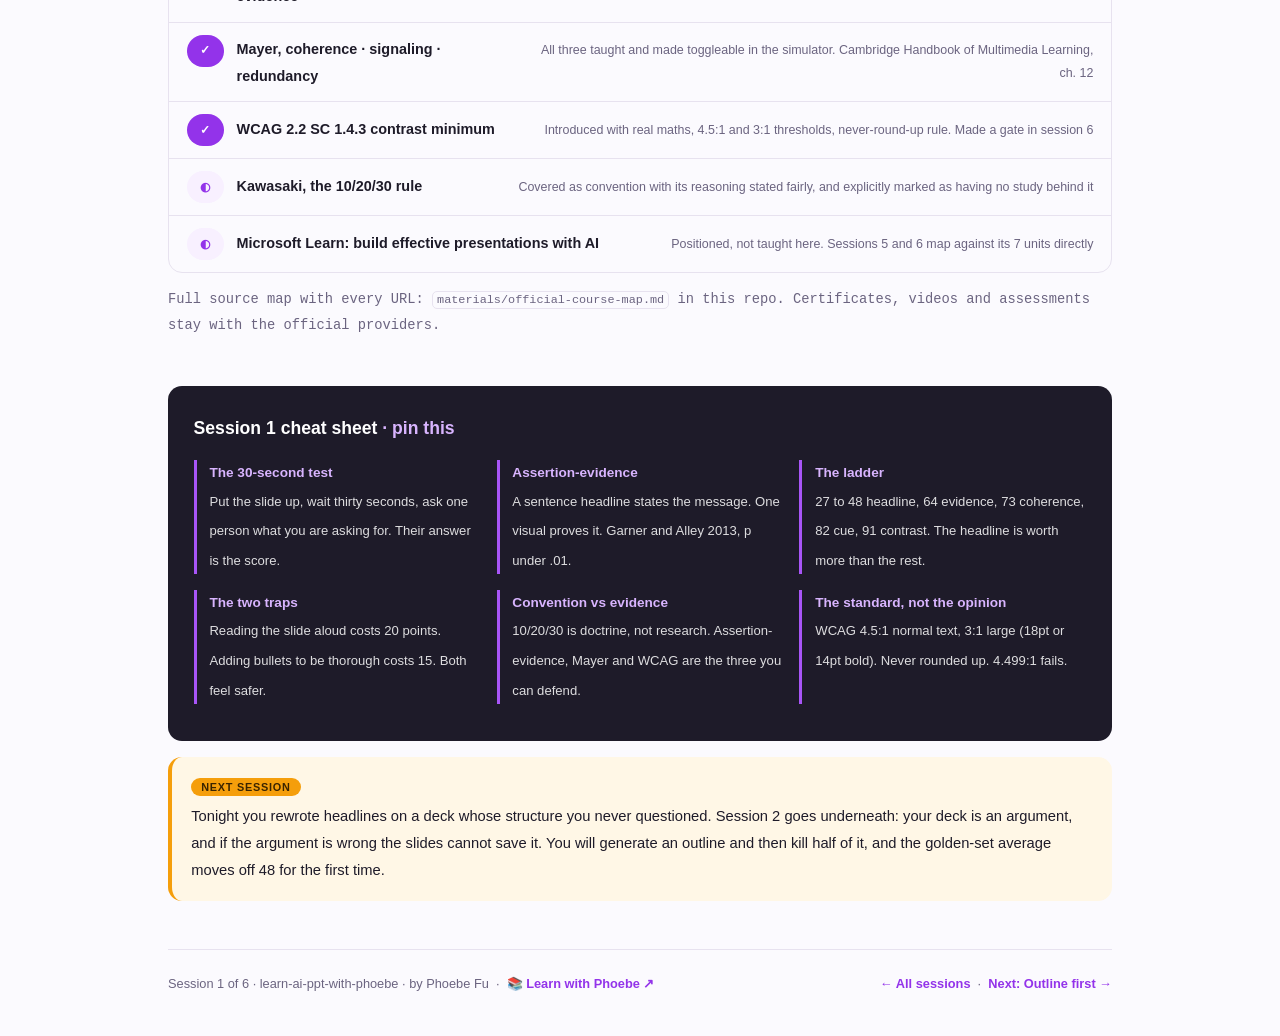
==== commit 191d383c: "Style .mono and .callout.warn, which markup used but no stylesheet defined An estate-wide sweep for " ====
--- a/courses/01-the-30-second-test.html
+++ b/courses/01-the-30-second-test.html
@@ -19,7 +19,7 @@
 <meta name="twitter:image" content="https://phoebefu6.github.io/learn-ai-ppt-with-phoebe/assets/og-cover.png">
 <!-- social:end -->
 <title>Session 1 · The 30-second test - learn ai ppt with phoebe</title>
-<link rel="stylesheet" href="../assets/style.css?v=2">
+<link rel="stylesheet" href="../assets/style.css?v=3">
 </head>
 <body>
 
--- a/assets/style.css
+++ b/assets/style.css
@@ -1351,3 +1351,28 @@
 .agenda .a2 { background: #974CDE; color: #fff; } /* darkened from var(--indigo-mid) #A855F7: neither white (3.96) nor ink (4.31) cleared 4.5 on the original */
 .agenda .a3 { background: var(--amber); color: var(--ink); }
 .agenda .a4 { background: var(--indigo-soft); color: var(--ink); }
+
+
+/* ---------- mono, and the warn callout ---------- */
+/* Added 2026-08-26. Both were used in markup with no rule anywhere in the
+   estate: .mono appeared in 126 places across this batch and in zero
+   stylesheets, and .callout.warn inherited only padding and radius from the
+   base .callout, which sets no background, so warnings rendered as plain
+   indented paragraphs. .mono needs two rules because it is used both as a
+   block footer note and as inline code. */
+.mono {
+  font-family: ui-monospace, SFMono-Regular, "SF Mono", Menlo, Consolas, "Liberation Mono", monospace;
+  font-size: .86em;
+}
+
+p.mono { color: var(--muted); }
+
+span.mono {
+  background: var(--paper);
+  border: 1px solid var(--hairline);
+  border-radius: 5px;
+  padding: .08em .34em;
+  white-space: nowrap;
+}
+
+.callout.warn { background: #FEF2F2; border-left: 4px solid #B91C1C; }
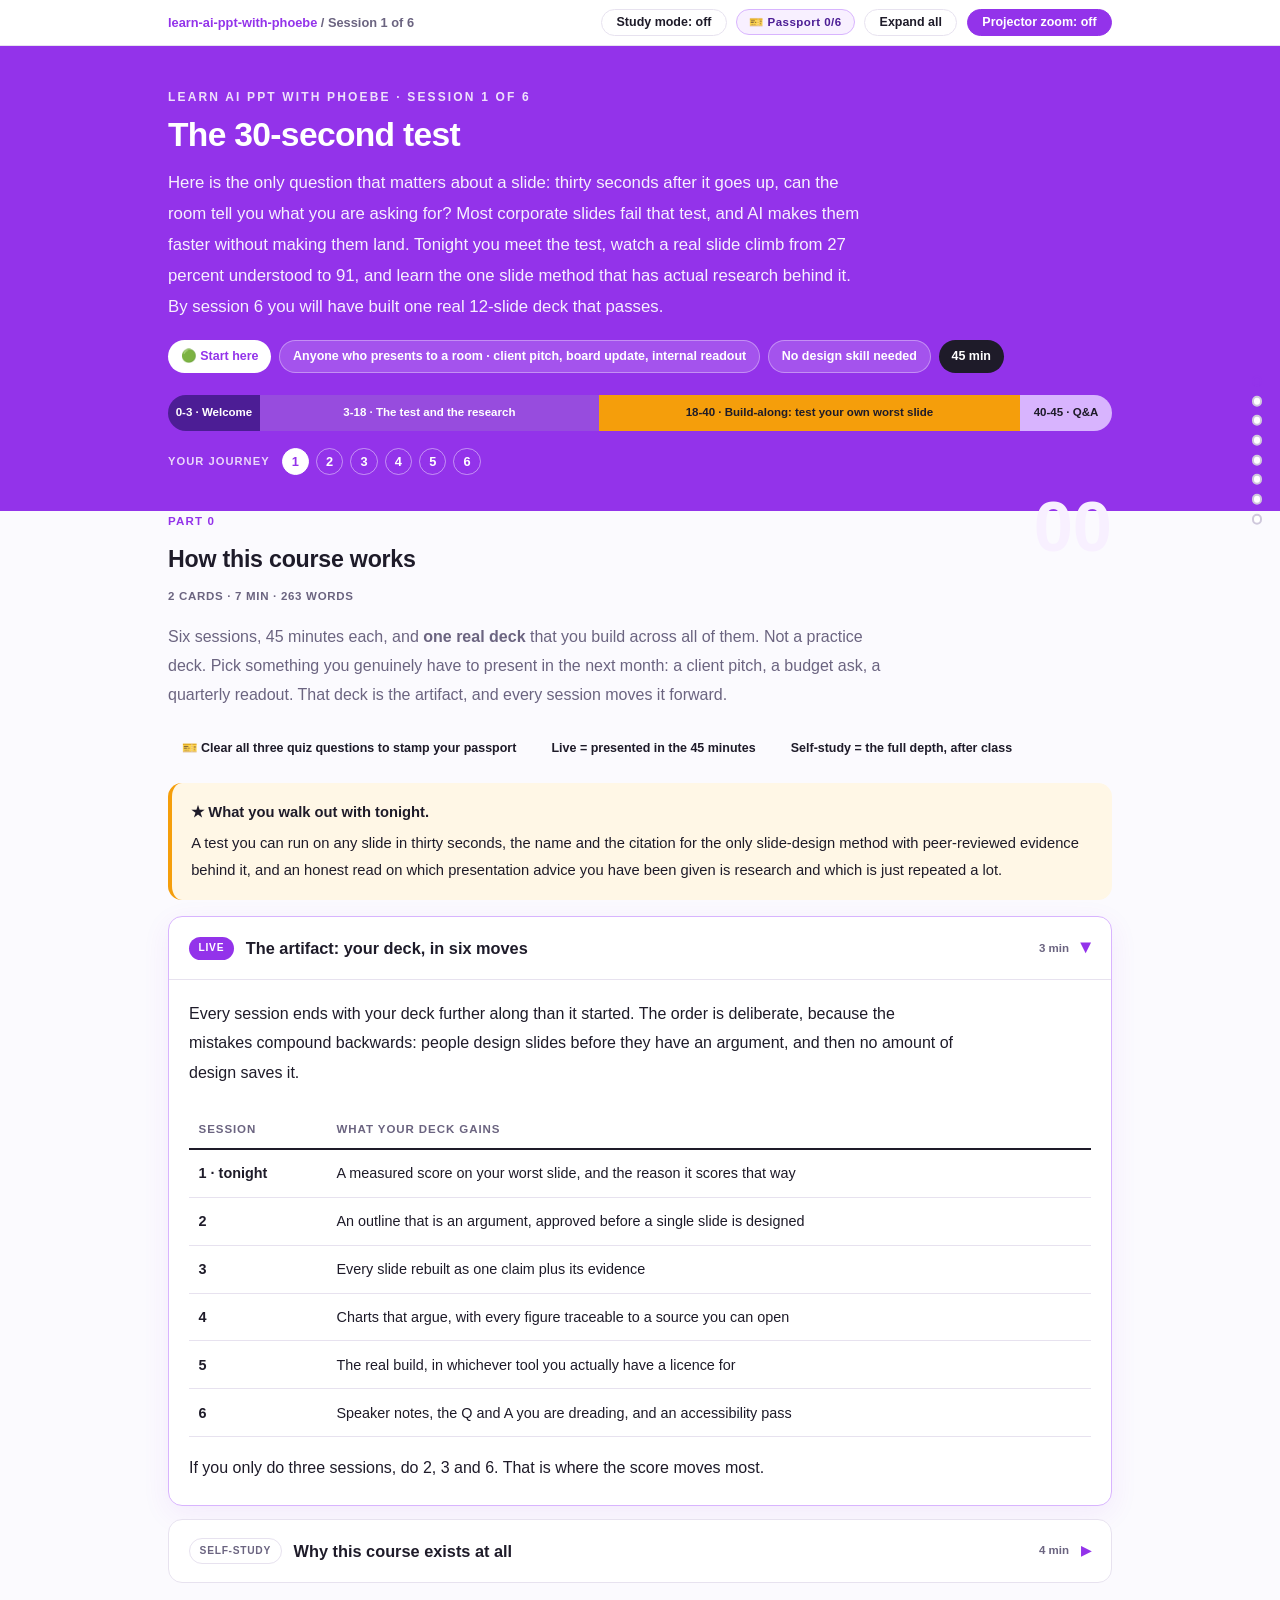
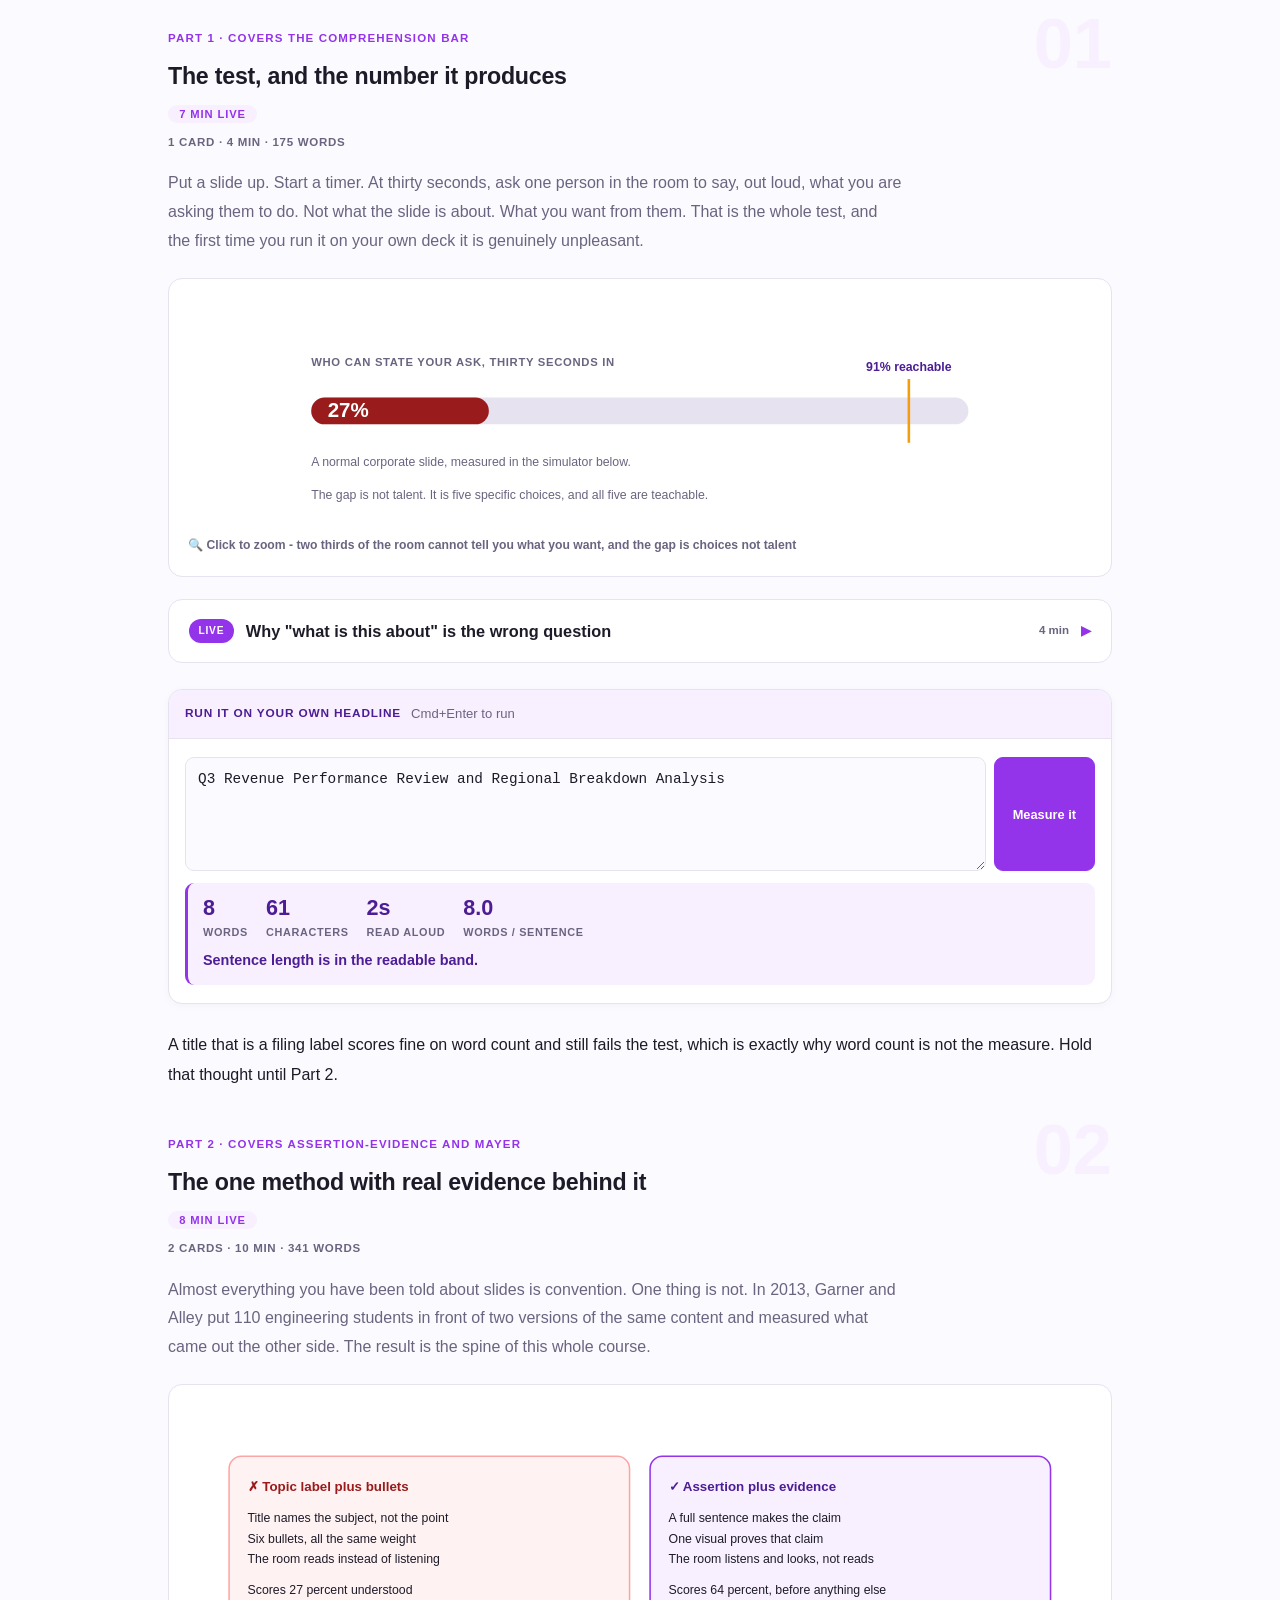
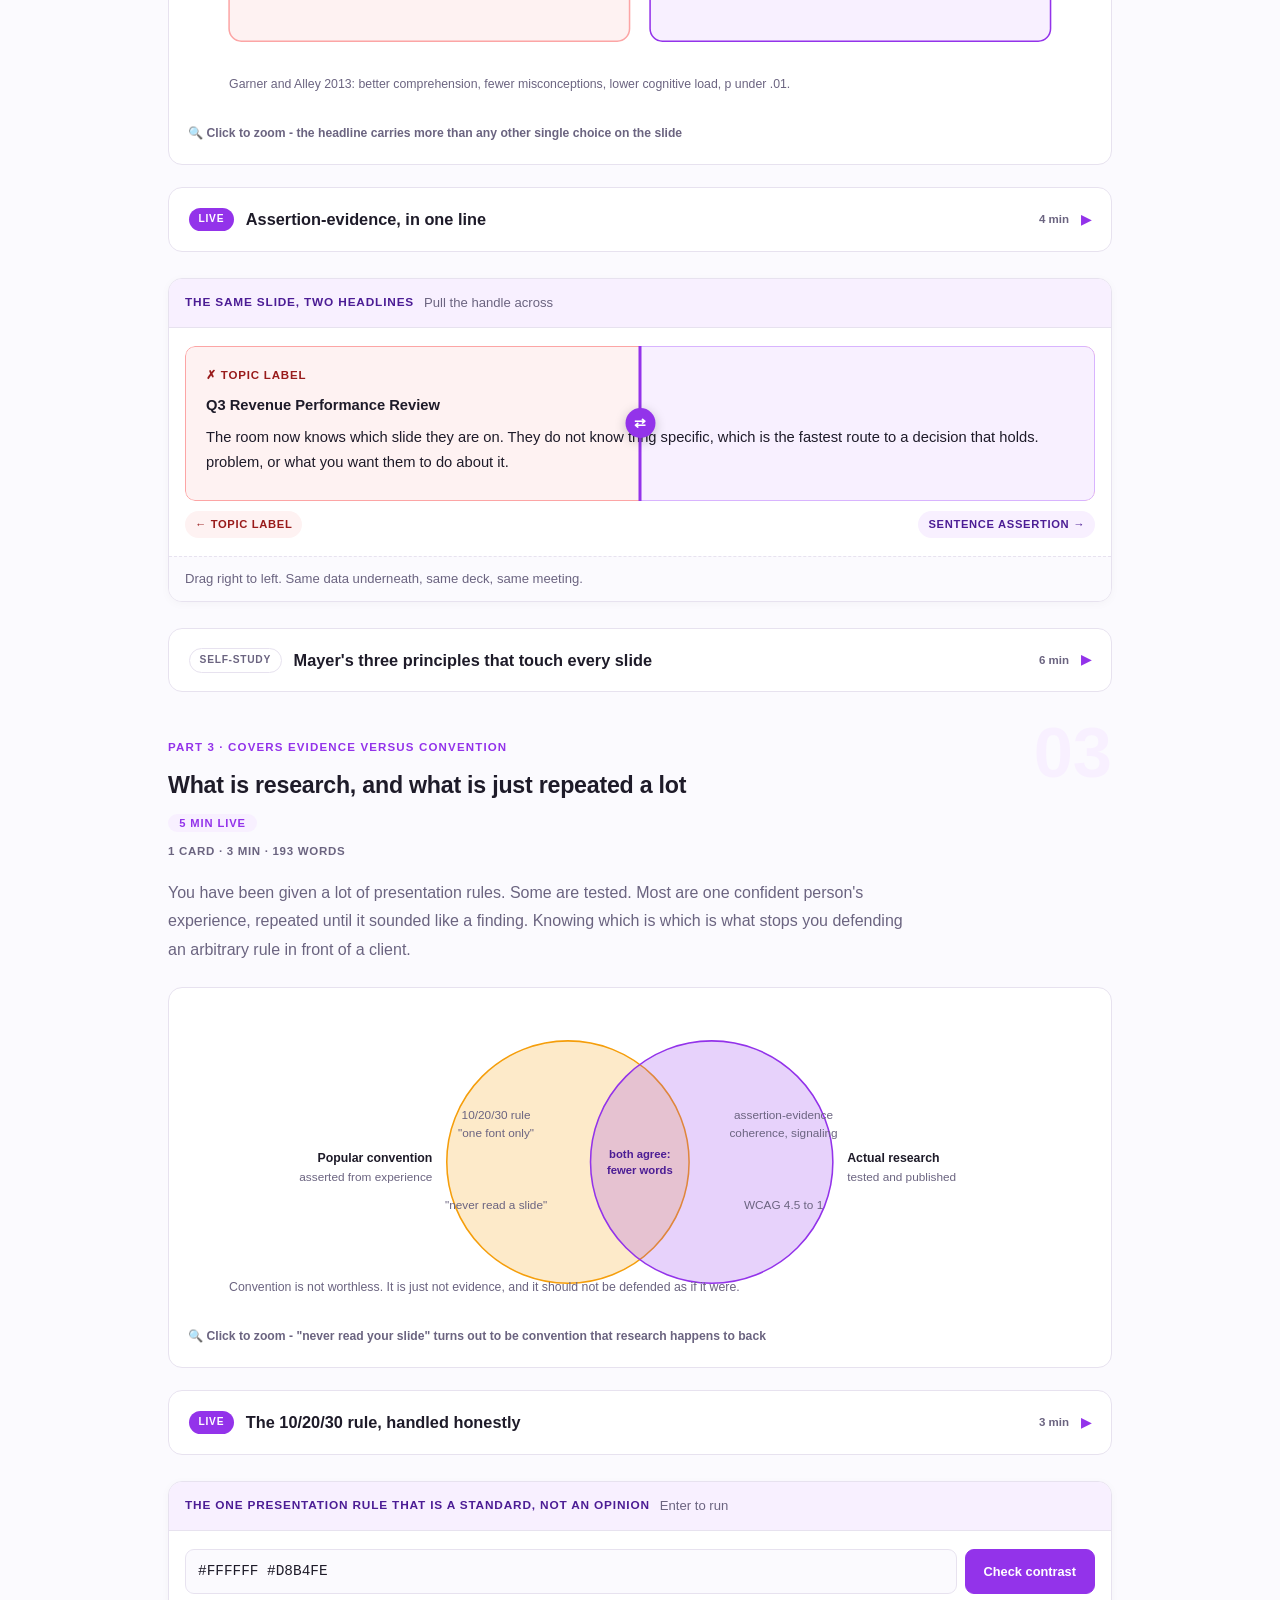
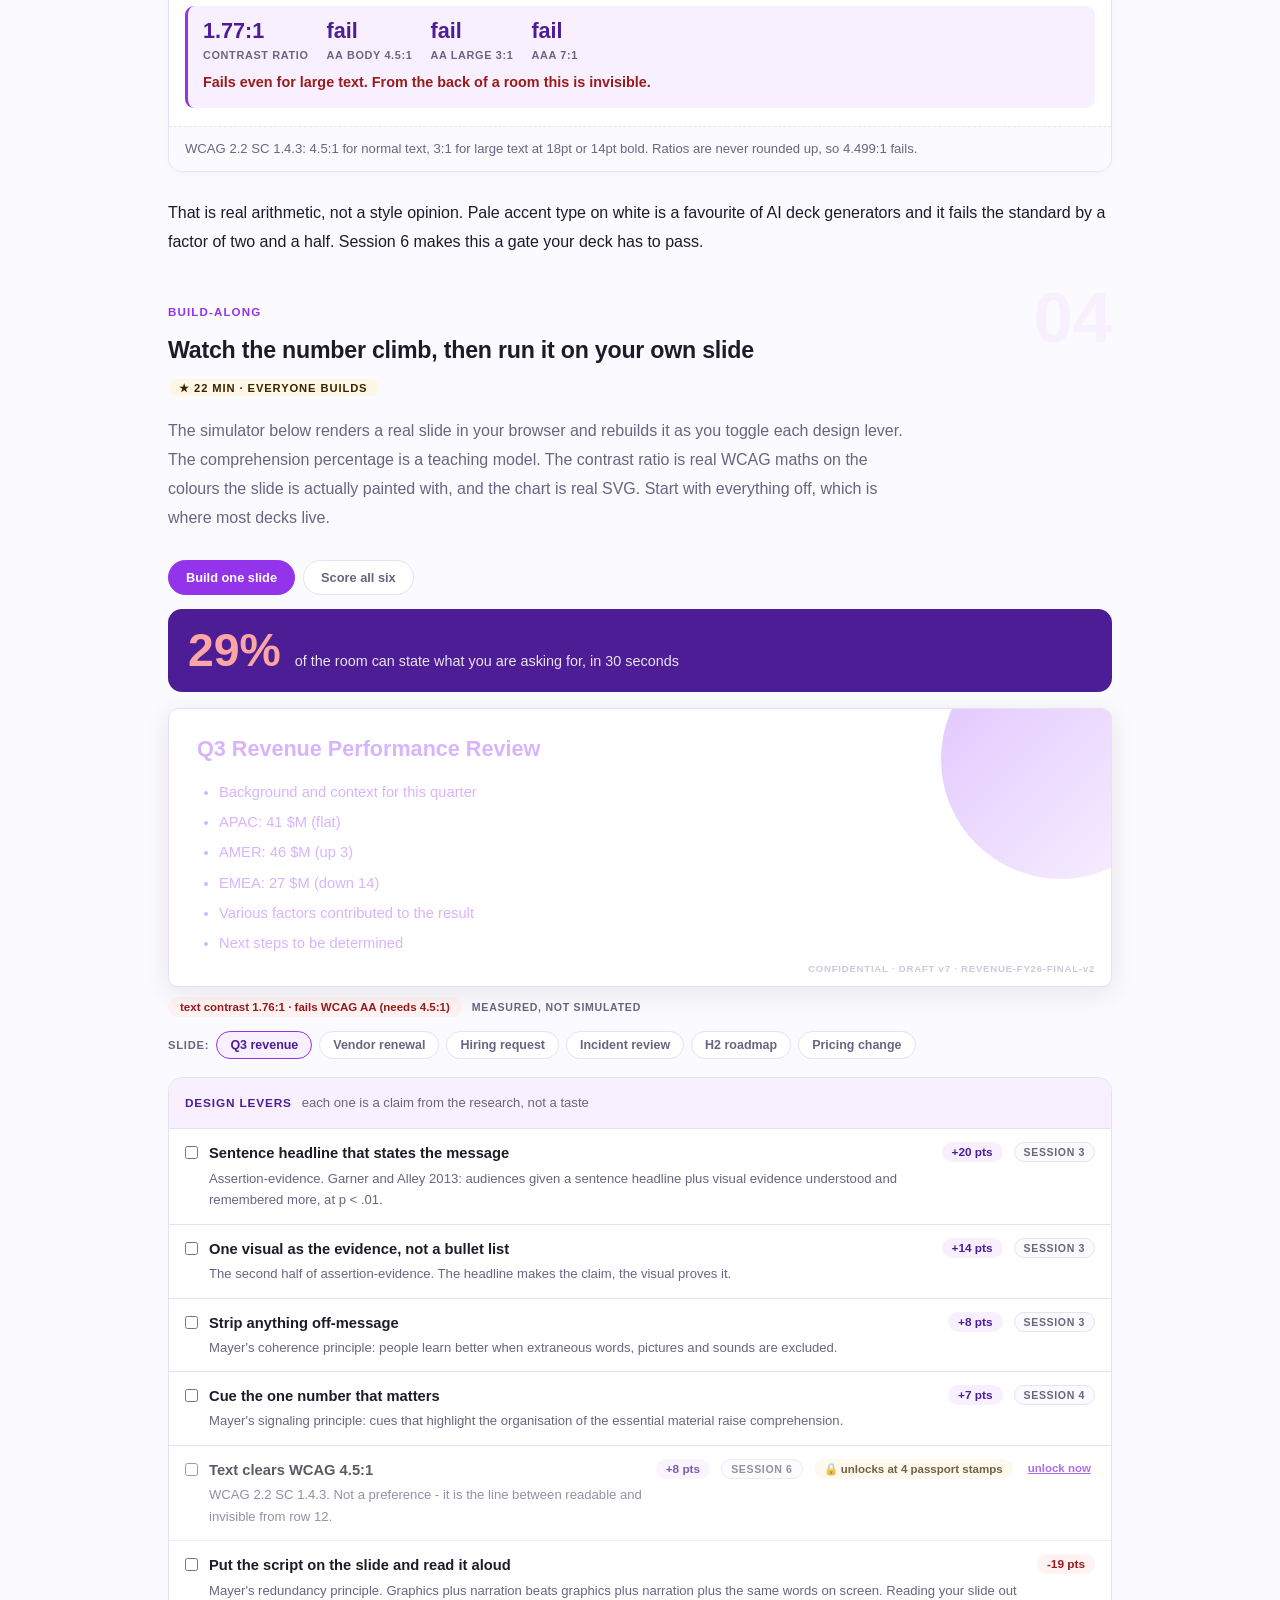
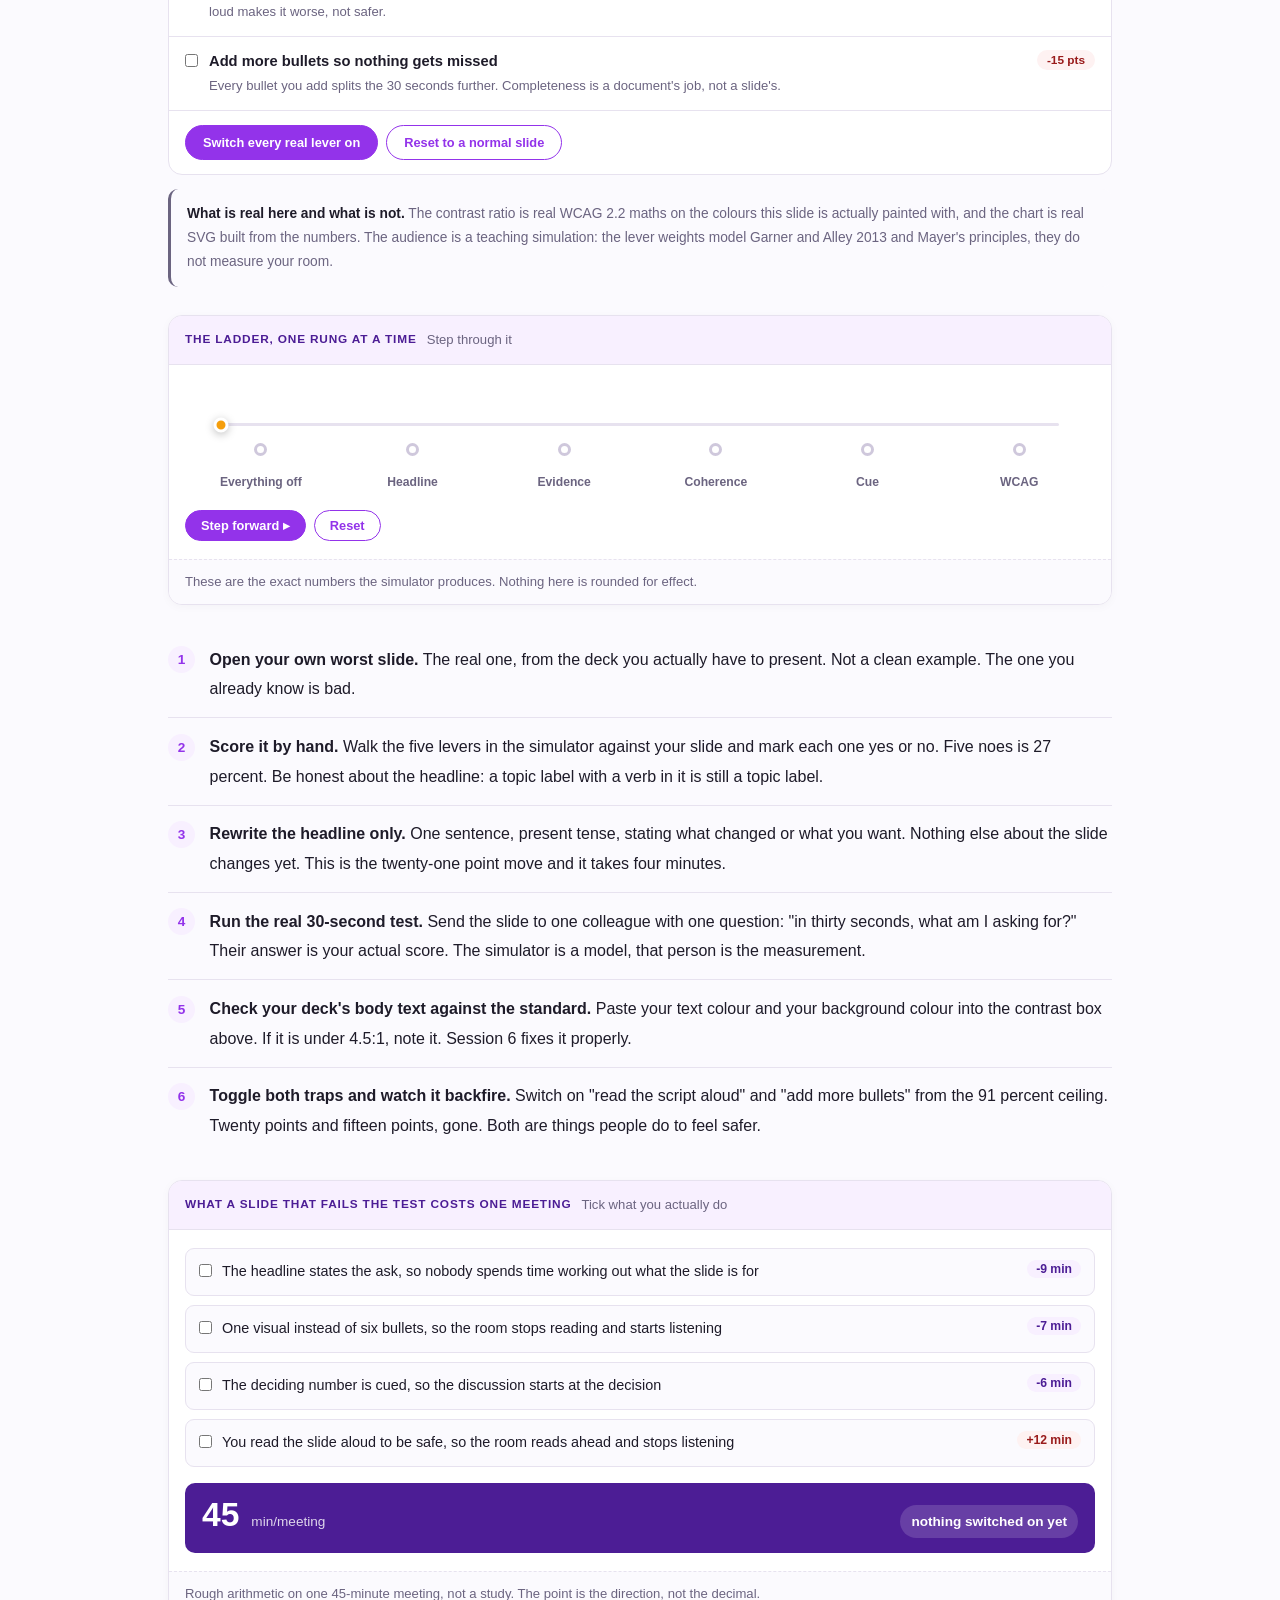
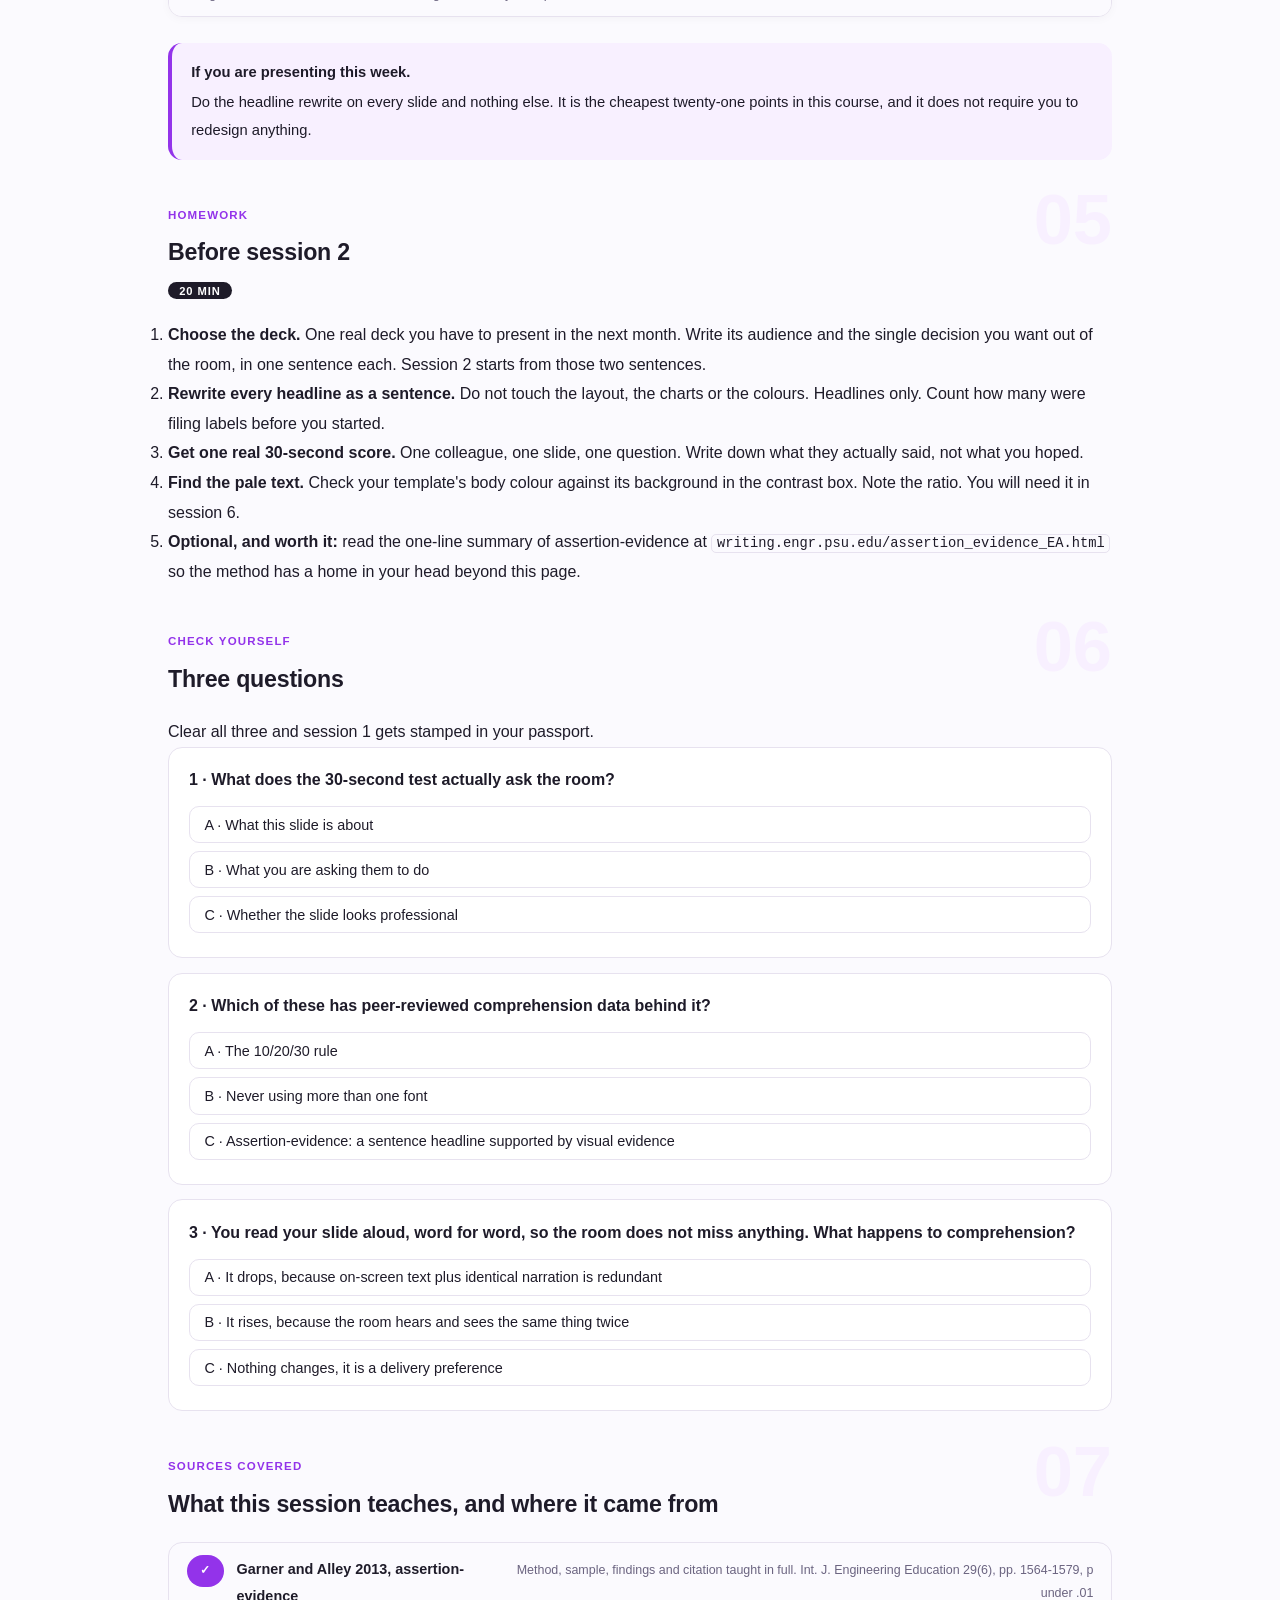
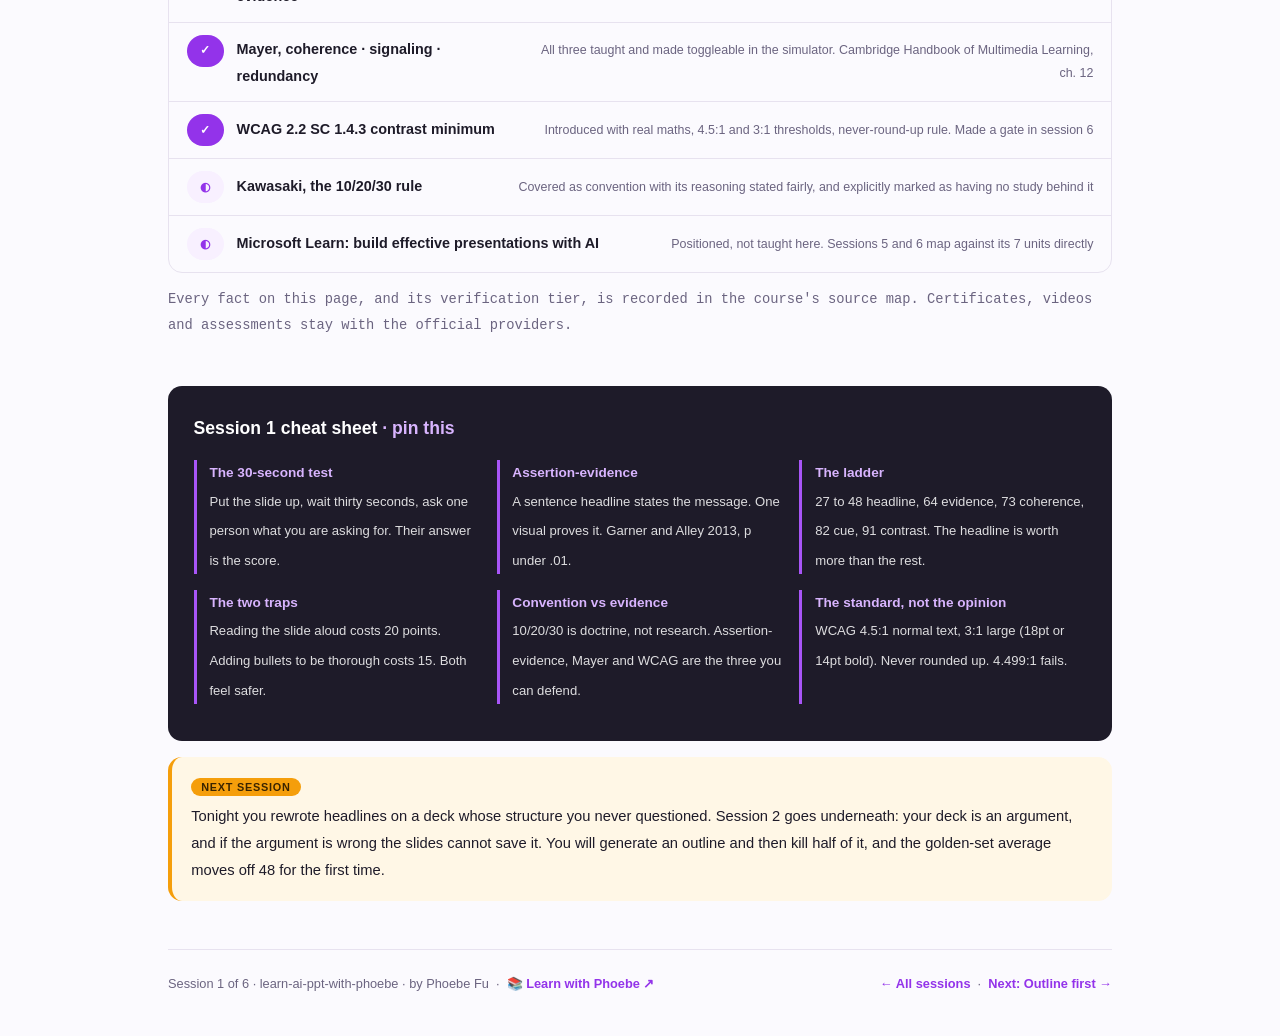
==== commit be76db2c: "Session pages: remove the internal source-map path A session page is a page a learner reads, so a bu" ====
--- a/courses/01-the-30-second-test.html
+++ b/courses/01-the-30-second-test.html
@@ -387,7 +387,7 @@
       <div class="covered-row"><span class="status pill light">◐</span><span class="name">Kawasaki, the 10/20/30 rule</span><span class="note">Covered as convention with its reasoning stated fairly, and explicitly marked as having no study behind it</span></div>
       <div class="covered-row"><span class="status pill light">◐</span><span class="name">Microsoft Learn: build effective presentations with AI</span><span class="note">Positioned, not taught here. Sessions 5 and 6 map against its 7 units directly</span></div>
     </div>
-    <p class="mono" style="margin-top:14px">Full source map with every URL: <span class="mono">materials/official-course-map.md</span> in this repo. Certificates, videos and assessments stay with the official providers.</p>
+    <p class="mono" style="margin-top:14px">Every fact on this page, and its verification tier, is recorded in the course's source map. Certificates, videos and assessments stay with the official providers.</p>
   </section>
 
   <!-- ============ CHEAT SHEET ============ -->
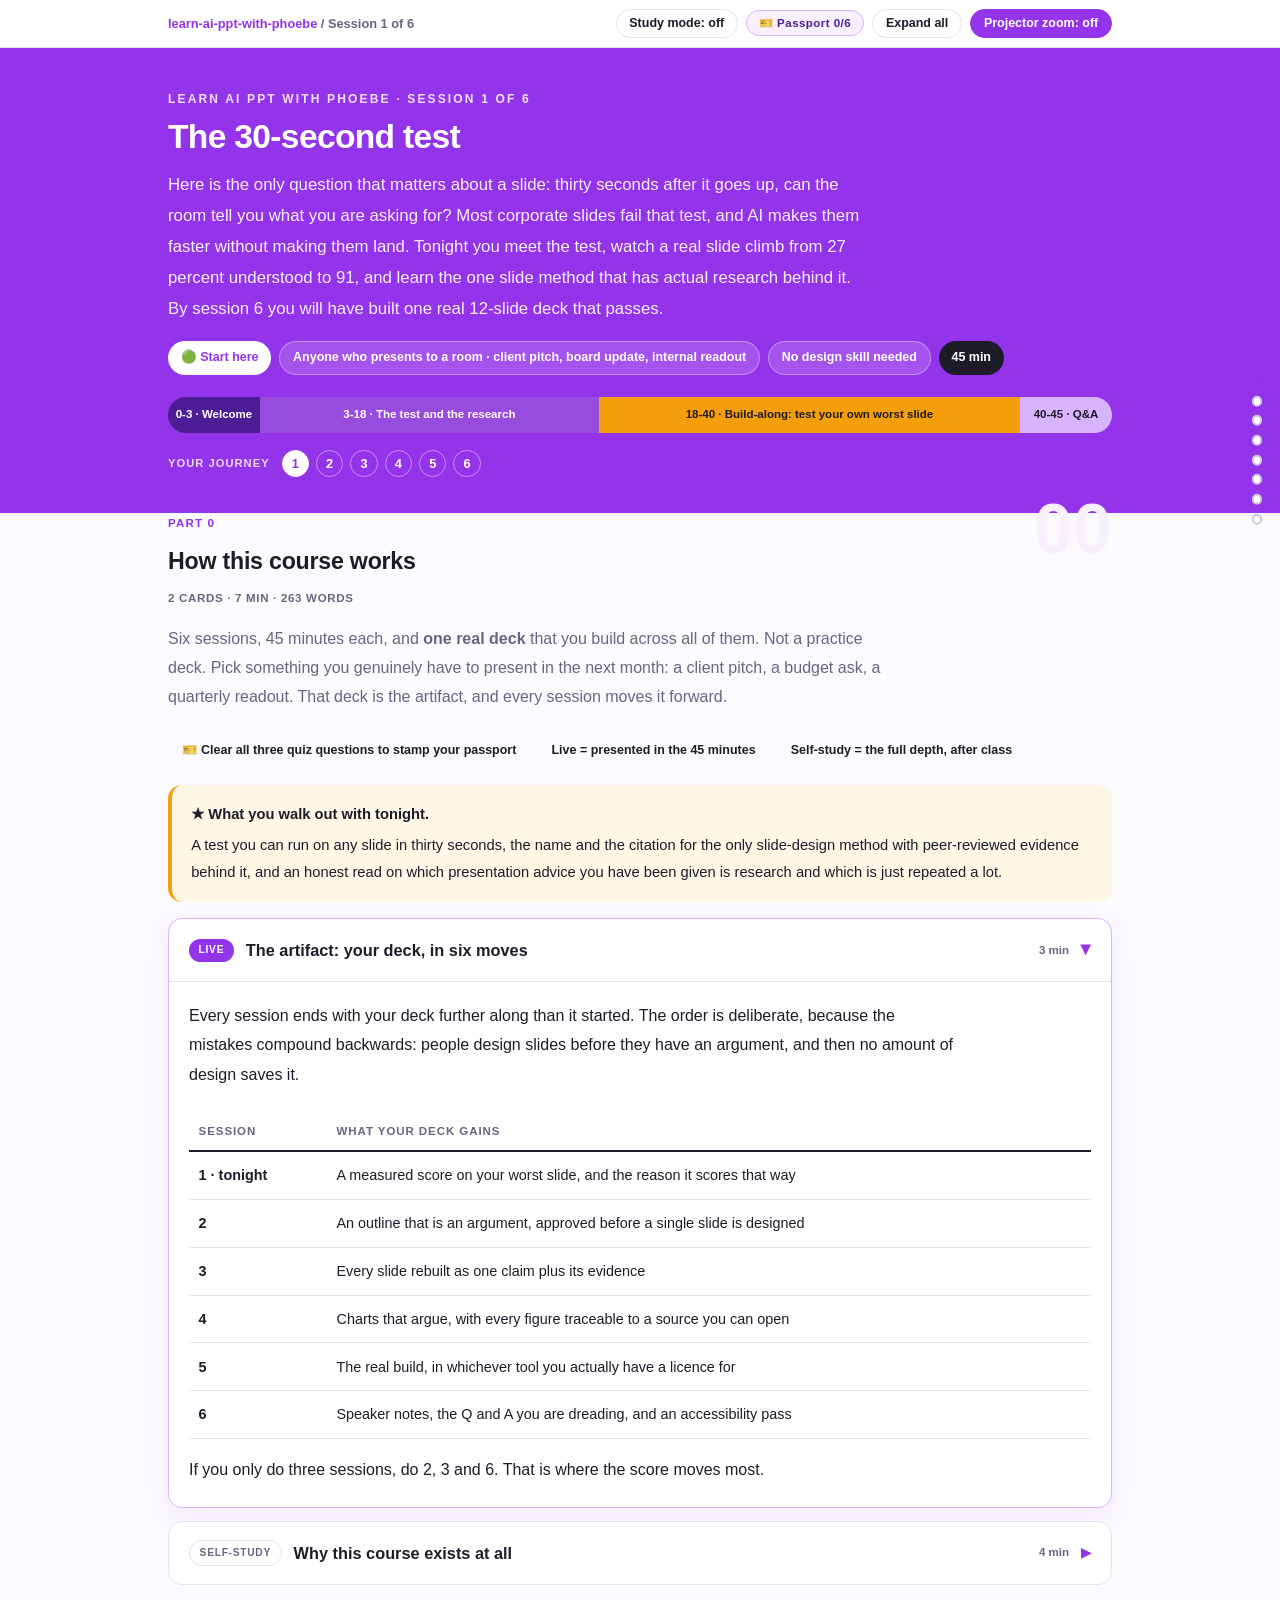
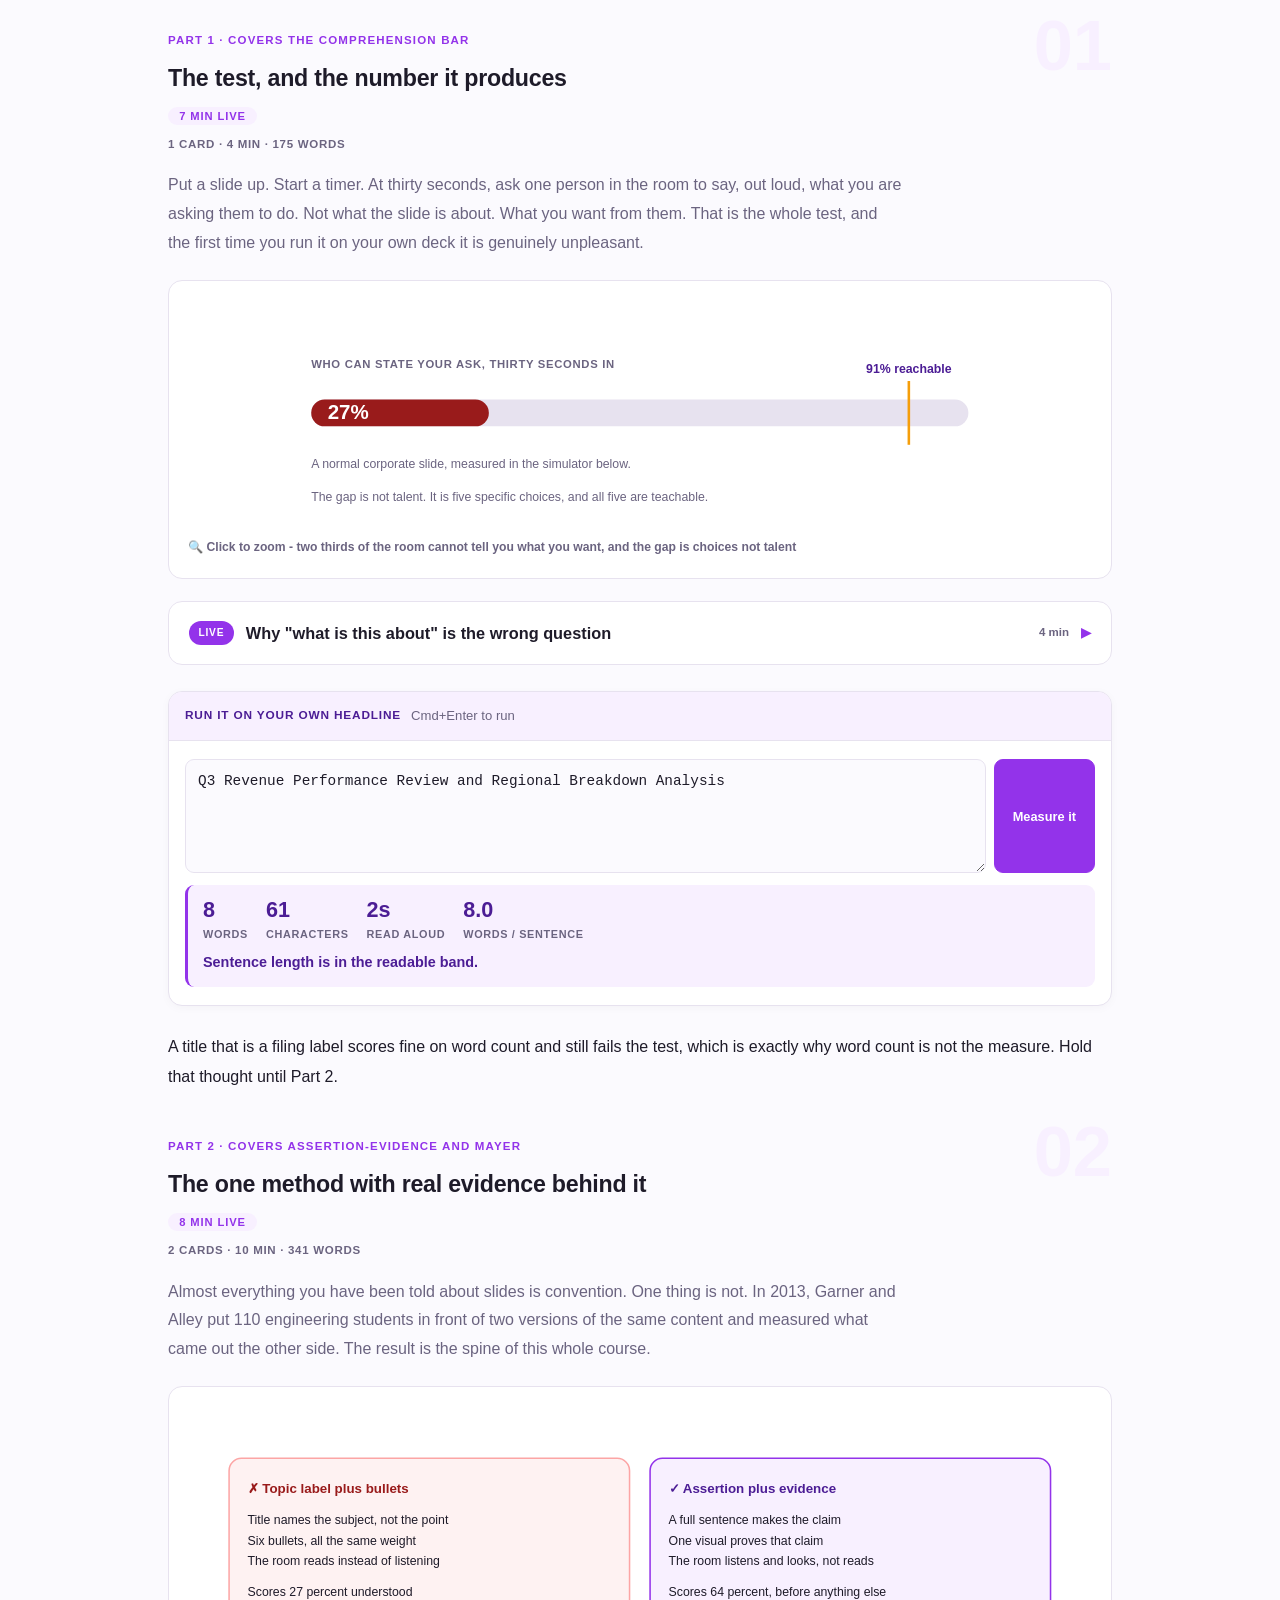
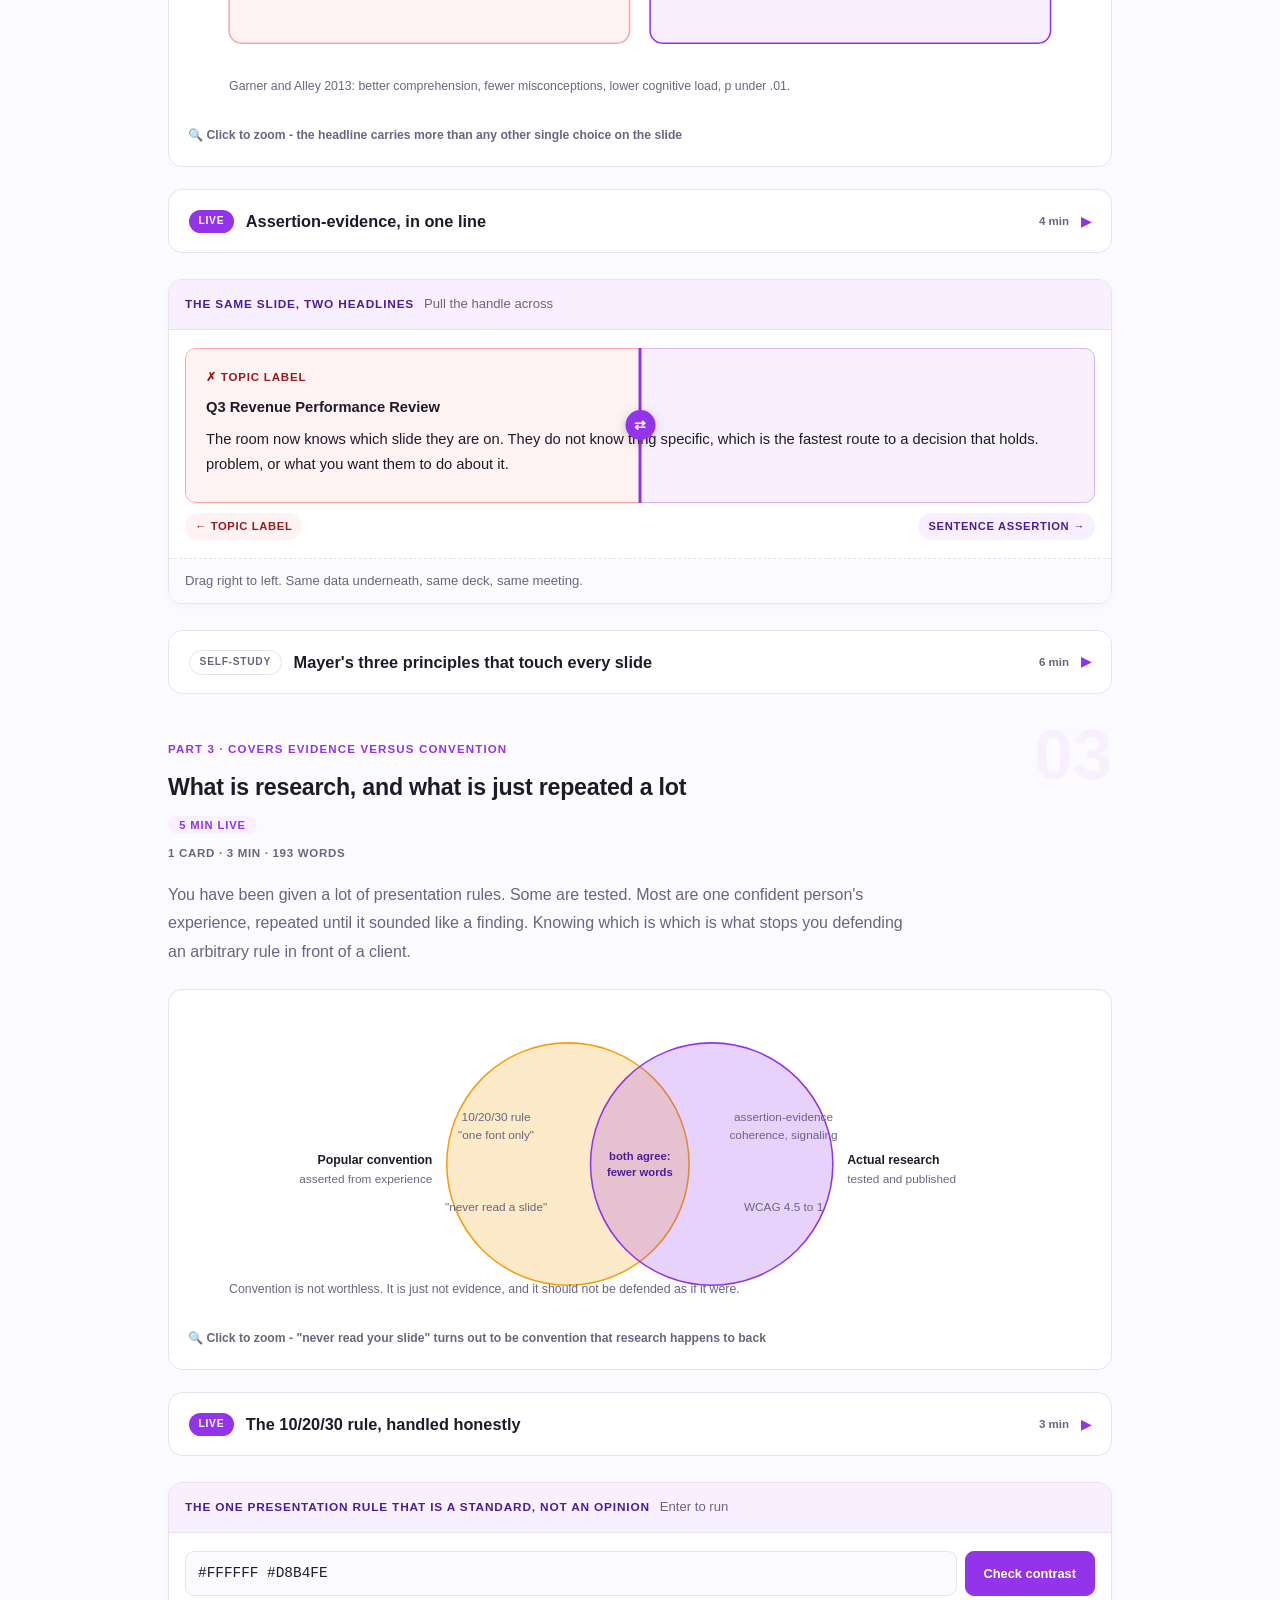
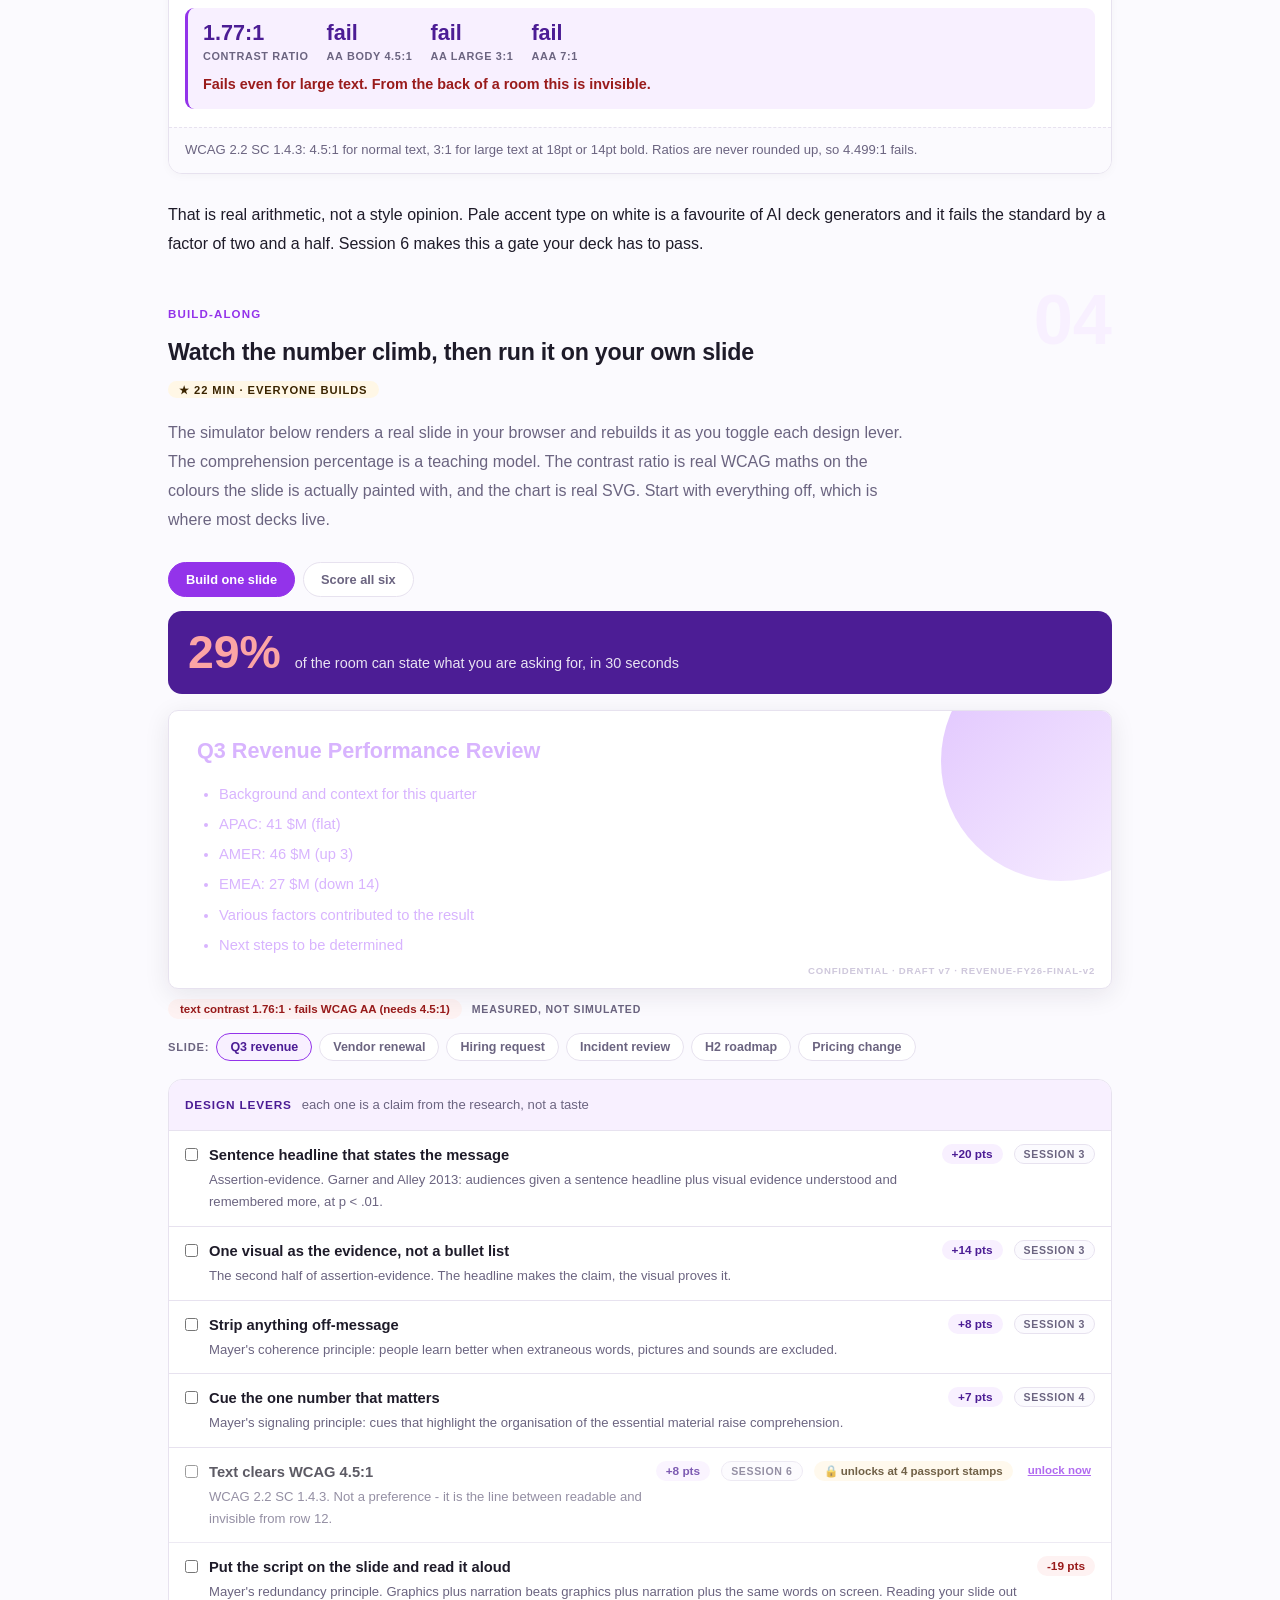
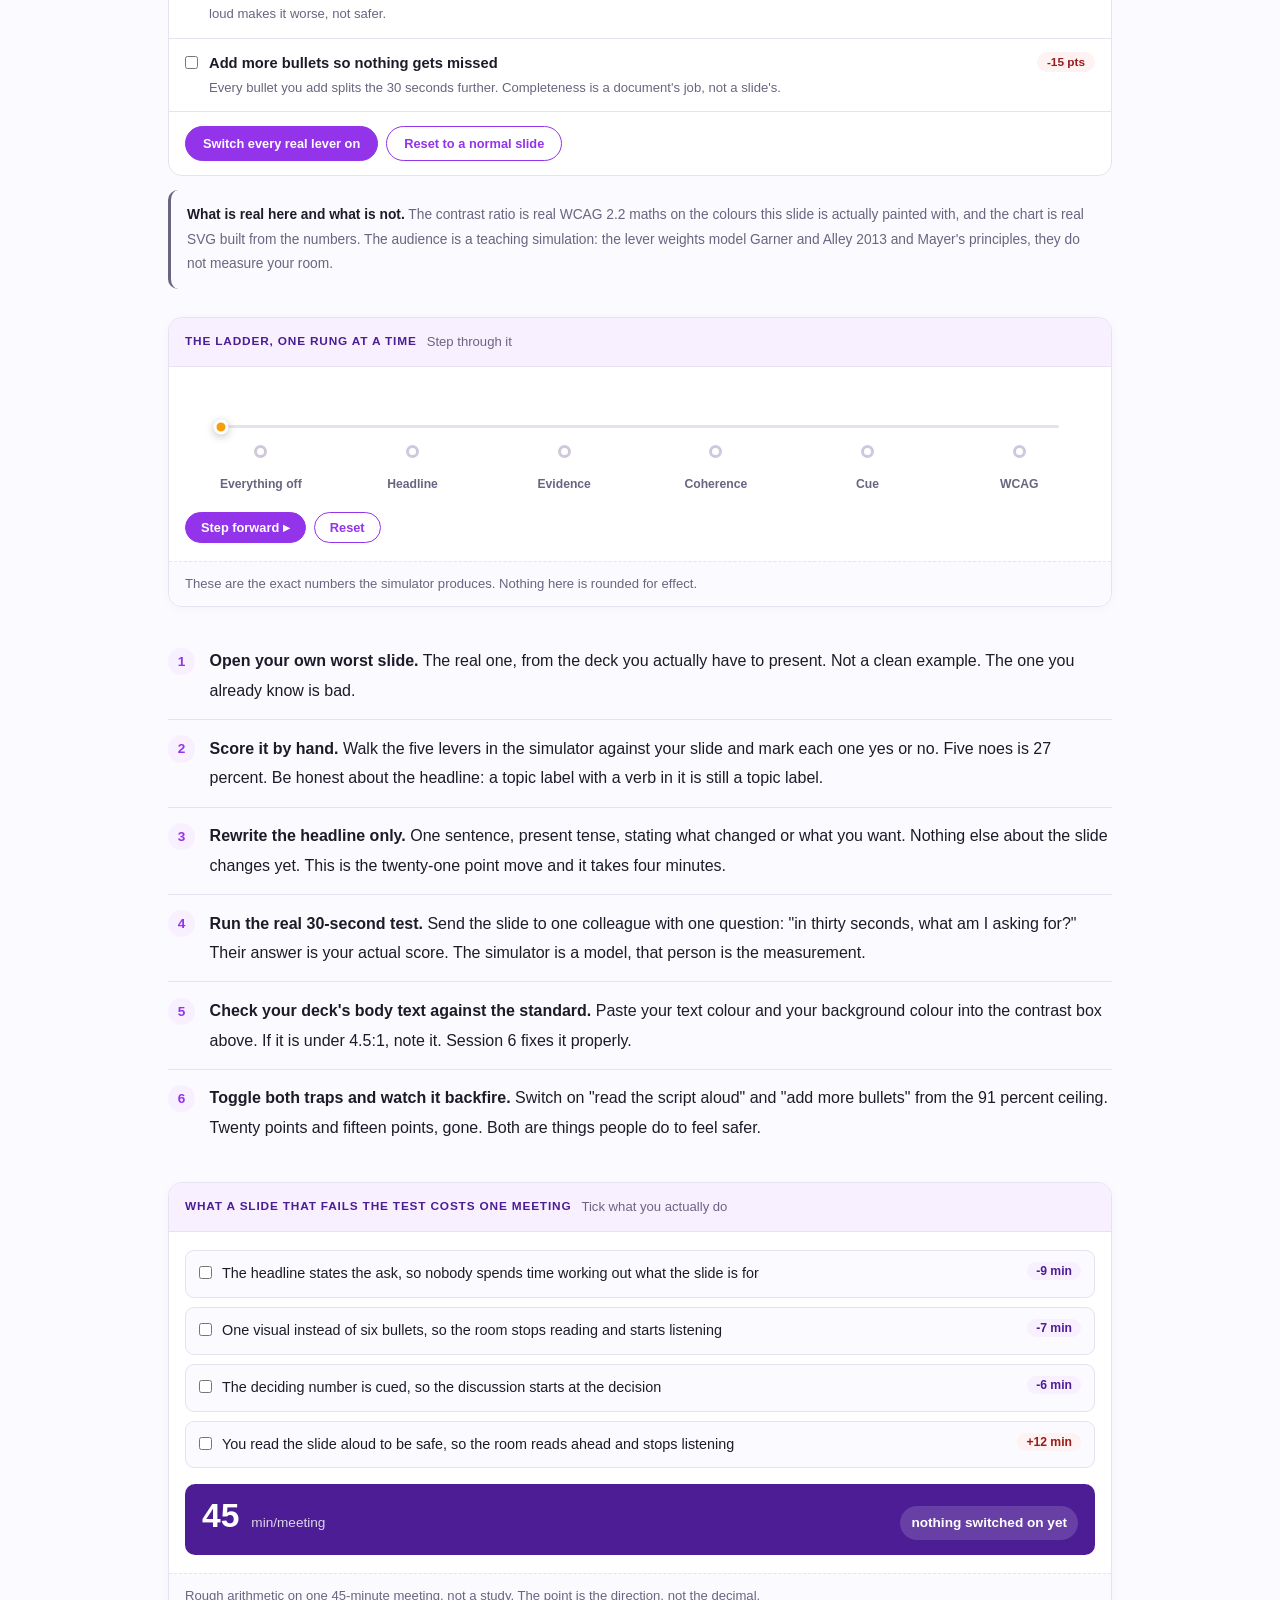
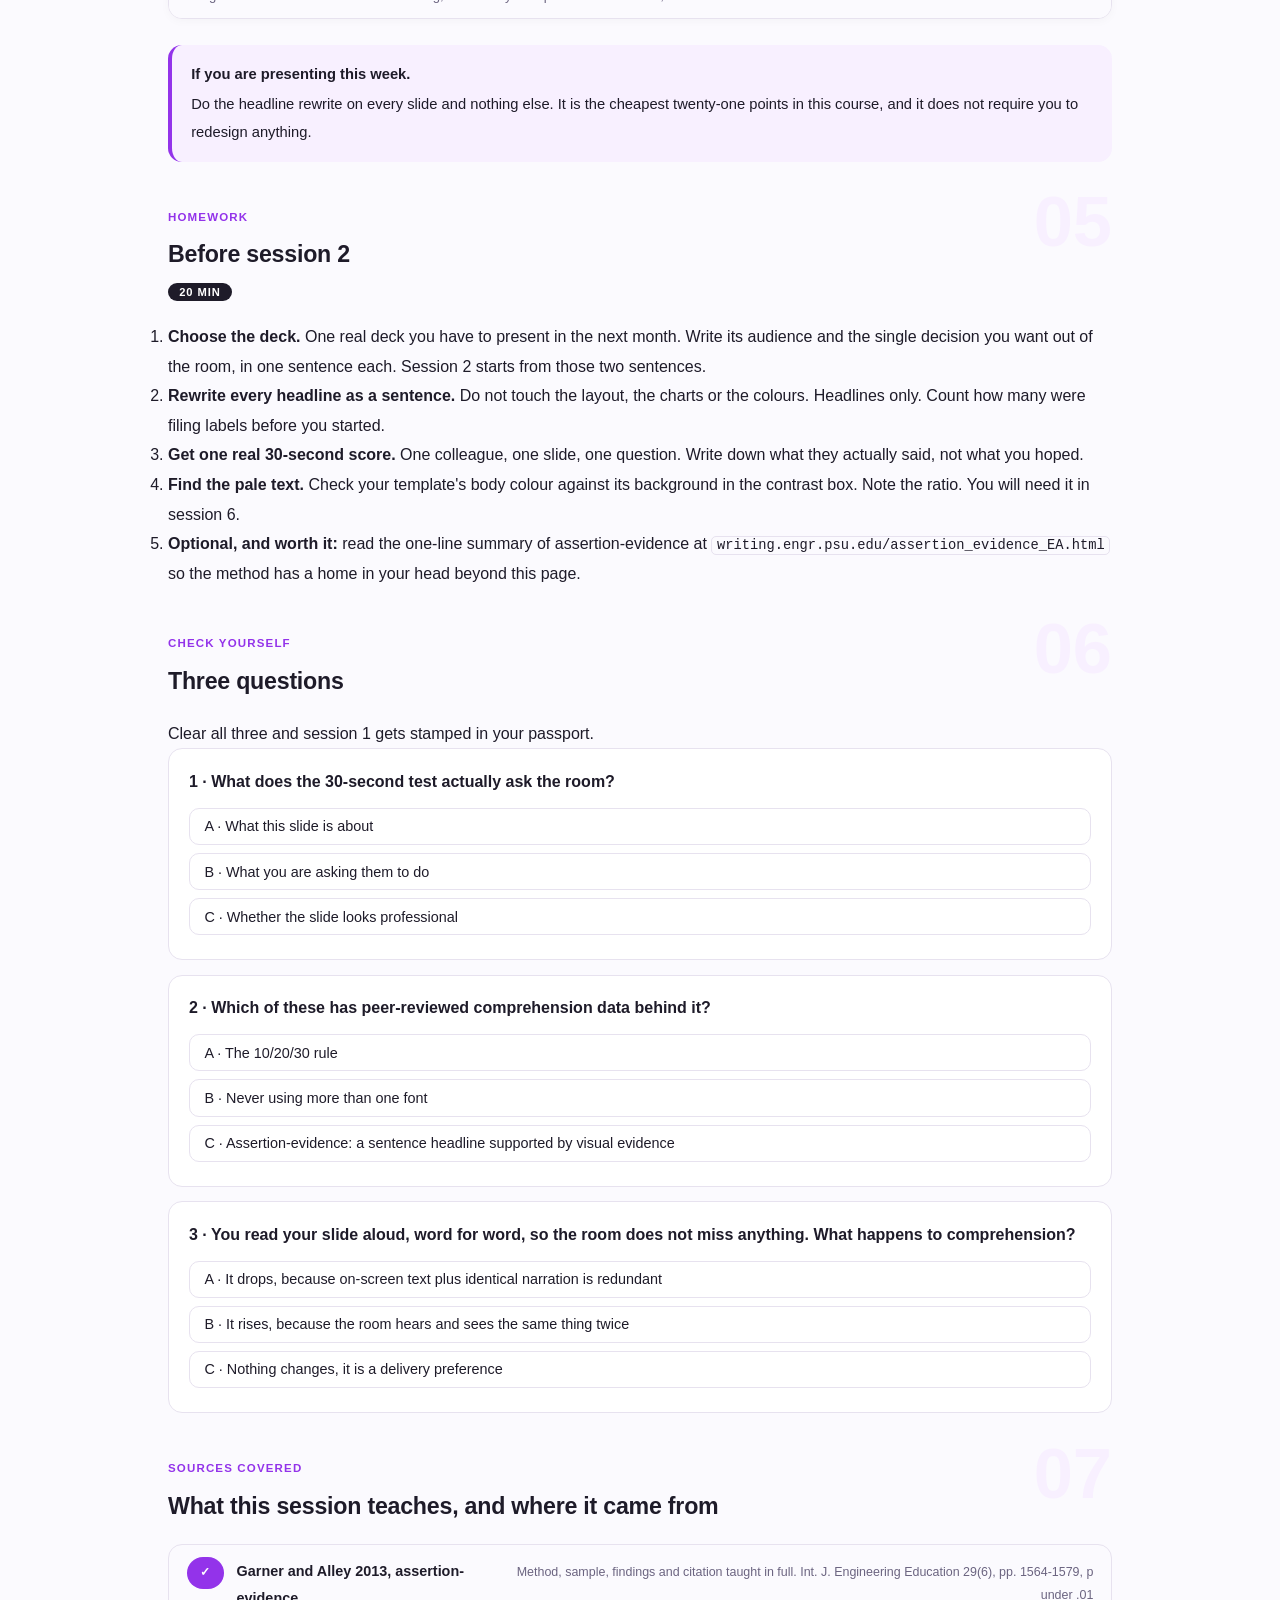
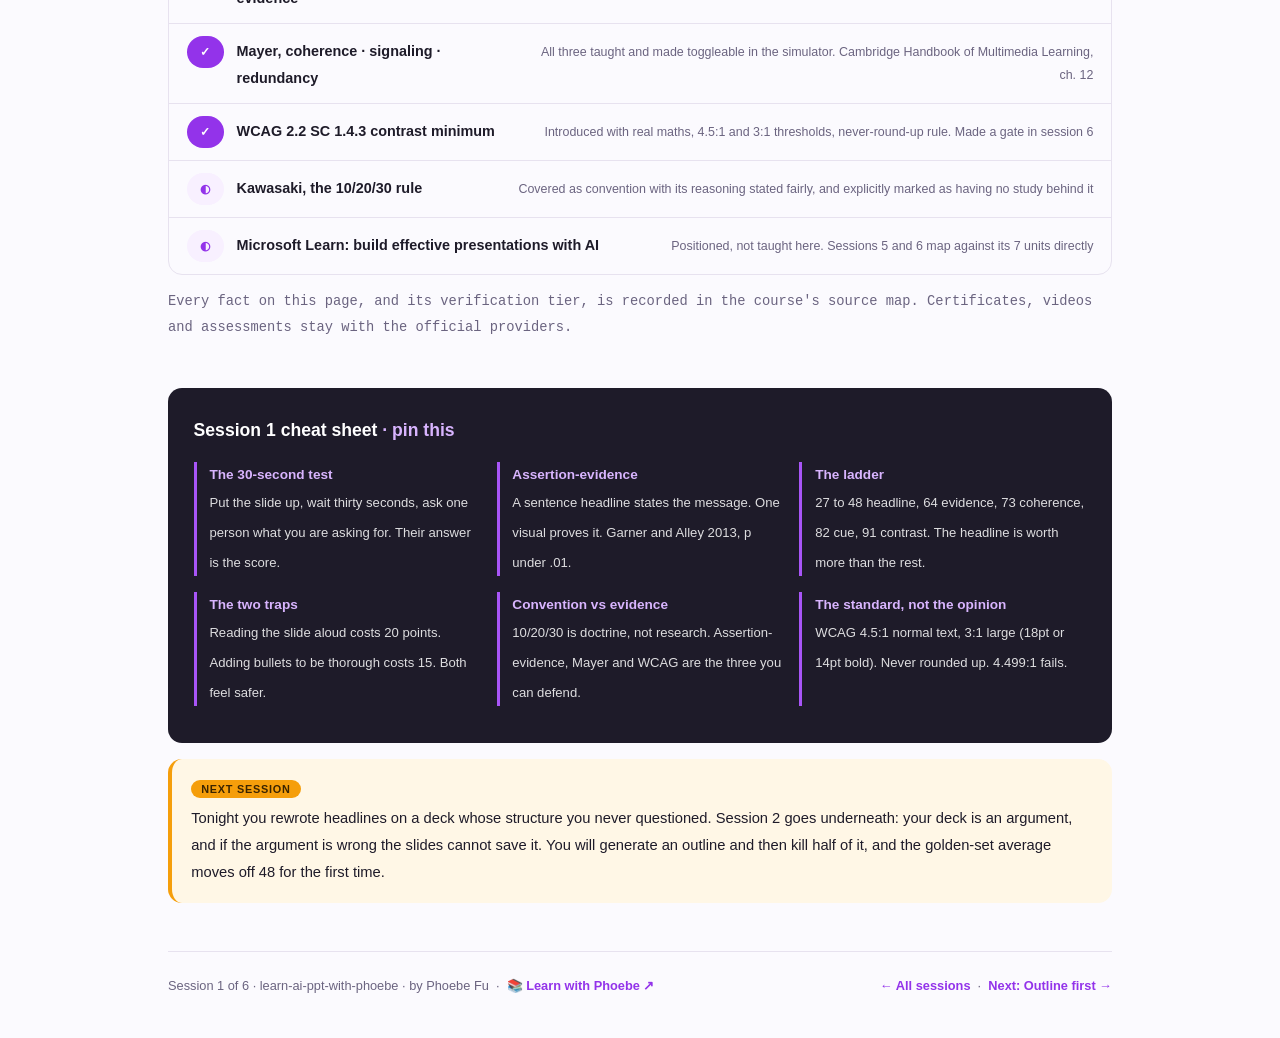
==== commit d983a1f7: "Layout: code boxes stack under step text; toolbar is one row Shared-template defect, live estate-wid" ====
--- a/courses/01-the-30-second-test.html
+++ b/courses/01-the-30-second-test.html
@@ -19,7 +19,7 @@
 <meta name="twitter:image" content="https://phoebefu6.github.io/learn-ai-ppt-with-phoebe/assets/og-cover.png">
 <!-- social:end -->
 <title>Session 1 · The 30-second test - learn ai ppt with phoebe</title>
-<link rel="stylesheet" href="../assets/style.css?v=3">
+<link rel="stylesheet" href="../assets/style.css?v=5">
 </head>
 <body>
 
--- a/assets/style.css
+++ b/assets/style.css
@@ -86,8 +86,9 @@
   border-bottom: 1px solid var(--hairline);
   padding: .55rem 0;
 }
-.toolbar .wrap { display: flex; align-items: center; gap: .6rem; }
-.toolbar .crumb { font-size: .8rem; color: var(--muted); font-weight: 600; margin-right: auto; }
+.toolbar .wrap { display: flex; align-items: center; gap: .5rem; flex-wrap: nowrap; }
+.toolbar .crumb { font-size: .8rem; color: var(--muted); font-weight: 600; margin-right: auto; min-width: 0; white-space: nowrap; overflow: hidden; text-overflow: ellipsis; }
+.toolbar .btn { white-space: nowrap; flex: none; padding: .38rem .8rem; font-size: .78rem; line-height: 1.2; }
 .toolbar .crumb a { color: var(--indigo); text-decoration: none; }
 .btn {
   border: 1px solid var(--hairline);
@@ -287,11 +288,15 @@
 /* ---------- demo steps ---------- */
 .steps { counter-reset: step; margin: .6rem 0 1rem; }
 .step {
-  display: flex;
-  gap: .9rem;
+  display: grid;
+  grid-template-columns: max-content minmax(0, 1fr);
+  column-gap: .9rem;
+  row-gap: .2rem;
   padding: .85rem 0;
   border-bottom: .5px solid var(--hairline);
 }
+.step > * { grid-column: 2; min-width: 0; }
+.step > .prompt-box { margin: .8rem 0 .4rem; }
 .step:last-child { border-bottom: none; }
 .step::before {
   counter-increment: step;
@@ -795,7 +800,10 @@
   /* 44px tap targets */
   details.card summary { min-height: 44px; }
   .qopt { min-height: 44px; display: flex; align-items: center; padding: .7rem .9rem; }
-  .toolbar .btn, .pagefoot a { min-height: 44px; display: inline-flex; align-items: center; }
+  .toolbar .btn, .pagefoot a { min-height: 44px; display: inline-flex; align-items: center; justify-content: center; }
+  .toolbar .crumb, .toolbar #zoom-toggle { display: none; }
+  .toolbar .btn { flex: 1 1 0; padding: .3rem .4rem; font-size: .72rem; }
+  table.clean { display: block; overflow-x: auto; -webkit-overflow-scrolling: touch; }
 }
 
 @media (max-width: 640px) {
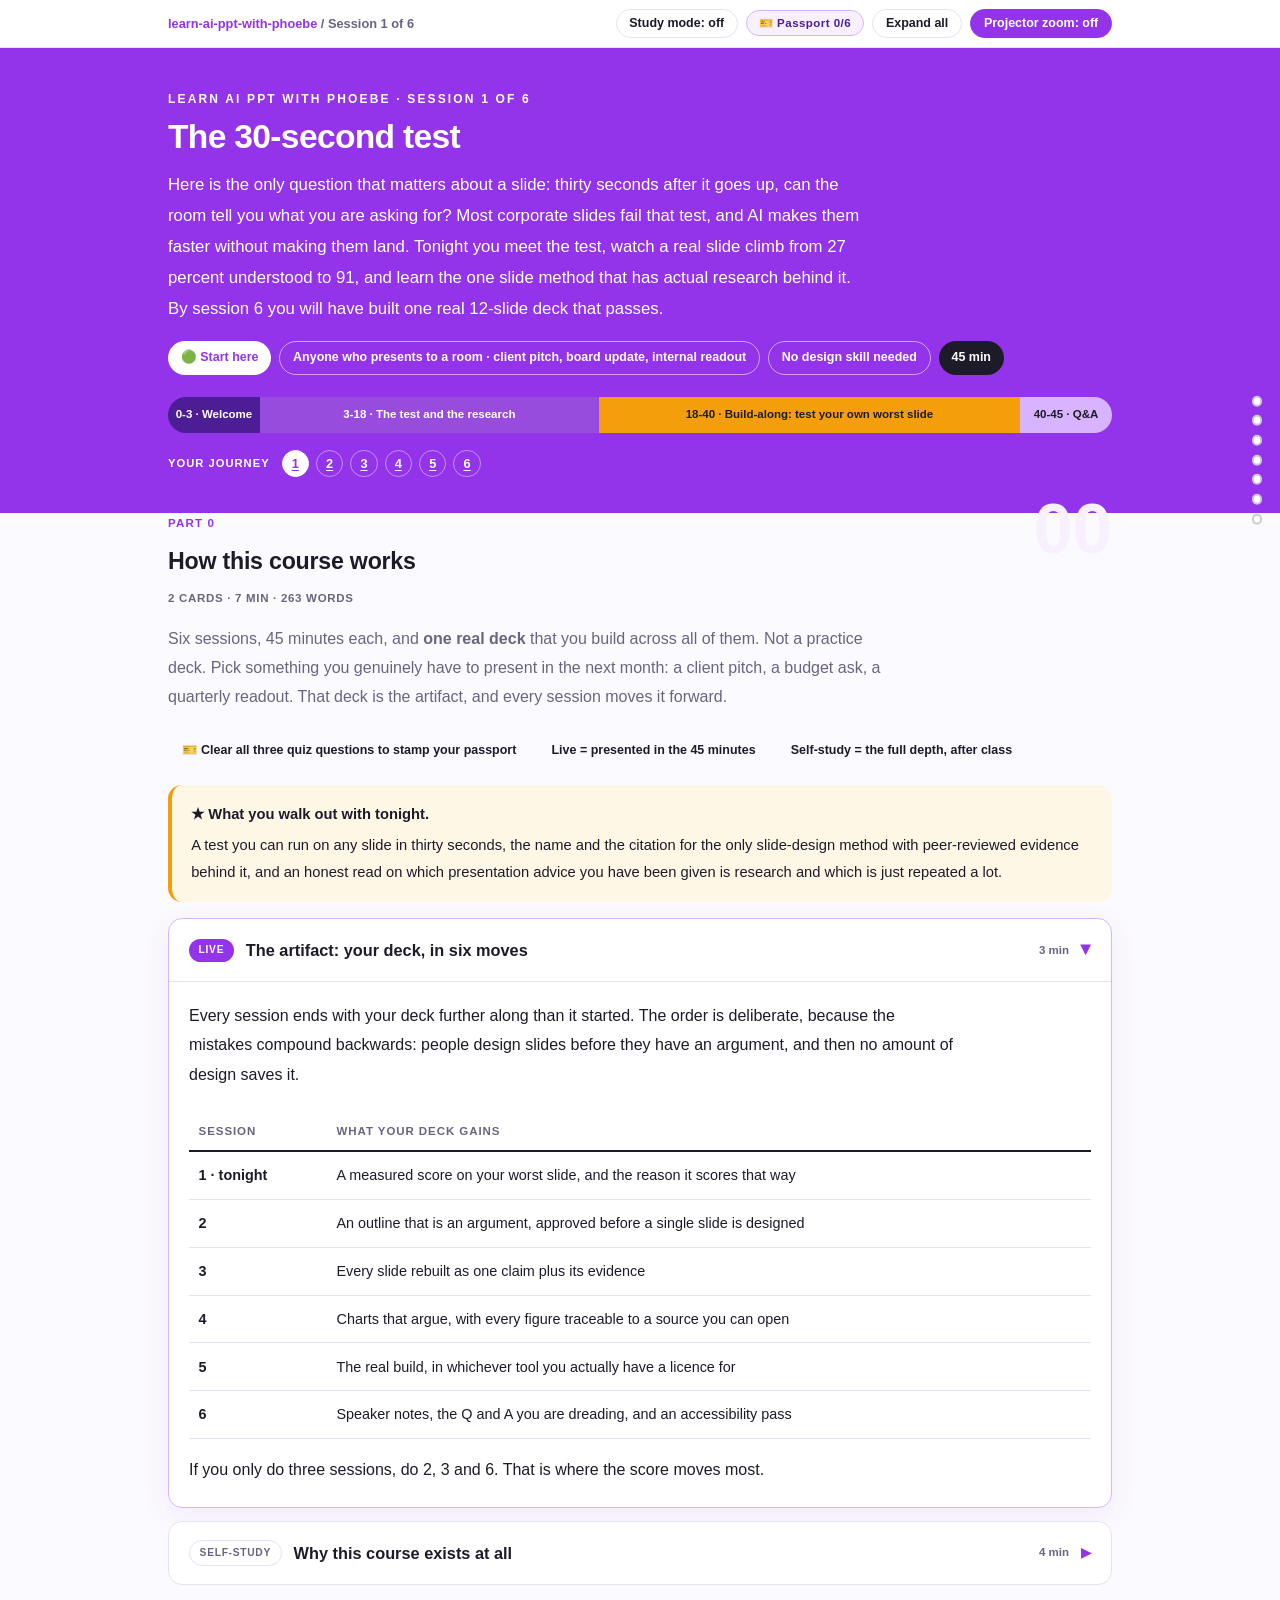
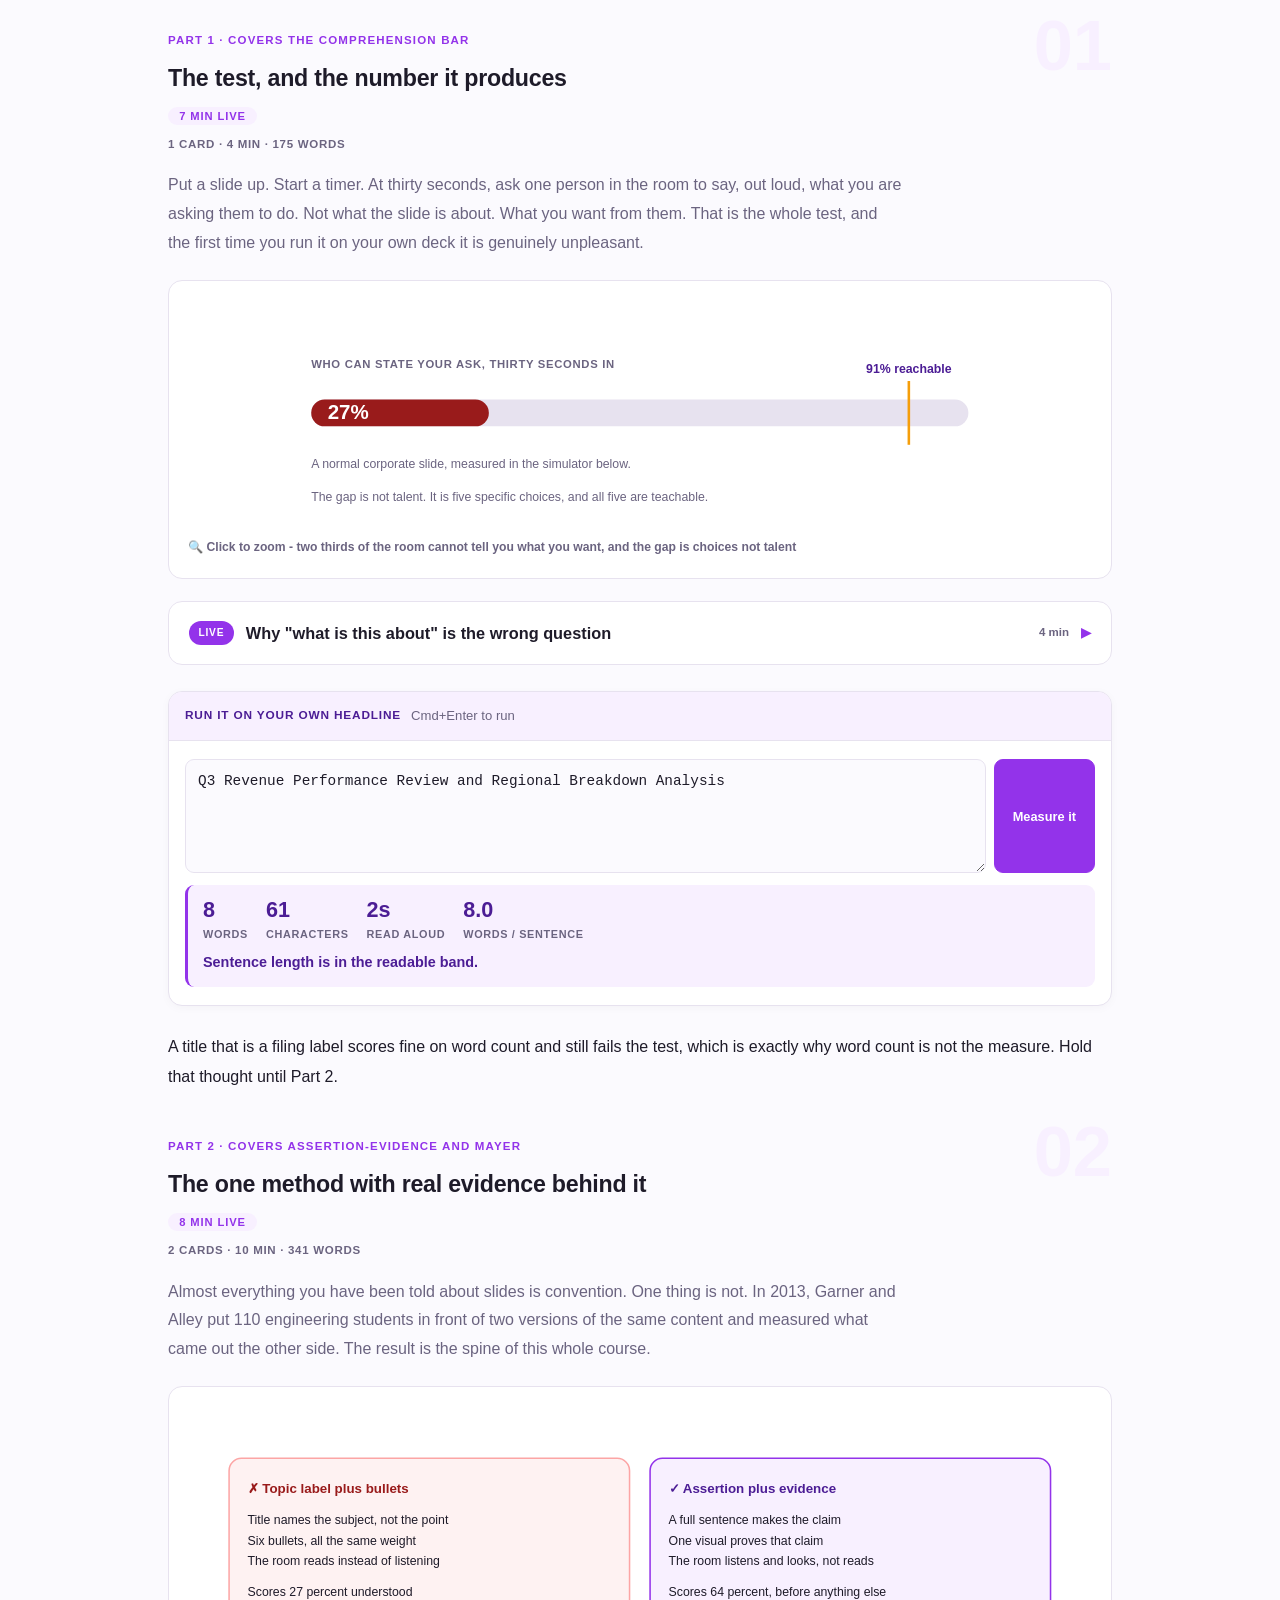
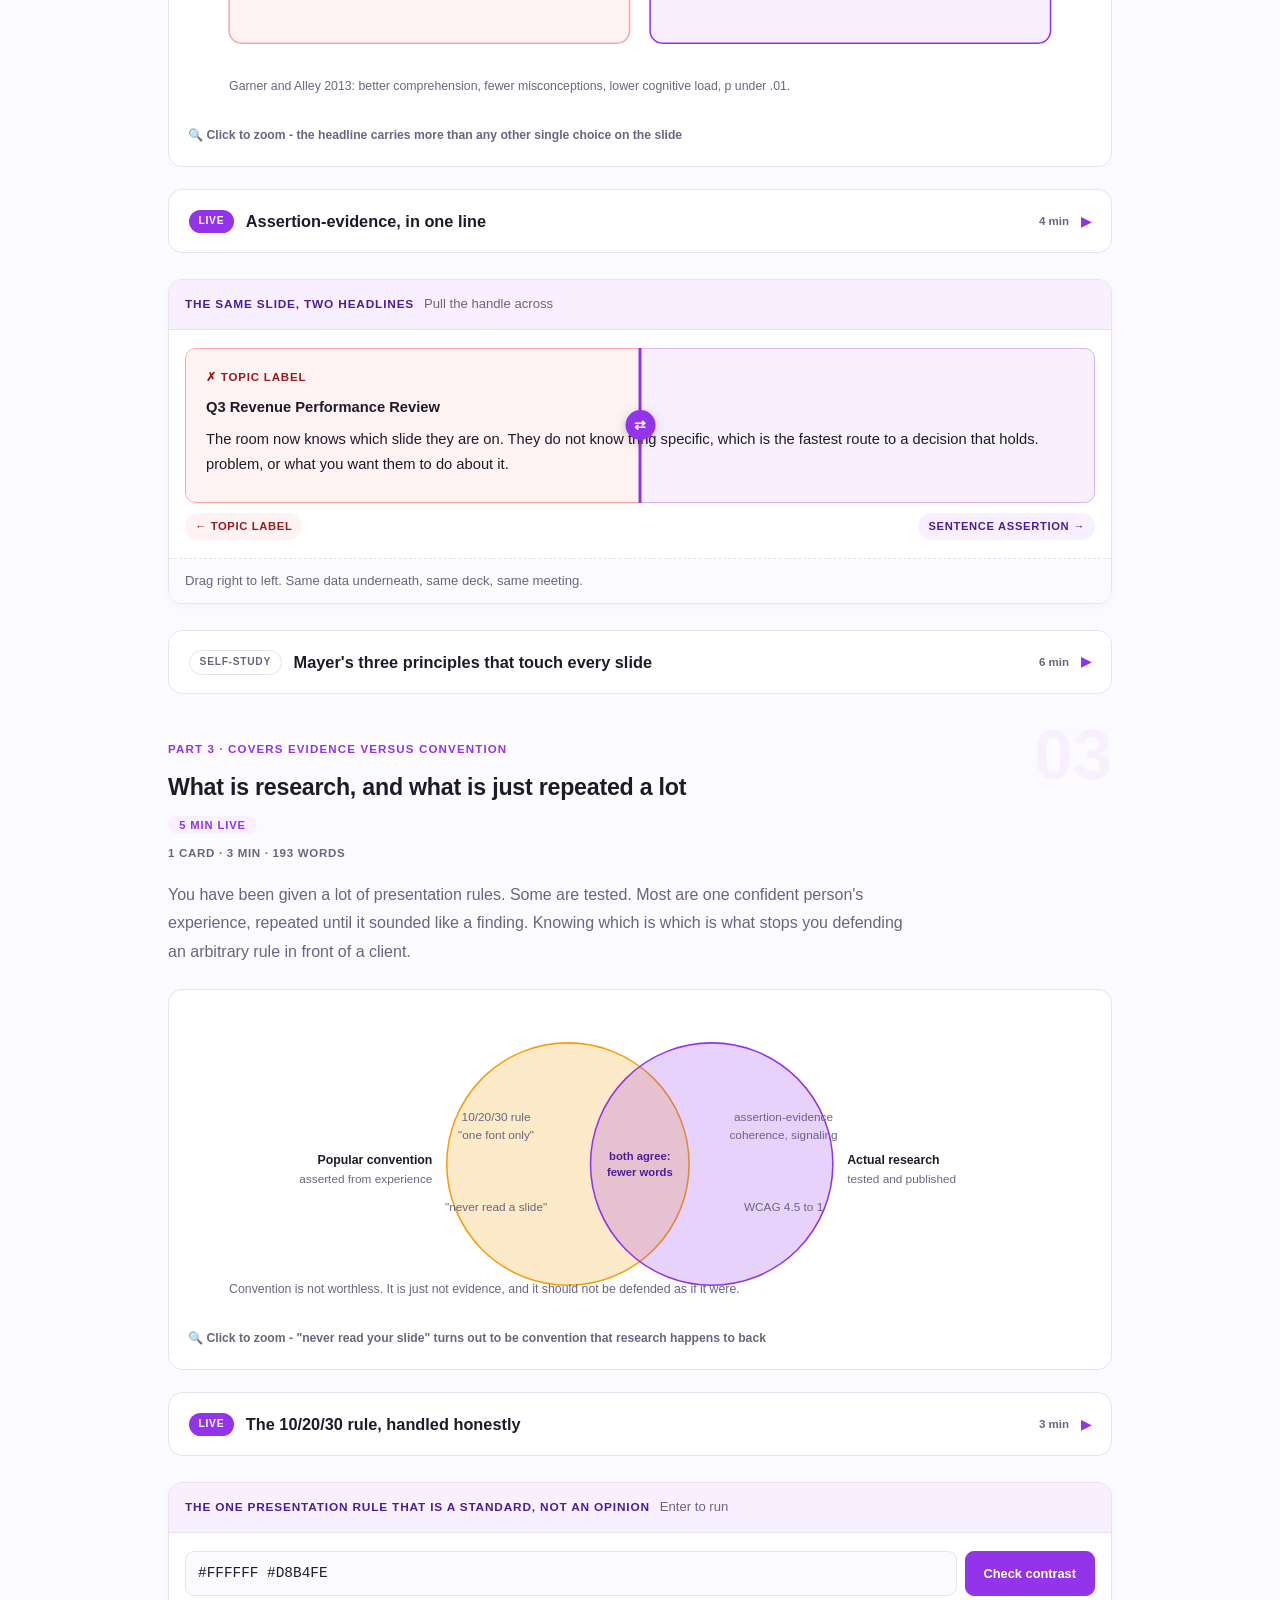
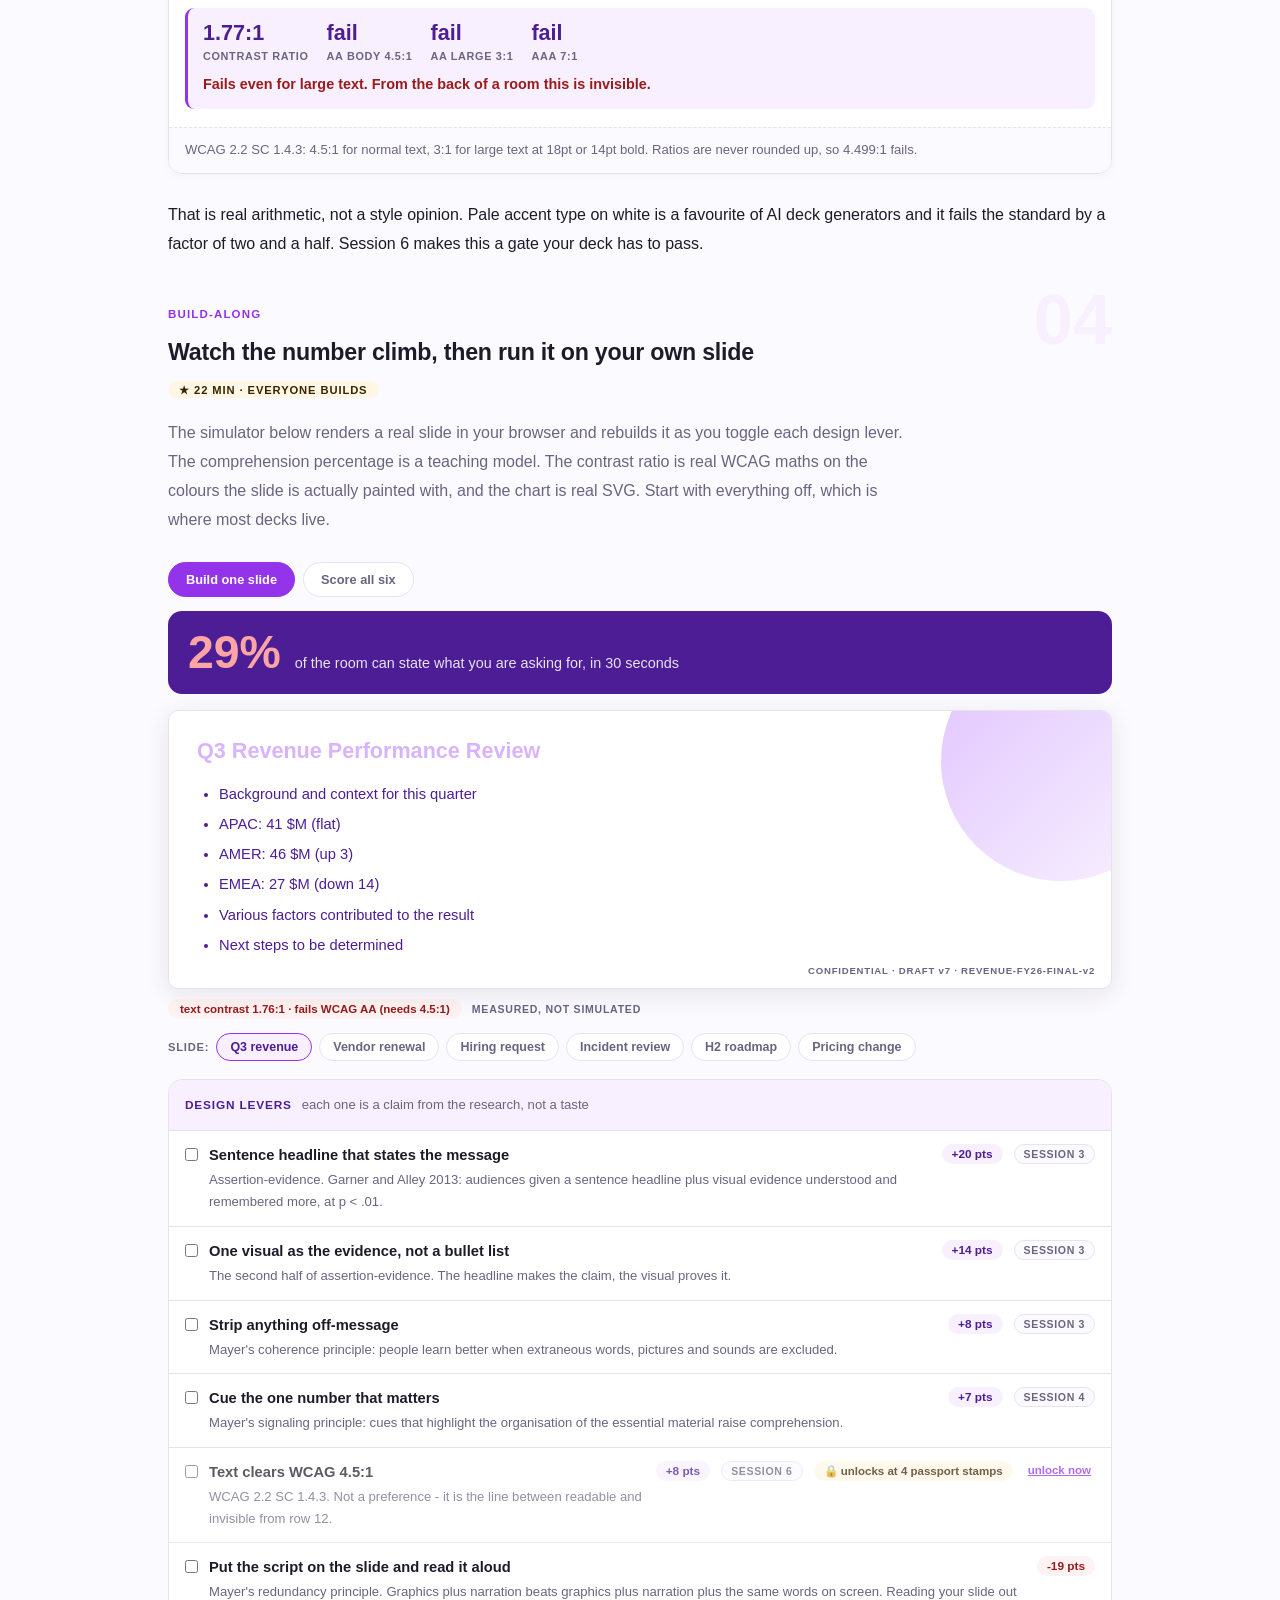
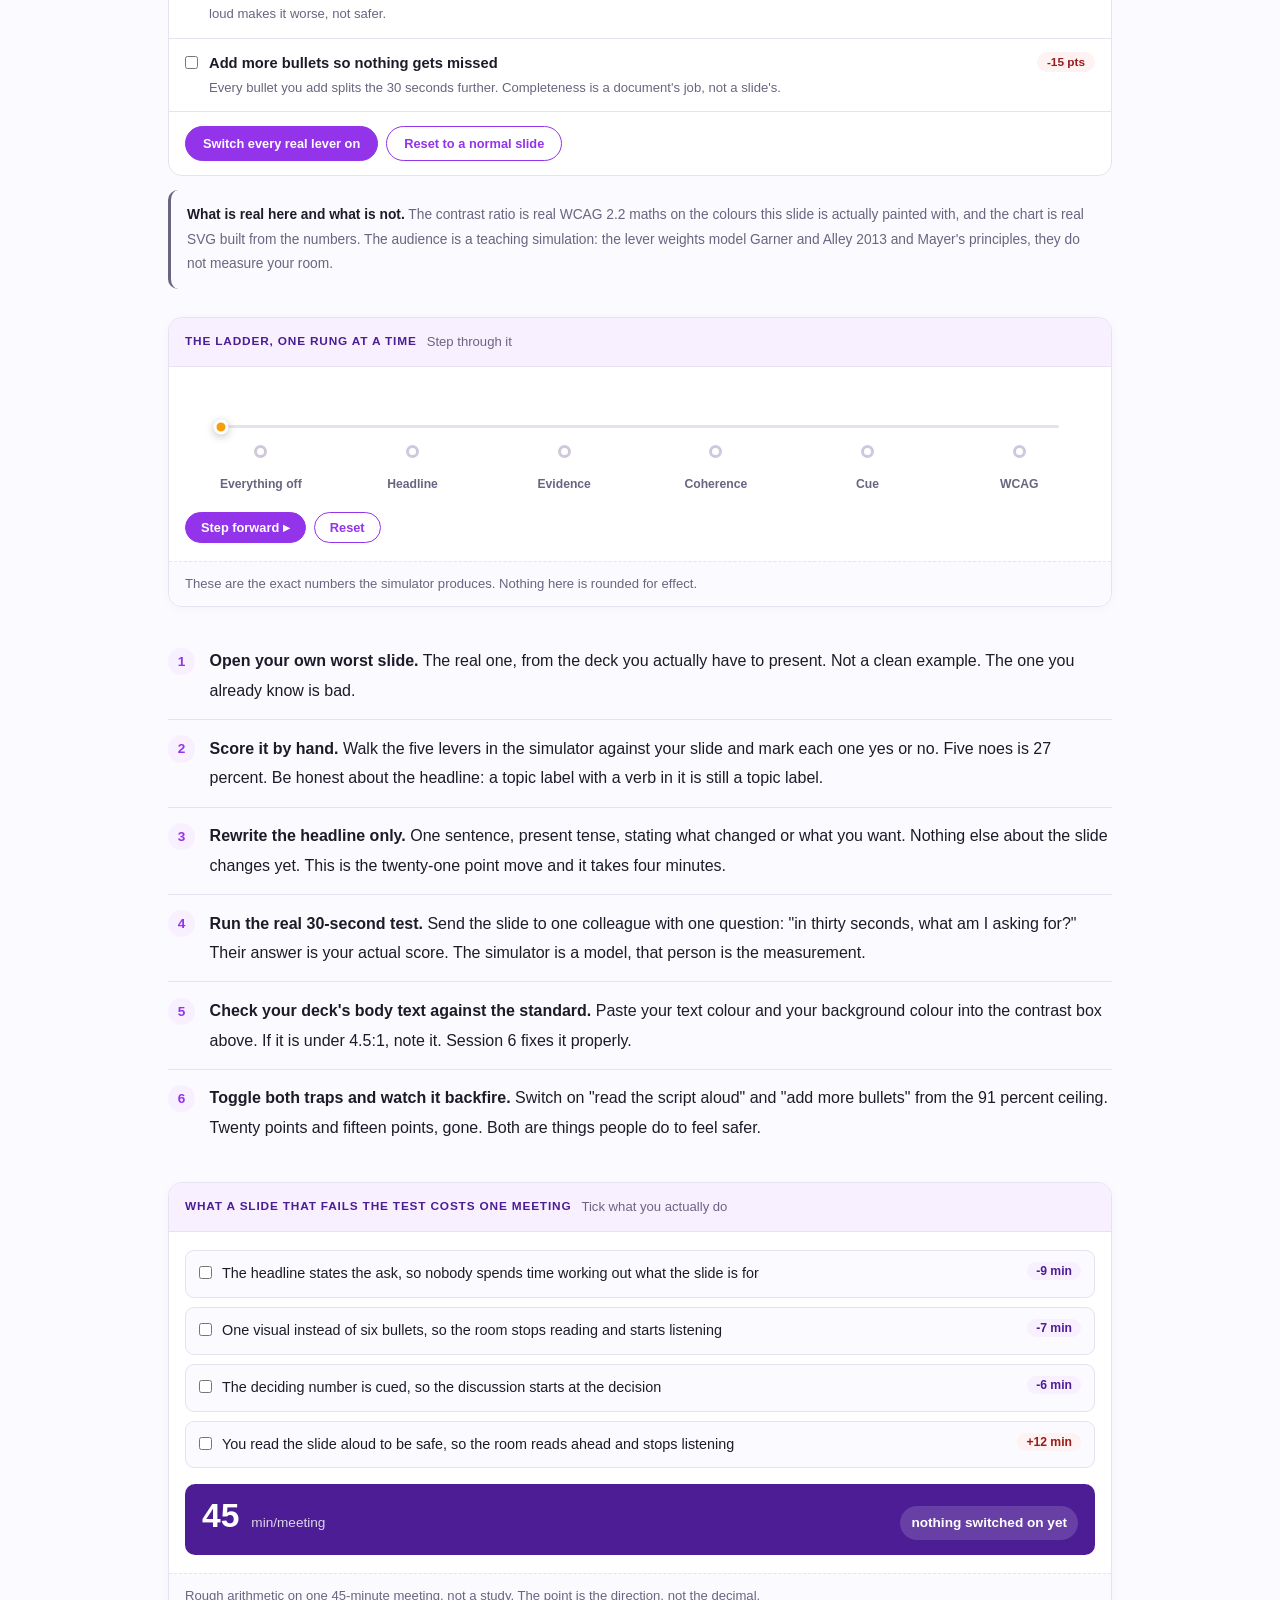
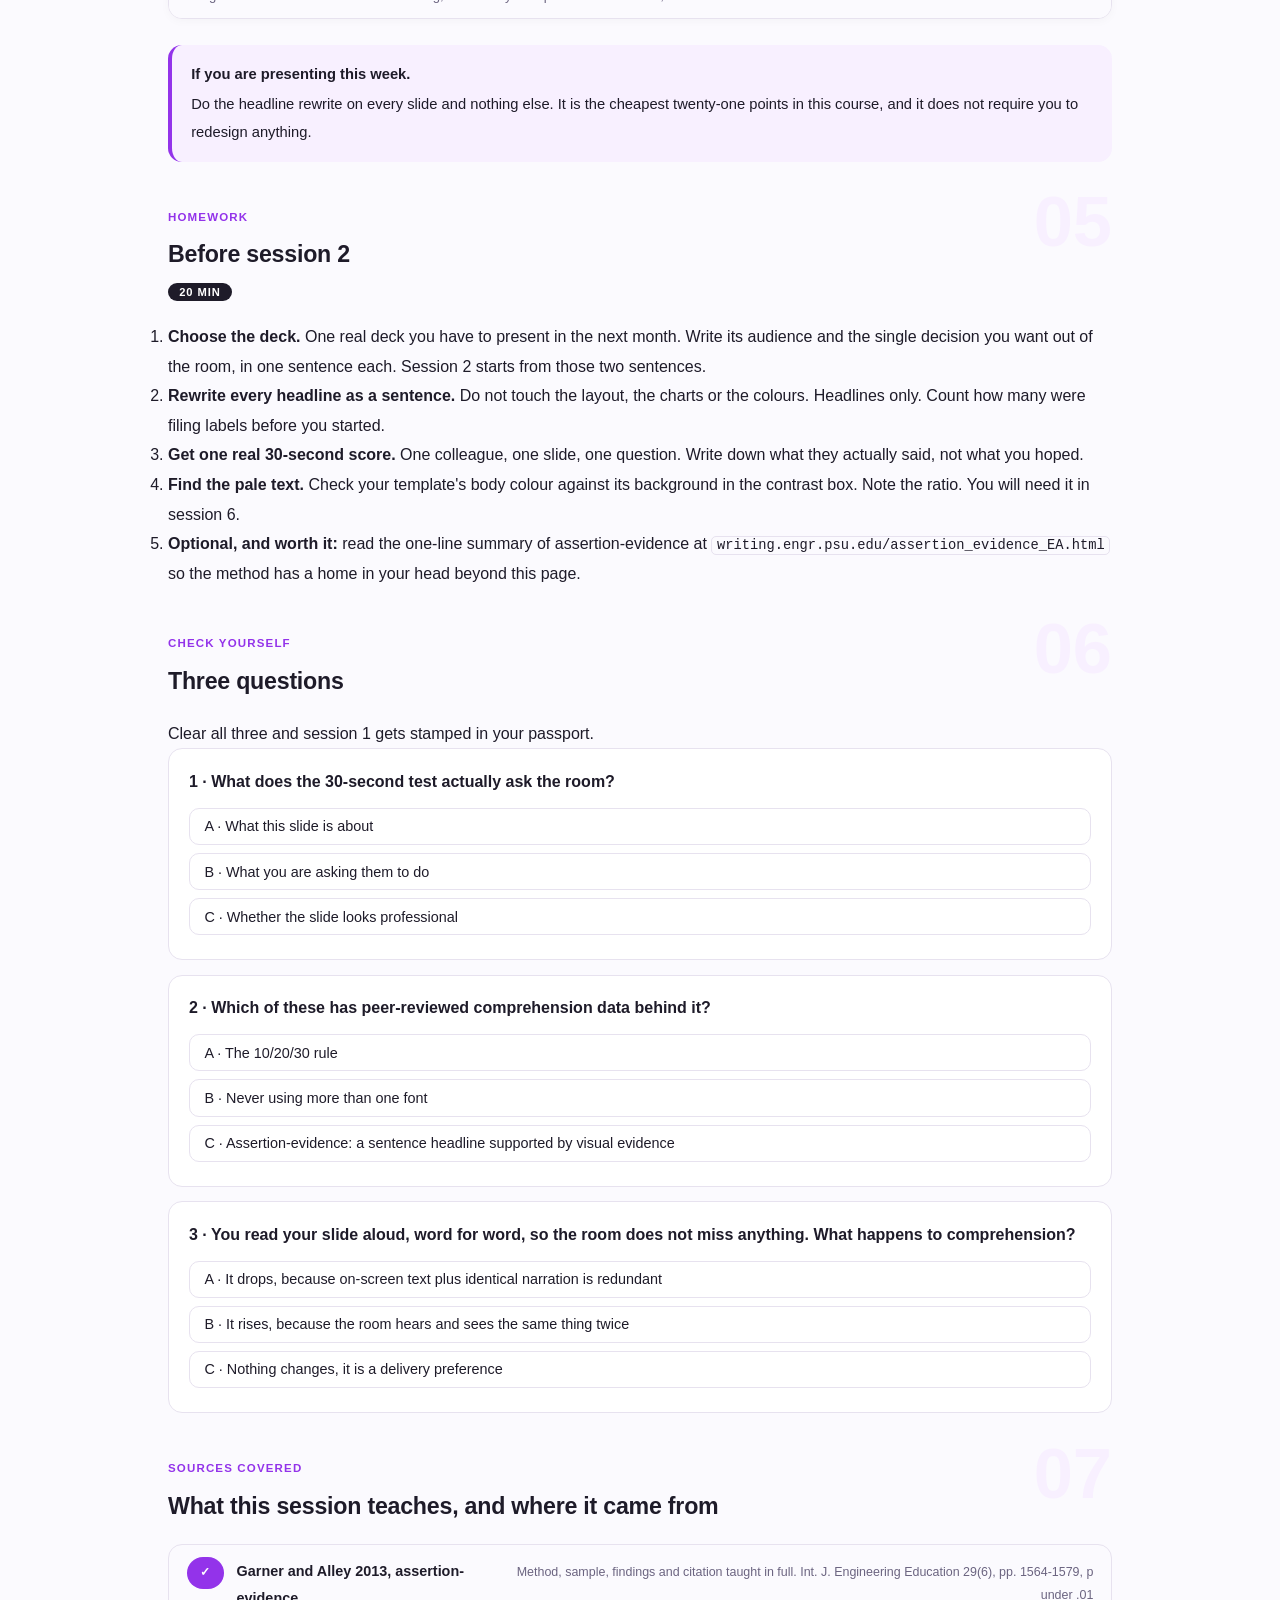
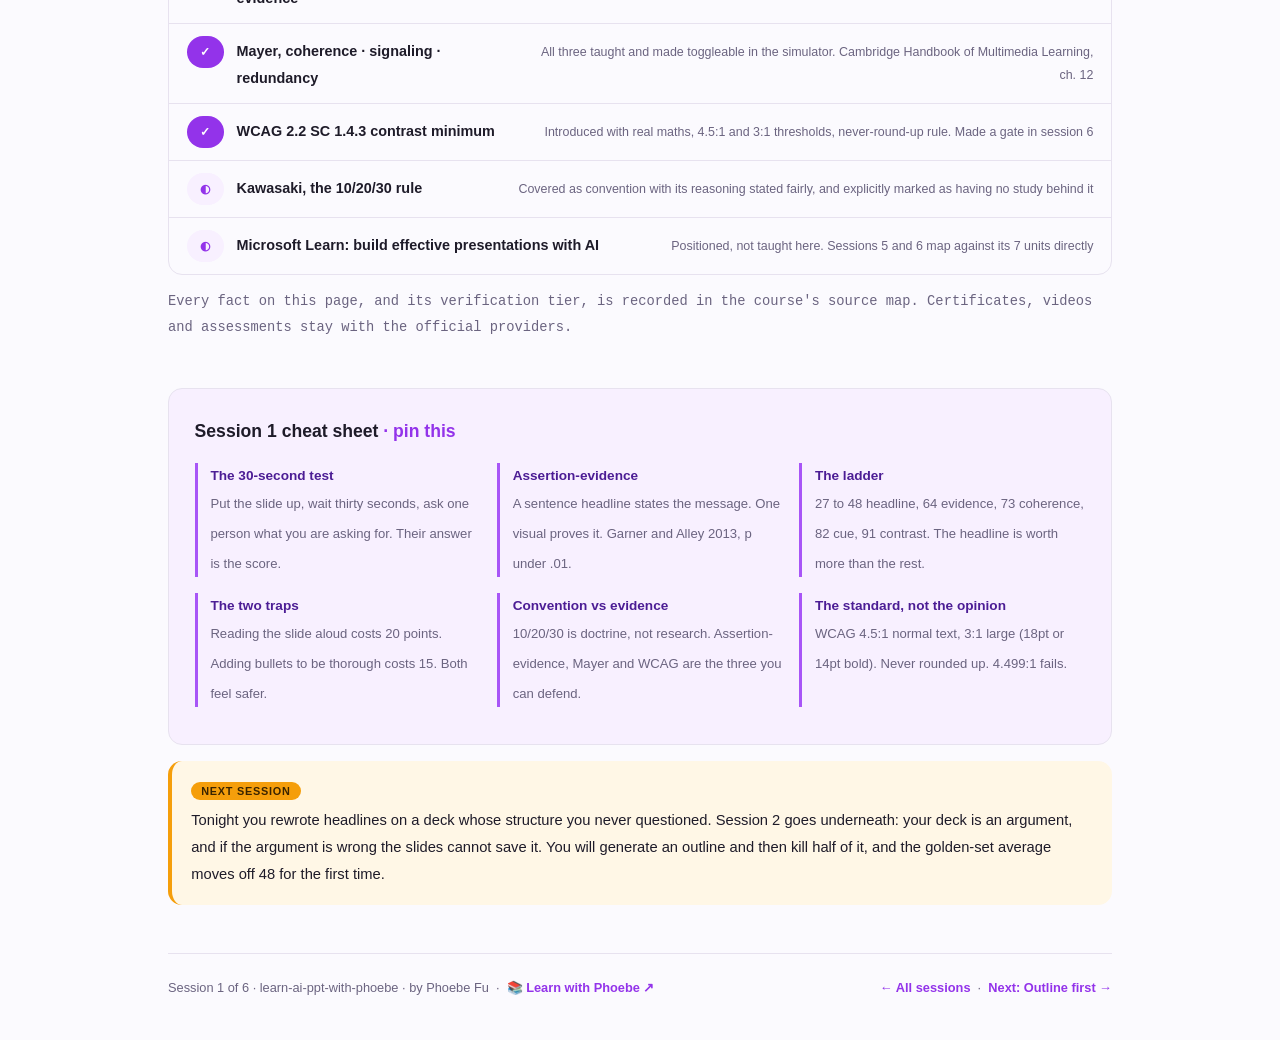
==== commit 645ea722: "Light surfaces everywhere: lightbox, cheat panel, code boxes; contrast and phone-width fixes Every d" ====
--- a/courses/01-the-30-second-test.html
+++ b/courses/01-the-30-second-test.html
@@ -19,7 +19,7 @@
 <meta name="twitter:image" content="https://phoebefu6.github.io/learn-ai-ppt-with-phoebe/assets/og-cover.png">
 <!-- social:end -->
 <title>Session 1 · The 30-second test - learn ai ppt with phoebe</title>
-<link rel="stylesheet" href="../assets/style.css?v=5">
+<link rel="stylesheet" href="../assets/style.css?v=21">
 </head>
 <body>
 
@@ -415,7 +415,7 @@
 
 </main>
 
-<script src="../assets/app.js?v=1"></script>
+<script src="../assets/app.js?v=21"></script>
 <script src="../assets/ppt-live.js?v=1"></script>
 </body>
 </html>
--- a/assets/style.css
+++ b/assets/style.css
@@ -16,8 +16,8 @@
   --amber-ink: #3A2400;
   --amber-50: #FFF7E6;
   --paper: #FBFAFE;
-  --code-bg: #17142A;
-  --code-ink: #E6E0F5;
+  --code-bg: #F8F0FF;
+  --code-ink: #1E1B29;
   --radius: 14px;
 }
 
@@ -47,7 +47,7 @@
   font-size: .75rem;
   letter-spacing: .18em;
   text-transform: uppercase;
-  opacity: .85;
+  opacity: 1;
   font-weight: 600;
 }
 .masthead h1 {
@@ -58,7 +58,7 @@
   letter-spacing: -.02em;
 }
 .masthead h1 .accent { color: inherit; }
-.masthead .sub { font-size: 1.05rem; opacity: .92; max-width: 44rem; }
+.masthead .sub { font-size: 1.05rem; opacity: 1; max-width: 44rem; }
 
 .chip-row { display: flex; flex-wrap: wrap; gap: .5rem; margin-top: 1.1rem; }
 .chip {
@@ -72,7 +72,7 @@
   white-space: nowrap;
 }
 .chip.level { background: #fff; color: var(--indigo); }
-.chip.audience { background: rgba(255,255,255,.16); color: #fff; border: 1px solid rgba(255,255,255,.35); }
+.chip.audience { background: rgba(255,255,255,.08); color: #fff; border: 1px solid rgba(255,255,255,.35); }
 .chip.time { background: var(--ink); color: #fff; font-variant-numeric: tabular-nums; }
 
 
@@ -209,7 +209,7 @@
 .pill.light { background: var(--indigo-50); color: var(--indigo); }
 .pill.inkpill { background: var(--ink); color: #fff; }
 .pill.amber, .pill.peach { background: var(--amber); color: var(--amber-ink); }
-.pill.bare { color: var(--faint); }
+.pill.bare { color: var(--muted); }
 
 /* ---------- 4D grid ---------- */
 .grid-2 { display: grid; grid-template-columns: repeat(auto-fit, minmax(15rem, 1fr)); gap: .8rem; margin: .5rem 0 1rem; }
@@ -238,10 +238,11 @@
 table.clean td:first-child { font-weight: 600; }
 
 /* ---------- prompt boxes ---------- */
-.prompt-box {
+.prompt-box{
   position: relative;
-  background: var(--code-bg);
-  color: var(--code-ink);
+  background: #F8F0FF;
+  border: 1px solid #E7E2EF;
+  color: #1E1B29;
   border-radius: var(--radius);
   padding: 1.1rem 1.2rem;
   margin: 1rem 0 1.2rem;
@@ -251,12 +252,12 @@
   white-space: pre-wrap;
   word-break: break-word;
 }
-.prompt-box .label {
+.prompt-box .label{
   position: absolute;
   top: -0.7rem;
   left: 1rem;
-  background: var(--indigo);
-  color: #fff;
+  background: #9333EA;
+  color: #FFFFFF;
   font-family: "Inter", -apple-system, sans-serif;
   font-size: .68rem;
   font-weight: 700;
@@ -267,13 +268,13 @@
 }
 .prompt-box.bad .label { background: var(--faint); color: var(--ink); }
 .prompt-box.good .label { background: var(--amber); color: var(--amber-ink); }
-.copy-btn {
+.copy-btn{
   position: absolute;
   top: .7rem;
   right: .7rem;
-  background: rgba(255,255,255,.1);
-  border: 1px solid rgba(255,255,255,.25);
-  color: #fff;
+  background: #FFFFFF;
+  border: 1px solid #E7E2EF;
+  color: #1E1B29;
   border-radius: 999px;
   padding: .25rem .8rem;
   font-size: .72rem;
@@ -282,7 +283,7 @@
   font-family: "Inter", -apple-system, sans-serif;
   transition: background .15s ease;
 }
-.copy-btn:hover { background: rgba(255,255,255,.22); }
+.copy-btn:hover { background: #E7E2EF; }
 .copy-btn.copied { background: var(--amber); border-color: var(--amber); color: var(--amber-ink); }
 
 /* ---------- demo steps ---------- */
@@ -372,11 +373,11 @@
   gap: .4rem;
 }
 
-.lightbox {
+.lightbox{
   position: fixed;
   inset: 0;
   z-index: 100;
-  background: rgba(30,27,41,.9);
+  background: rgba(251,250,254,.97);
   display: none;
   align-items: center;
   justify-content: center;
@@ -384,8 +385,10 @@
   cursor: zoom-out;
 }
 .lightbox.open { display: flex; }
-.lightbox .inner {
+.lightbox .inner{
   background: #fff;
+  border: 1px solid #E7E2EF;
+  box-shadow: 0 10px 40px rgba(30,27,41,.14);
   border-radius: var(--radius);
   padding: 2rem;
   max-width: 94vw;
@@ -393,13 +396,12 @@
   overflow: auto;
 }
 .lightbox .inner svg, .lightbox .inner img { width: min(88vw, 70rem); height: auto; }
-.lightbox .close-hint {
+.lightbox .close-hint{
   position: fixed;
   top: 1rem; right: 1.4rem;
-  color: #fff;
+  color: #1E1B29;
   font-size: .8rem;
   font-weight: 600;
-  opacity: .8;
 }
 
 /* ---------- courses covered ---------- */
@@ -418,19 +420,20 @@
 .covered-row .note { margin-left: auto; color: var(--muted); font-size: .78rem; text-align: right; }
 
 /* ---------- cheat sheet footer ---------- */
-.cheat {
-  background: var(--ink);
-  color: #fff;
+.cheat{
+  background: #F8F0FF;
+  border: 1px solid #E7E2EF;
+  color: #1E1B29;
   border-radius: var(--radius);
   padding: 1.6rem 1.6rem 1.3rem;
   margin-top: 3rem;
 }
 .cheat h3 { font-size: 1.1rem; margin-bottom: 1rem; }
-.cheat h3 span { color: var(--indigo-soft); }
+.cheat h3 span { color: #9333EA; }
 .cheat .grid-2 { gap: 1rem; }
 .cheat .cheat-item { border-left: 3px solid var(--indigo-mid); padding-left: .8rem; }
-.cheat .cheat-item b { display: block; font-size: .85rem; color: var(--indigo-soft); }
-.cheat .cheat-item span { font-size: .82rem; opacity: .85; }
+.cheat .cheat-item b { display: block; font-size: .85rem; color: #4C1D95; }
+.cheat .cheat-item span { font-size: .82rem; color: #6B6480; }
 
 footer.pagefoot {
   border-top: 1px solid var(--hairline);
@@ -525,7 +528,7 @@
   margin-top: 1.1rem;
   flex-wrap: wrap;
 }
-.journey .jlabel { font-size: .7rem; font-weight: 700; text-transform: uppercase; letter-spacing: .09em; opacity: .8; margin-right: .3rem; }
+.journey .jlabel { font-size: .7rem; font-weight: 700; text-transform: uppercase; letter-spacing: .09em; opacity: 1; margin-right: .3rem; }
 .journey a {
   width: 1.7rem; height: 1.7rem;
   border-radius: 999px;
@@ -1123,7 +1126,7 @@
   transition: all .18s ease;
 }
 .pp-stamp:hover { border-color: var(--indigo-soft); }
-.pp-stamp i { font-size: 1.3rem; font-style: normal; opacity: .35; }
+.pp-stamp i { font-size: 1.3rem; font-style: normal; opacity: 1; }
 .pp-stamp b { font: 800 0.7rem Inter, sans-serif; }
 .pp-stamp.got {
   border-style: solid; border-color: var(--indigo);
@@ -1384,3 +1387,30 @@
 }
 
 .callout.warn { background: #FEF2F2; border-left: 4px solid #B91C1C; }
+
+/* layout-patch-3: phone-width overflow (2026-10-10) */
+.sql-bar { flex-wrap: wrap; }
+@media (max-width: 480px) {
+  .covered-row { flex-wrap: wrap; }
+  .covered-row .note { margin-left: 0; text-align: left; flex-basis: 100%; }
+  details.card summary { flex-wrap: wrap; }
+  details.card summary .mini { white-space: normal; }
+  .wk, .sqlbox, .prompt-box, pre { max-width: 100%; overflow-x: auto; }
+  .mono, code, strong, .note { overflow-wrap: anywhere; }
+  select, input[type=range], label { max-width: 100%; }
+  canvas, svg, img { max-width: 100%; height: auto; }
+  .tree-kids, .tree-node-wrap, .tree-node, .rb-night, .al-row, .gd-field, .tl-row, .sl-row { max-width: 100%; overflow-x: auto; }
+  .tl-cols, .sl-cols, .bb-cols, .ev-cols, [class$="-cols"] { grid-template-columns: 1fr !important; display: grid; }
+  .tl-cols > *, .sl-cols > *, [class$="-cols"] > * { min-width: 0; max-width: 100%; }
+  .mono { white-space: normal; }
+  .er-w, .bb-lab, .tl-lev, .sl-lev { max-width: 100%; white-space: normal; }
+}
+/* contrast-patch-2b */
+.cheat a { color: var(--indigo-deep, var(--ink)); }
+.chip.audience { background: transparent; border-color: rgba(255,255,255,.55); }
+.masthead a, .masthead .sub a { color: #fff; text-decoration: underline; text-underline-offset: 2px; }
+.prompt-box b, .prompt-box strong { color: var(--indigo-deep, var(--ink)); }
+.prompt-box span, .prompt-box em, .prompt-box i { color: inherit; }
+.pp-stamp i { color: var(--ink); }
+/* contrast-patch-2c */
+.pl-slide .pl-stamp { color: var(--muted); } .pl-bullets li { color: var(--indigo-deep); }
